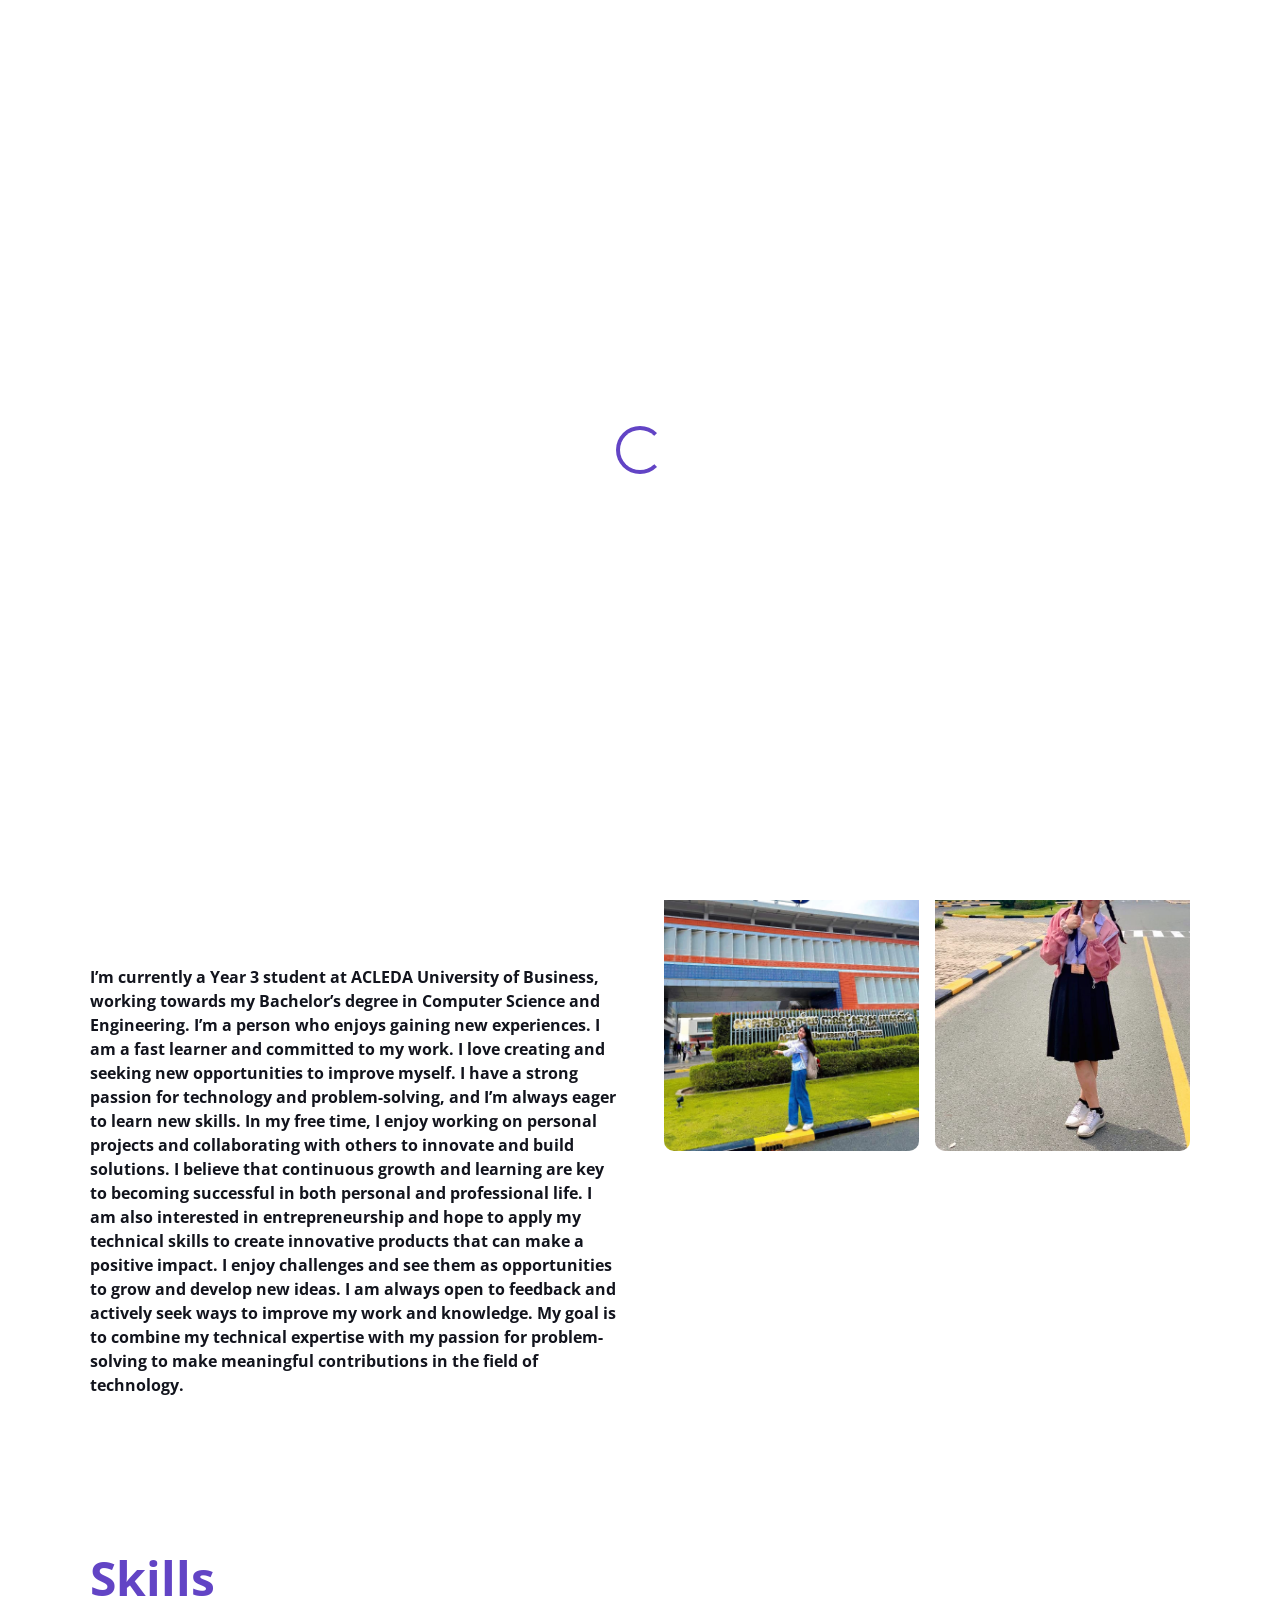
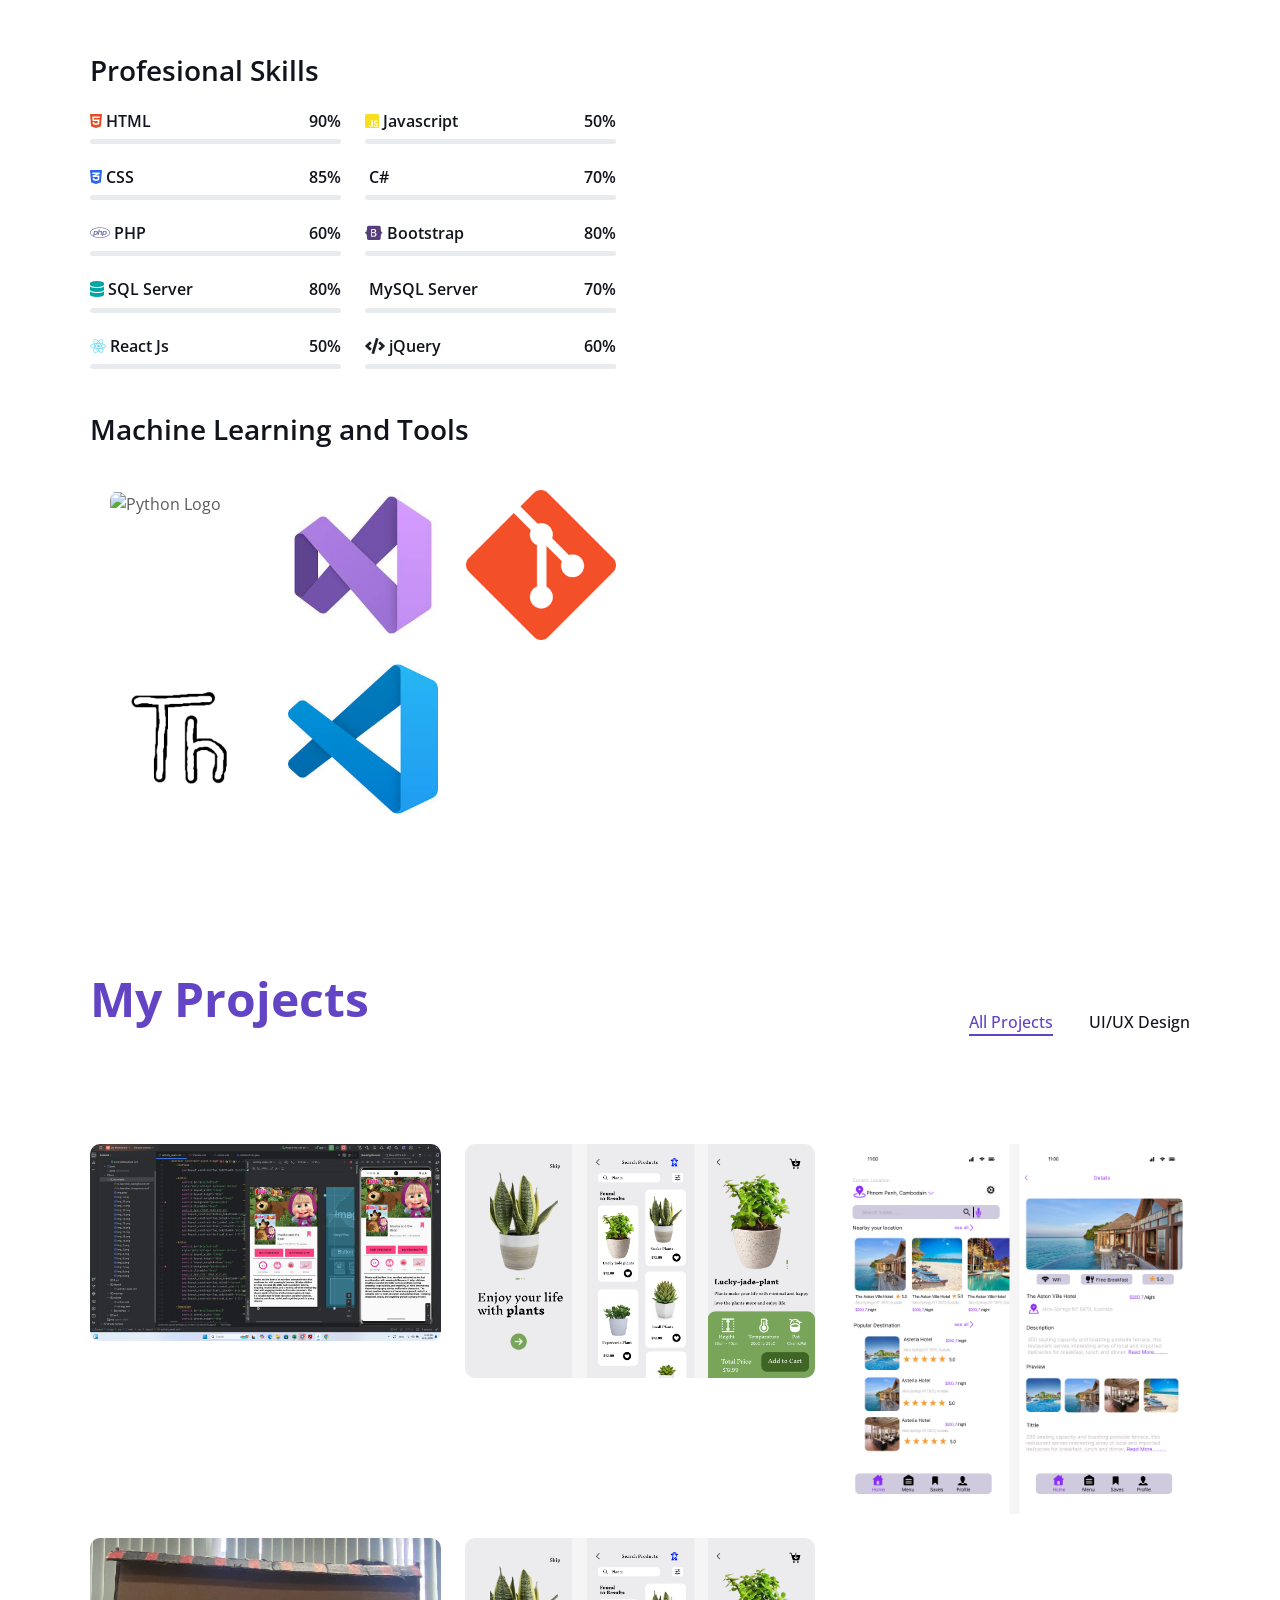
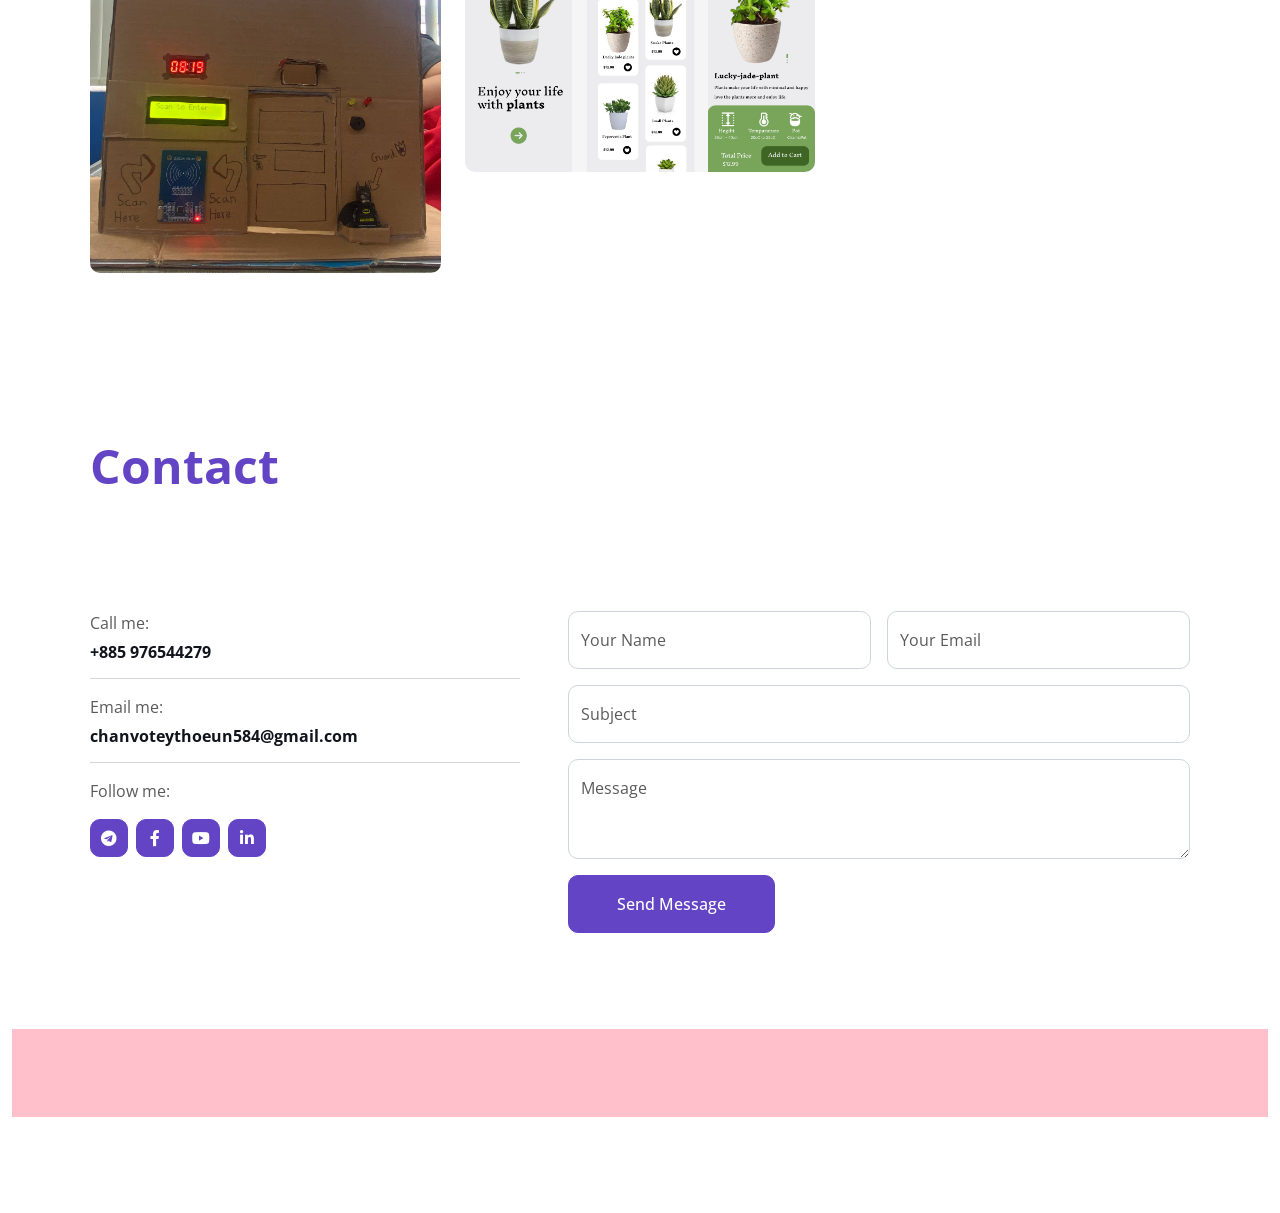
==== index.html @ cdeea9a5 "index.html" ====
<!DOCTYPE html>
<html lang="en">

<head>
    <meta charset="utf-8">
    <title>Portfolio</title>
    <meta content="width=device-width, initial-scale=1.0" name="viewport">
    <meta content="" name="keywords">
    <meta content="" name="description">

    <!-- Favicon -->
    <link href="img/favicon.ico" rel="icon">

    <!-- Google Web Fonts -->
    <link rel="preconnect" href="https://fonts.googleapis.com">
    <link rel="preconnect" href="https://fonts.gstatic.com" crossorigin>
    <link href="https://fonts.googleapis.com/css2?family=Open+Sans:wght@400;500;600;700;800&display=swap" rel="stylesheet"> 

    <!-- Icon Font Stylesheet -->
    <link href="https://cdnjs.cloudflare.com/ajax/libs/font-awesome/5.10.0/css/all.min.css" rel="stylesheet">
    <link href="https://cdn.jsdelivr.net/npm/bootstrap-icons@1.4.1/font/bootstrap-icons.css" rel="stylesheet">

    <!-- Libraries Stylesheet -->
    <link href="lib/animate/animate.min.css" rel="stylesheet">
    <link href="lib/lightbox/css/lightbox.min.css" rel="stylesheet">
    <link href="lib/owlcarousel/assets/owl.carousel.min.css" rel="stylesheet">

    <!-- Customized Bootstrap Stylesheet -->
    <link href="css/bootstrap.min.css" rel="stylesheet">

    <!-- Template Stylesheet -->
    <link href="css/style.css" rel="stylesheet">
</head>

<body data-bs-spy="scroll" data-bs-target=".navbar" data-bs-offset="51">
    <!-- Spinner Start -->
    <div id="spinner" class="show bg-white position-fixed translate-middle w-100 vh-100 top-50 start-50 d-flex align-items-center justify-content-center">
        <div class="spinner-border text-primary" style="width: 3rem; height: 3rem;" role="status">
            <span class="sr-only">Loading...</span>
        </div>
    </div>
    <!-- Spinner End -->


    <!-- Navbar Start -->
    <nav class="navbar navbar-expand-lg bg-pink navbar-light fixed-top shadow py-lg-0 px-4 px-lg-5 wow fadeIn" data-wow-delay="0.90s">
        <a href="index.html" class="navbar-brand d-block d-lg-none">
            <h1 class="text-primary fw-bold m-0">Meili</h1>
        </a>
        <button type="button" class="navbar-toggler" data-bs-toggle="collapse" data-bs-target="#navbarCollapse">
            <span class="navbar-toggler-icon"></span>
        </button>
        <div class="collapse navbar-collapse justify-content-between py-4 py-lg-0" id="navbarCollapse">
            <div class="navbar-nav ms-auto py-0">
                <a href="#home" class="nav-item nav-link active">Home</a>
                <a href="#about" class="nav-item nav-link">About</a>
                <a href="#skill" class="nav-item nav-link">Skills</a>
            </div>
            <div class="navbar-nav me-auto py-0">
                <a href="#project" class="nav-item nav-link">Projects</a>
                <a href="#contact" class="nav-item nav-link">Contact</a>
              
                
            </div>
        </div>
    </nav>
    <!-- Navbar End -->


    <!-- Header Start -->
    <div class="container-fluid bg-light my-6 mt-0" id="home">
        <div class="container">
            <div class="row g-5 align-items-center">
                <div class="col-lg-6 py-6 pb-0 pt-lg-0">
                    <h3 class="text-black mb-3">Hello! I`m</h3>
                    <h1 class="display-3 mb-3">Thoeun Chanvotey</h1>
                    <h3 class="typed-text-output d-inline"></h3>
                    <div class="typed-text d-none">Web Designer, Web Developer, Front-End Developer, Back-End Developer, UX/UI Design, Technical Support</div>
                    <div class="d-flex align-items-center pt-5">
                        <a href="#contact" class="btn btn-primary py-3 px-4 me-5">Contact</a>
                        
                    </div>
                </div>
                <div class="col-lg-6">
                    <img class="img-fluid" src="img/Profile.jpg" alt="" width="500px" height="200px">
                </div>
            </div>
        </div>
    </div>
    <!-- Header End -->


    <!-- Video Modal Start 
    <div class="modal modal-video fade" id="videoModal" tabindex="-1" aria-labelledby="exampleModalLabel" aria-hidden="true">
        <div class="modal-dialog">
            <div class="modal-content rounded-0">
                <div class="modal-header">
                    <h3 class="modal-title" id="exampleModalLabel">Youtube Video</h3>
                    <button type="button" class="btn-close" data-bs-dismiss="modal" aria-label="Close"></button>
                </div>
                <div class="modal-body">
                    16:9 aspect ratio 
                    <div class="ratio ratio-16x9">
                        <iframe class="embed-responsive-item" src="" id="video" allowfullscreen allowscriptaccess="always"
                            allow="autoplay"></iframe>
                    </div>
                </div>
            </div>
        </div>
    </div>
    Video Modal End -->


    <!-- About Start -->
    <div class="container-xxl py-6" id="about">
        <div class="container">
            <div class="row g-5">
                <div class="col-lg-6 wow fadeInUp" data-wow-delay="0.1s">
                    <div class="d-flex align-items-center mb-5">
                        <h1 class="display-5 mb-5">About Me</h1>
                    </div>
                    <p class="mb">
                        I’m currently a Year 3 student at ACLEDA University of Business, working towards my Bachelor’s degree in Computer Science and Engineering. 
                        I’m a person who enjoys gaining new experiences. I am a fast learner and committed to my work. I love creating and seeking new opportunities to improve myself. 
                        I have a strong passion for technology and problem-solving, and I’m always eager to learn new skills. 
                        In my free time, I enjoy working on personal projects and collaborating with others to innovate and build solutions. 
                        I believe that continuous growth and learning are key to becoming successful in both personal and professional life.
                        I am also interested in entrepreneurship and hope to apply my technical skills to create innovative products that can make a positive impact. 
                        I enjoy challenges and see them as opportunities to grow and develop new ideas. 
                        I am always open to feedback and actively seek ways to improve my work and knowledge.
                        My goal is to combine my technical expertise with my passion for problem-solving to make meaningful contributions in the field of technology.
                    </p>
                    
                    
                    
                </div>
                <div class="col-lg-6 wow fadeInUp" data-wow-delay="0.5s">
                    <div class="row g-3 mb-4">
                        <div class="col-sm-6">
                            <img class="img-fluid rounded" src="img/about.jpg" alt="" >
                        </div>
                        <div class="col-sm-6">
                            <img class="img-fluid rounded" src="img/about 6.jpg" alt="">
                        </div>
                    </div>
                    
            </div>
        </div>
    </div>
    <!-- About End -->


    <!-- Expertise Start -->
    <div class="container-xxl py-6 pb-5" id="skill">
        <div class="container">
            <div class="row g-5">
                <div class="col-lg-6 wow fadeInUp" data-wow-delay="0.1s">
                    <h1 class="display-5 mb-5">Skills</h1>
                    <h3 class="mb-4">Profesional Skills</h3>
                    <div class="row align-items-center">
                        <div class="col-md-6">
                            <div class="skill mb-4">
                                <div class="d-flex justify-content-between">
                                    <h6 class="font-weight-bold">
                                        <i class="fab fa-html5" style="color: #e44d26;"></i> HTML
                                    </h6>
                                    <h6 class="font-weight-bold">90%</h6>
                                </div>
                                <div class="progress">
                                    <div class="progress-bar bg-primary" role="progressbar" aria-valuenow="95" aria-valuemin="0" aria-valuemax="100"></div>
                                </div>
                            </div>
                            <div class="skill mb-4">
                                <div class="d-flex justify-content-between">
                                    <h6 class="font-weight-bold">
                                        <i class="fab fa-css3-alt" style="color: #2965f1;"></i> CSS
                                    </h6>
                                    <h6 class="font-weight-bold">85%</h6>
                                </div>
                                <div class="progress">
                                    <div class="progress-bar bg-warning" role="progressbar" aria-valuenow="85" aria-valuemin="0" aria-valuemax="100"></div>
                                </div>
                            </div>
                            <div class="skill mb-4">
                                <div class="d-flex justify-content-between">
                                    <h6 class="font-weight-bold">
                                        <i class="fab fa-php" style="color: #777bb3;"></i> PHP
                                    </h6>
                                    <h6 class="font-weight-bold">60%</h6>
                                </div>
                                <div class="progress">
                                    <div class="progress-bar bg-danger" role="progressbar" aria-valuenow="90" aria-valuemin="0" aria-valuemax="100"></div>
                                </div>
                            </div>
                            <div class="skill mb-4">
                                <div class="d-flex justify-content-between">
                                    <h6 class="font-weight-bold">
                                        <i class="fas fa-database" style="color: #00a6a6;"></i> SQL Server
                                    </h6>
                                    <h6 class="font-weight-bold">80%</h6>
                                </div>
                                <div class="progress">
                                    <div class="progress-bar bg-dark" role="progressbar" aria-valuenow="95" aria-valuemin="0" aria-valuemax="100"></div>
                                </div>
                            </div>
                            <div class="skill mb-4">
                                <div class="d-flex justify-content-between">
                                    <h6 class="font-weight-bold">
                                        <i class="fab fa-react" style="color: #61dafb;"></i> React Js
                                    </h6>
                                    <h6 class="font-weight-bold">50%</h6>
                                </div>
                                <div class="progress">
                                    <div class="progress-bar" role="progressbar" aria-valuenow="85" aria-valuemin="0" aria-valuemax="100" style="background-color: yellow;"></div>
                                </div>   
                            </div>
                        </div>
                        <div class="col-md-6">
                            <div class="skill mb-4">
                                <div class="d-flex justify-content-between">
                                    <h6 class="font-weight-bold">
                                        <i class="fab fa-js-square" style="color: #f7df1e;"></i> Javascript
                                    </h6>
                                    <h6 class="font-weight-bold">50%</h6>
                                </div>
                                <div class="progress">
                                    <div class="progress-bar bg-danger" role="progressbar" aria-valuenow="90" aria-valuemin="0" aria-valuemax="100"></div>
                                </div>
                            </div>
                            <div class="skill mb-4">
                                <div class="d-flex justify-content-between">
                                    <h6 class="font-weight-bold">
                                        <i class="fab fa-csharp" style="color: #9b4dca;"></i> C#
                                    </h6>
                                    <h6 class="font-weight-bold">70%</h6>
                                </div>
                                <div class="progress">
                                    <div class="progress-bar bg-dark" role="progressbar" aria-valuenow="95" aria-valuemin="0" aria-valuemax="100"></div>
                                </div>
                            </div>
                            <div class="skill mb-4">
                                <div class="d-flex justify-content-between">
                                    <h6 class="font-weight-bold">
                                        <i class="fab fa-bootstrap" style="color: #563d7c;"></i> Bootstrap
                                    </h6>
                                    <h6 class="font-weight-bold">80%</h6>
                                </div>
                                <div class="progress">
                                    <div class="progress-bar bg-info" role="progressbar" aria-valuenow="85" aria-valuemin="0" aria-valuemax="100"></div>
                                </div>
                            </div>
                            <div class="skill mb-4">
                                <div class="d-flex justify-content-between">
                                    <h6 class="font-weight-bold">
                                        <i class="fab fa-mysql" style="color: #4479a1;"></i> MySQL Server
                                    </h6>
                                    <h6 class="font-weight-bold">70%</h6>
                                </div>
                                <div class="progress">
                                    <div class="progress-bar bg-pink" role="progressbar" aria-valuenow="85" aria-valuemin="0" aria-valuemax="100"></div>
                                </div>   
                            </div>
                            <div class="skill mb-4">
                                <div class="d-flex justify-content-between">
                                    <h6 class="font-weight-bold">
                                        <i class="fas fa-code" style="color: #1c1e22;"></i> jQuery
                                    </h6>
                                    <h6 class="font-weight-bold">60%</h6>
                                </div>
                                <div class="progress">
                                    <div class="progress-bar bg-blue" role="progressbar" aria-valuenow="85" aria-valuemin="0" aria-valuemax="100"></div>
                                </div>   
                            </div>
                        </div>
                    </div>
                </div>               
                             
                
              
          
            </div>
            <div class="col-lg-6 wow fadeInUp" data-wow-delay="0.1s">
                <h3 class="mb-4">Machine Learning and Tools</h3>
                <div class="container">
                    <div class="row g-4 portfolio-container wow fadeInUp" data-wow-delay="0.1s">
                        <div class="col-lg-4 col-md-6 portfolio-item first">
                            <div class="portfolio-img rounded overflow-hidden">
                                <img class="img-fluid" src="https://upload.wikimedia.org/wikipedia/commons/c/c3/Python-logo-notext.svg" alt="Python Logo" width="150">
                                <div class="portfolio-btn">
                                    <h5>Python</h5>
                                </div>
                            </div>
                        </div>
                        <div class="col-lg-4 col-md-6 portfolio-item second">
                            <div class="portfolio-img rounded overflow-hidden">
                                <img class="img-fluid" src="img/icon3.jpg" alt="Visual Studio Logo" width="150">
                                <div class="portfolio-btn">
                                    <h5>Visual Studio </h5>
                                </div>
                            </div>
                        </div>
                        <div class="col-lg-4 col-md-6 portfolio-item second">
                            <div class="portfolio-img rounded overflow-hidden">
                                <img class="img-fluid" src="img/icon4.png" alt="Git Logo" width="150">
                                <div class="portfolio-btn">
                                    <h5>Git</h5>
                                </div>
                            </div>
                        </div>
                        <div class="col-lg-4 col-md-6 portfolio-item second">
                            <div class="portfolio-img rounded overflow-hidden">
                                <img class="img-fluid" src="img/icon1.png" alt="Thonny Logo" width="150">
                                <div class="portfolio-btn">
                                    <h5>Thonny IDE</h5>
                                </div>
                            </div>
                        </div>
                        <div class="col-lg-4 col-md-6 portfolio-item second">
                            <div class="portfolio-img rounded overflow-hidden">
                                <img class="img-fluid" src="img/icon.jpg" alt="Vs Code Logo" width="150">
                                <div class="portfolio-btn">
                                    <h5>Vs Code</h5>
                                </div>
                            </div>
                        </div>
                    </div>
                    
                </div>
                
            </div>   
        </div>
        
    </div>
    <!-- Expertise End -->

    <!-- Projects Start -->
    <div class="container-xxl py-6 pt-5" id="project">
        <div class="container">
            <div class="row g-5 mb-5 align-items-center wow fadeInUp" data-wow-delay="0.1s">
                <div class="col-lg-6">
                    <h1 class="display-5 mb-5">My Projects</h1>
                </div>
                <div class="col-lg-6 text-lg-end">
                    <ul class="list-inline mx-n3 mb-0" id="portfolio-flters">
                        <li class="mx-3 active" data-filter="*">All Projects</li>
                        <li class="mx-3" data-filter=".first">UI/UX Design</li>
                    </ul>
                </div>
            </div>
            <div class="row g-4 portfolio-container wow fadeInUp" data-wow-delay="0.1s">
                <div class="col-lg-4 col-md-6 portfolio-item first">
                    <div class="portfolio-img rounded overflow-hidden">
                        <img class="img-fluid" src="img/pic6.jpg" alt="" >
                        <div class="portfolio-btn">
                            <a class="btn btn-lg-square btn-outline-secondary border-2 mx-1" href="img/pic6.jpg" data-lightbox="portfolio"><i class="fa fa-eye"></i></a>
                            <a class="btn btn-lg-square btn-outline-secondary border-2 mx-1" href=""><i class="fa fa-link"></i></a>
                        </div>
                    </div>
                </div>
                <div class="col-lg-4 col-md-6 portfolio-item second">
                    <div class="portfolio-img rounded overflow-hidden">
                        <img class="img-fluid" src="img/plants.png" alt="" >
                        <div class="portfolio-btn">
                            <a class="btn btn-lg-square btn-outline-secondary border-2 mx-1" href="img/plants.png"data-lightbox="portfolio"><i class="fa fa-eye"></i></a>
                            <a class="btn btn-lg-square btn-outline-secondary border-2 mx-1" href=""><i class="fa fa-link"></i></a>
                        </div>
                    </div>
                </div>
                <div class="col-lg-4 col-md-6 portfolio-item first">
                    <div class="portfolio-img rounded overflow-hidden">
                        <img class="img-fluid" src="img/Hotel.png">
                        <div class="portfolio-btn">
                            <a class="btn btn-lg-square btn-outline-secondary border-2 mx-1" href="img/Hotel.png" data-lightbox="portfolio"><i class="fa fa-eye"></i></a>
                            <a class="btn btn-lg-square btn-outline-secondary border-2 mx-1" href=""><i class="fa fa-link"></i></a>
                        </div>
                    </div>
                </div>
                <div class="col-lg-4 col-md-6 portfolio-item second">
                    <div class="portfolio-img rounded overflow-hidden">
                        <img class="img-fluid" src="img/pic1.jpg" alt="">
                        <div class="portfolio-btn">
                            <a class="btn btn-lg-square btn-outline-secondary border-2 mx-1" href="img/pic1.jpg" data-lightbox="portfolio"><i class="fa fa-eye"></i></a>
                            <a class="btn btn-lg-square btn-outline-secondary border-2 mx-1" href=""><i class="fa fa-link"></i></a>
                        </div>
                    </div>
                </div>
                <div class="col-lg-4 col-md-6 portfolio-item first">
                    <div class="portfolio-img rounded overflow-hidden">
                        <img class="img-fluid" src="img/plants.png" alt="" height="1000px">
                        <div class="portfolio-btn">
                            <a class="btn btn-lg-square btn-outline-secondary border-2 mx-1" href="img/plants.png" data-lightbox="portfolio"><i class="fa fa-eye"></i></a>
                            <a class="btn btn-lg-square btn-outline-secondary border-2 mx-1" href=""><i class="fa fa-link"></i></a>
                        </div>
                    </div>
                </div>
            </div>
        </div>
    </div>
            
    <!-- Projects End -->



    


    <!-- Contact Start -->
    <div class="container-xxl pb-5" id="contact">
        <div class="container py-5">
            <div class="row g-5 mb-5 wow fadeInUp" data-wow-delay="0.1s">
                <div class="col-lg-6">
                    <h1 class="display-5 mb-5">Contact</h1>
                </div>
               
            </div>
            <div class="row g-5">
                <div class="col-lg-5 col-md-6 wow fadeInUp" data-wow-delay="0.1s">
                    <p class="mb-2">Call me:</p>
                    <h6 class="fw-bold">+885 976544279</h6>
                    <hr class="w-100">
                    <p class="mb-2">Email me:</p>
                    <h6 class="fw-bold">chanvoteythoeun584@gmail.com</h6>
                    <hr class="w-100">
                    <p class="mb-2">Follow me:</p>
                    <div class="d-flex pt-2">
                        <a class="btn btn-square btn-primary me-2" href="https://t.me/chanvoteythoeun"><i class="fab fa-telegram"></i></a>
                        <a class="btn btn-square btn-primary me-2" href="https://www.facebook.com/profile.php?id=100089222071546&mibextid=ZbWKwL"><i class="fab fa-facebook-f"></i></a>
                        <a class="btn btn-square btn-primary me-2" href="https://www.youtube.com/@ThoeunChanvotey"><i class="fab fa-youtube"></i></a>
                        <a class="btn btn-square btn-primary me-2" href="https://www.linkedin.com/in/thoeun-chanvotey-61b454319?utm_source=share&utm_campaign=share_via&utm_content=profile&utm_medium=android_app"><i class="fab fa-linkedin-in"></i></a>
                    </div>
                </div>
                <div class="col-lg-7 col-md-6 wow fadeInUp" data-wow-delay="0.5s">
                   
                    <form>
                        <div class="row g-3">
                            <div class="col-md-6">
                                <div class="form-floating">
                                    <input type="text" class="form-control" id="name" placeholder="Your Name">
                                    <label for="name">Your Name</label>
                                </div>
                            </div>
                            <div class="col-md-6">
                                <div class="form-floating">
                                    <input type="email" class="form-control" id="email" placeholder="Your Email">
                                    <label for="email">Your Email</label>
                                </div>
                            </div>
                            <div class="col-12">
                                <div class="form-floating">
                                    <input type="text" class="form-control" id="subject" placeholder="Subject">
                                    <label for="subject">Subject</label>
                                </div>
                            </div>
                            <div class="col-12">
                                <div class="form-floating">
                                    <textarea class="form-control" placeholder="Leave a message here" id="message" style="height: 100px"></textarea>
                                    <label for="message">Message</label>
                                </div>
                            </div>
                            <div class="col-12">
                                <button class="btn btn-primary py-3 px-5" type="submit">Send Message</button>
                            </div>
                        </div>
                    </form>
                </div>
            </div>
        </div>
    </div>
    <!-- Contact End -->


    

    <!-- Copyright Start -->
    <div class="container-fluid bg-pink text-white py-4">
            <div class="container">
                <div class="row">
                    
                    <div class="col-md-6 text-center text-md-end">
                        <!--/*** This template is free as long as you keep the footer author’s credit link/attribution link/backlink. If you'd like to use the template without the footer author’s credit link/attribution link/backlink, you can purchase the Credit Removal License from "https://htmlcodex.com/credit-removal". Thank you for your support. ***/-->
                    
                    </div>
                </div>
            </div>
        </div>
    </div>
    <!-- Copyright End -->


    <!-- Back to Top -->
    <a href="#" class="btn btn-lg btn-primary btn-lg-square back-to-top"><i class="bi bi-arrow-up"></i></a>


    <!-- JavaScript Libraries -->
    <script src="https://code.jquery.com/jquery-3.4.1.min.js"></script>
    <script src="https://cdn.jsdelivr.net/npm/bootstrap@5.0.0/dist/js/bootstrap.bundle.min.js"></script>
    <script src="lib/wow/wow.min.js"></script>
    <script src="lib/easing/easing.min.js"></script>
    <script src="lib/waypoints/waypoints.min.js"></script>
    <script src="lib/typed/typed.min.js"></script>
    <script src="lib/counterup/counterup.min.js"></script>
    <script src="lib/owlcarousel/owl.carousel.min.js"></script>
    <script src="lib/isotope/isotope.pkgd.min.js"></script>
    <script src="lib/lightbox/js/lightbox.min.js"></script>

    <!-- Template Javascript -->
    <script src="js/main.js"></script>
</body>

</html>
---- css/style.css ----
/********** Template CSS **********/
:root {
    --primary: #6244C5;
    --secondary: pink;
    --light: #FAFAFB;
    --dark: #12141D;
}
.display-3 {
    color: var(--primary); /* Set color to a shade of blue */
  }
.mb {
    color: var(--dark); /* Apply a blue color */
    font-weight: bold; 
  }
.typed-text-output {
    color: var(--primary); /* Set text color to red */
  }
.display-5.mb-5{
    color: var(--primary);
  }
.back-to-top {
    position: fixed;
    display: none;
    right: 45px;
    bottom: 45px;
    z-index: 99;
}

.my-6 {
    margin-top: 6rem;
    margin-bottom: 6rem;
}

.py-6 {
    padding-top: 6rem;
    padding-bottom: 6rem;
}


/*** Spinner ***/
#spinner {
    opacity: 0;
    visibility: hidden;
    transition: opacity .5s ease-out, visibility 0s linear .5s;
    z-index: 99999;
}

#spinner.show {
    transition: opacity .5s ease-out, visibility 0s linear 0s;
    visibility: visible;
    opacity: 1;
}


/*** Button ***/
.btn {
    font-weight: 500;
    transition: .5s;
}

.btn.btn-primary,
.btn.btn-secondary {
    color: #FFFFFF;
}

.btn-square {
    width: 38px;
    height: 38px;
}

.btn-sm-square {
    width: 32px;
    height: 32px;
}

.btn-lg-square {
    width: 48px;
    height: 48px;
}

.btn-square,
.btn-sm-square,
.btn-lg-square {
    padding: 0;
    display: flex;
    align-items: center;
    justify-content: center;
    font-weight: normal;
}


/*** Navbar ***/
.navbar.fixed-top {
    display: none;
    transition: .5s;
}

.navbar .navbar-nav .nav-link {
    padding: 20px 15px;
    color: var(--dark);
    font-size: 18px;
    font-weight: 600;
    outline: none;
}

.navbar .navbar-nav .nav-link:hover,
.navbar .navbar-nav .nav-link.active {
    color: var(--primary);
}

@media (max-width: 991.98px) {
    .navbar .navbar-nav .nav-link  {
        padding: 10px 0;
    }
}


/*** Header 
#home {
    margin-bottom: 6rem;
    background: url(../img/bg-header.png) left top no-repeat;
}
***/
.typed-cursor {
    font-size: 30px;
    color: var(--primary);


}

.btn-play {
    position: relative;
    display: block;
    box-sizing: content-box;
    width: 16px;
    height: 26px;
    border-radius: 100%;
    border: none;
    outline: none !important;
    padding: 18px 20px 20px 28px;
    background: var(--primary);
}

.btn-play:before {
    content: "";
    position: absolute;
    z-index: 0;
    left: 50%;
    top: 50%;
    transform: translateX(-50%) translateY(-50%);
    display: block;
    width: 60px;
    height: 60px;
    background: var(--primary);
    border-radius: 100%;
    animation: pulse-border 1500ms ease-out infinite;
}

.btn-play:after {
    content: "";
    position: absolute;
    z-index: 1;
    left: 50%;
    top: 50%;
    transform: translateX(-50%) translateY(-50%);
    display: block;
    width: 60px;
    height: 60px;
    background: #FFFFFF;
    border-radius: 100%;
    transition: all 200ms;
}

.btn-play span {
    display: block;
    position: relative;
    z-index: 3;
    width: 0;
    height: 0;
    left: -1px;
    border-left: 16px solid var(--primary);
    border-top: 11px solid transparent;
    border-bottom: 11px solid transparent;
}
.bg-pink {
    background-color: pink !important;
}

@keyframes pulse-border {
    0% {
        transform: translateX(-50%) translateY(-50%) translateZ(0) scale(1);
        opacity: 1;
    }

    100% {
        transform: translateX(-50%) translateY(-50%) translateZ(0) scale(2);
        opacity: 0;
    }
}

.modal-video .modal-dialog {
    position: relative;
    max-width: 800px;
    margin: 60px auto 0 auto;
}

.modal-video .modal-body {
    position: relative;
    padding: 0px;
}

.modal-video .close {
    position: absolute;
    width: 30px;
    height: 30px;
    right: 0px;
    top: -30px;
    z-index: 999;
    font-size: 30px;
    font-weight: normal;
    color: #FFFFFF;
    background: #000000;
    opacity: 1;
}


/*** About ***/
#about .years .display-1 {
    font-size: 10rem;
    line-height: 9rem;
}

#about .years h5 {
    letter-spacing: 30px;
    margin-right: -30px;
}


/*** Skills ***/
#skill .progress {
    height: 5px;
    border-radius: 5px;
}

#skill .progress .progress-bar {
    width: 0px;
    border-radius: 5px;
    transition: 3s;
}

#skill .nav-pills .nav-link {
    color: var(--dark);
}

#skill .nav-pills .nav-link.active {
    color: #FFFFFF;
}

#skill .tab-content hr {
    width: 30px;
}

.skill-icon-html { color: #e44d26; }
.skill-icon-css { color: #2965f1; }
.skill-icon-php { color: #777bb3; }
.skill-icon-sql { color: #00a6a6; }
.skill-icon-react { color: #61dafb; }
.skill-icon-js { color: #f7df1e; }
.skill-icon-csharp { color: #9b4dca; }
.skill-icon-bootstrap { color: #563d7c; }
.skill-icon-mysql { color: #4479a1; }
.skill-icon-jquery { color: #1c1e22; }

/* General container style */
.container {
    display: flex;
    flex-direction: column;
    gap: 20px;
    padding: 20px;
}

/* Style for each section */
.section {
    background-color: #f5f5f5;
    padding: 15px;
    border-radius: 10px;
    box-shadow: 0 4px 6px rgba(0, 0, 0, 0.1);
    text-align: center;
}

/* Title styling */
.title {
    font-size: 1.5rem;
    font-weight: bold;
    color: #333;
    margin-bottom: 10px;
}

/* Icon styling */
.icon {
    font-size: 3rem; /* Adjust the size of the icons */
    margin-bottom: 10px;
}

/* Tools text styling */
.tools {
    font-size: 1.2rem;
    color: #555;
    font-weight: 500;
}

/* Add a hover effect for sections */
.section:hover {
    background-color: #e0e0e0;
    box-shadow: 0 6px 8px rgba(0, 0, 0, 0.15);
}

/* Responsive design: Adjust layout for smaller screens */
@media (max-width: 768px) {
    .container {
        padding: 10px;
    }

    .section {
        padding: 12px;
    }

    .title {
        font-size: 1.25rem;
    }

    .icon {
        font-size: 2.5rem;
    }

    .tools {
        font-size: 1rem;
    }
}
.card {
    width: 18rem;
    background-color: pink;
    border-radius: 10px;
    border: 1px solid pink;
   
    text-align: center;
}

/* CSS for card image */
.card-img-top {
    width: 20%;  /* Makes the image responsive */
    height:auto ; /* Maintains the aspect ratio */
    border: 0px solid white;  /* Adds a small border around the image */
    border-radius: 5px;  /* Rounds the corners of the image border */
    margin: 0 auto;  /* Centers the image horizontally */
    display: block; 
}

/* CSS for card body */
.card-body {
    padding: 1rem;
}

.card-text {
    font-size: 14px;
    color: black;
}



/*** Project Portfolio ***/
#portfolio-flters li {
    display: inline-block;
    font-weight: 500;
    color: var(--dark);
    cursor: pointer;
    transition: .5s;
    border-bottom: 2px solid transparent;
}

#portfolio-flters li:hover,
#portfolio-flters li.active {
    color: var(--primary);
    border-color: var(--primary);
}

.portfolio-img {
    position: relative;
}

.portfolio-btn {
    position: absolute;
    width: 100%;
    height: 100%;
    top: 0;
    left: 0;
    background: rgba(197, 61, 145, 0.9);
    display: flex;
    align-items: flex-end;
    justify-content: flex-start;
    padding: 30px;
    padding-bottom: 100px !important;
    opacity: 0;
    transition: .5s;
    text-align: center;
}

.portfolio-item:hover .portfolio-btn {
    opacity: 1;
    padding-bottom: 30px !important;
}


.btn-lotus {
    background-color: #F1C6C2; /* Lotus color */
    border-color: #F1C6C2;
    color: white;
}

.btn-lotus:hover {
    background-color: #F1A6A2; /* Slightly darker shade for hover */
    border-color: #F1A6A2;
}
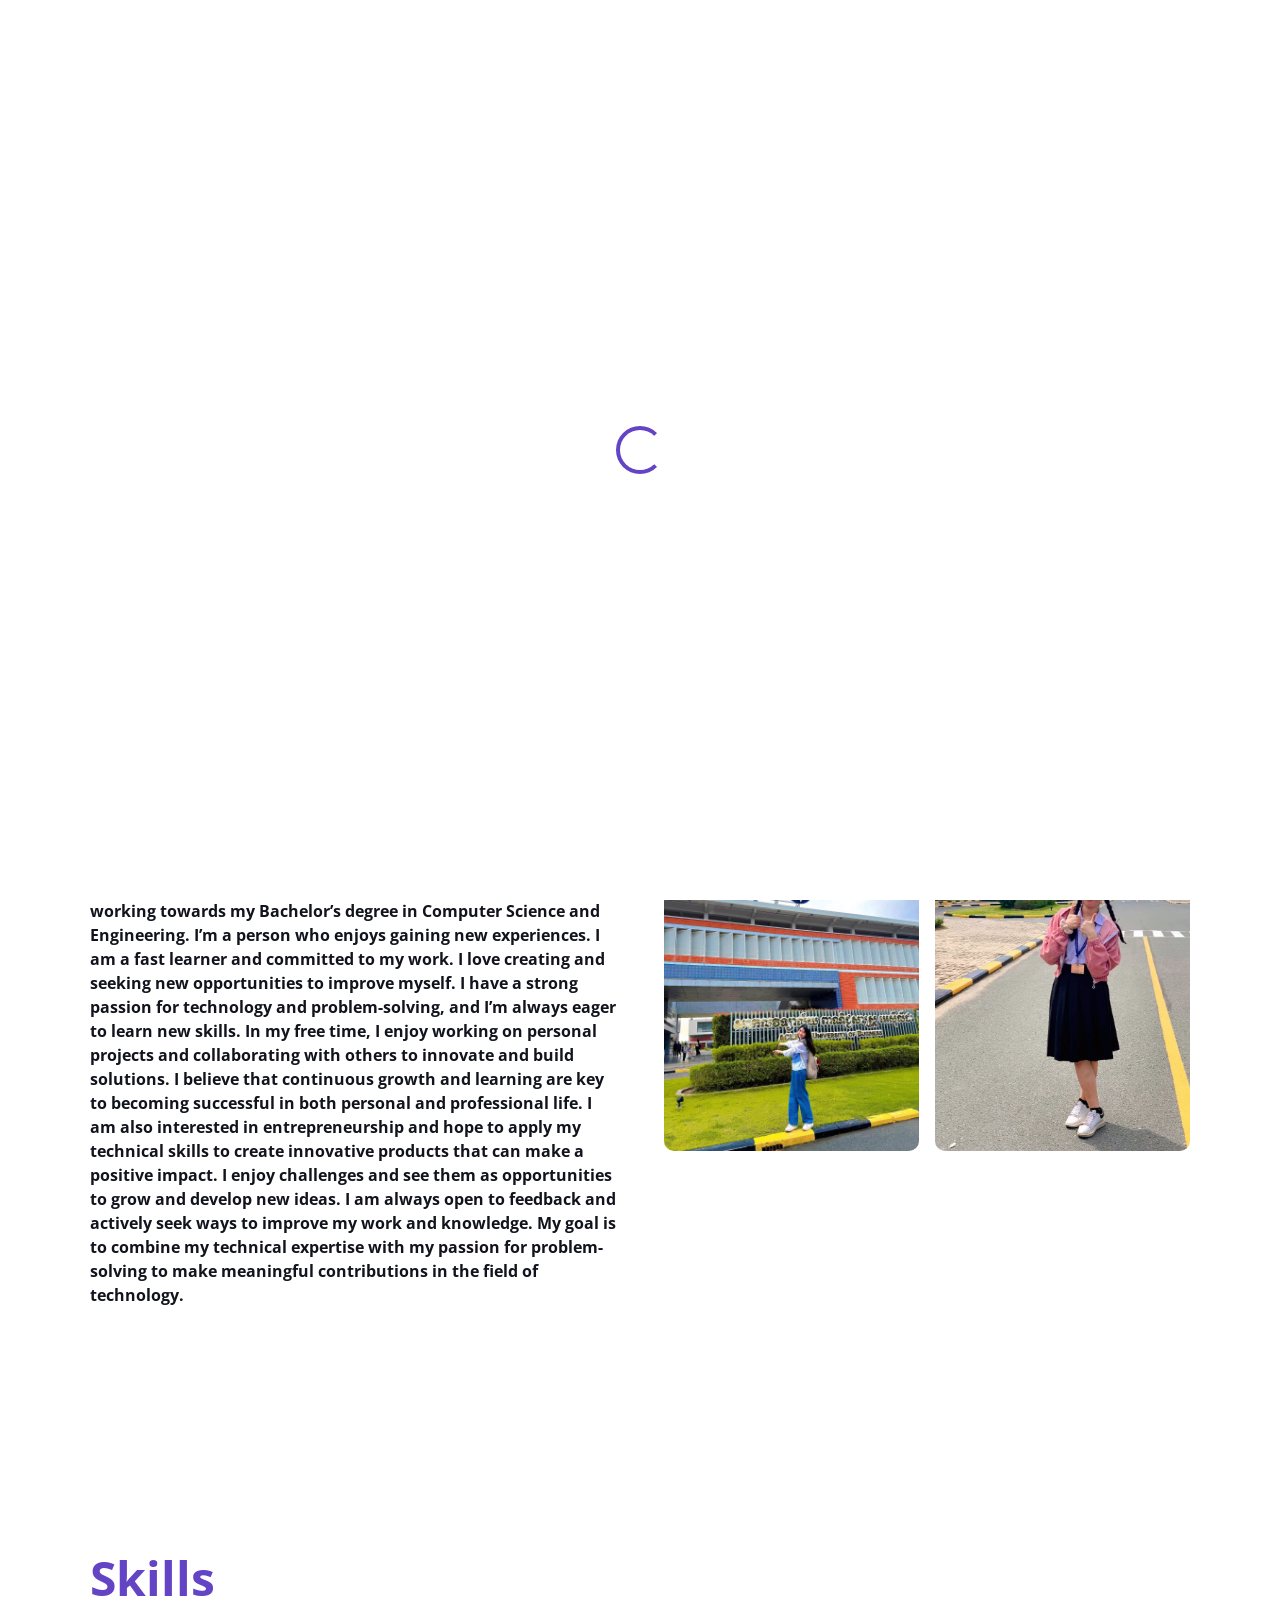
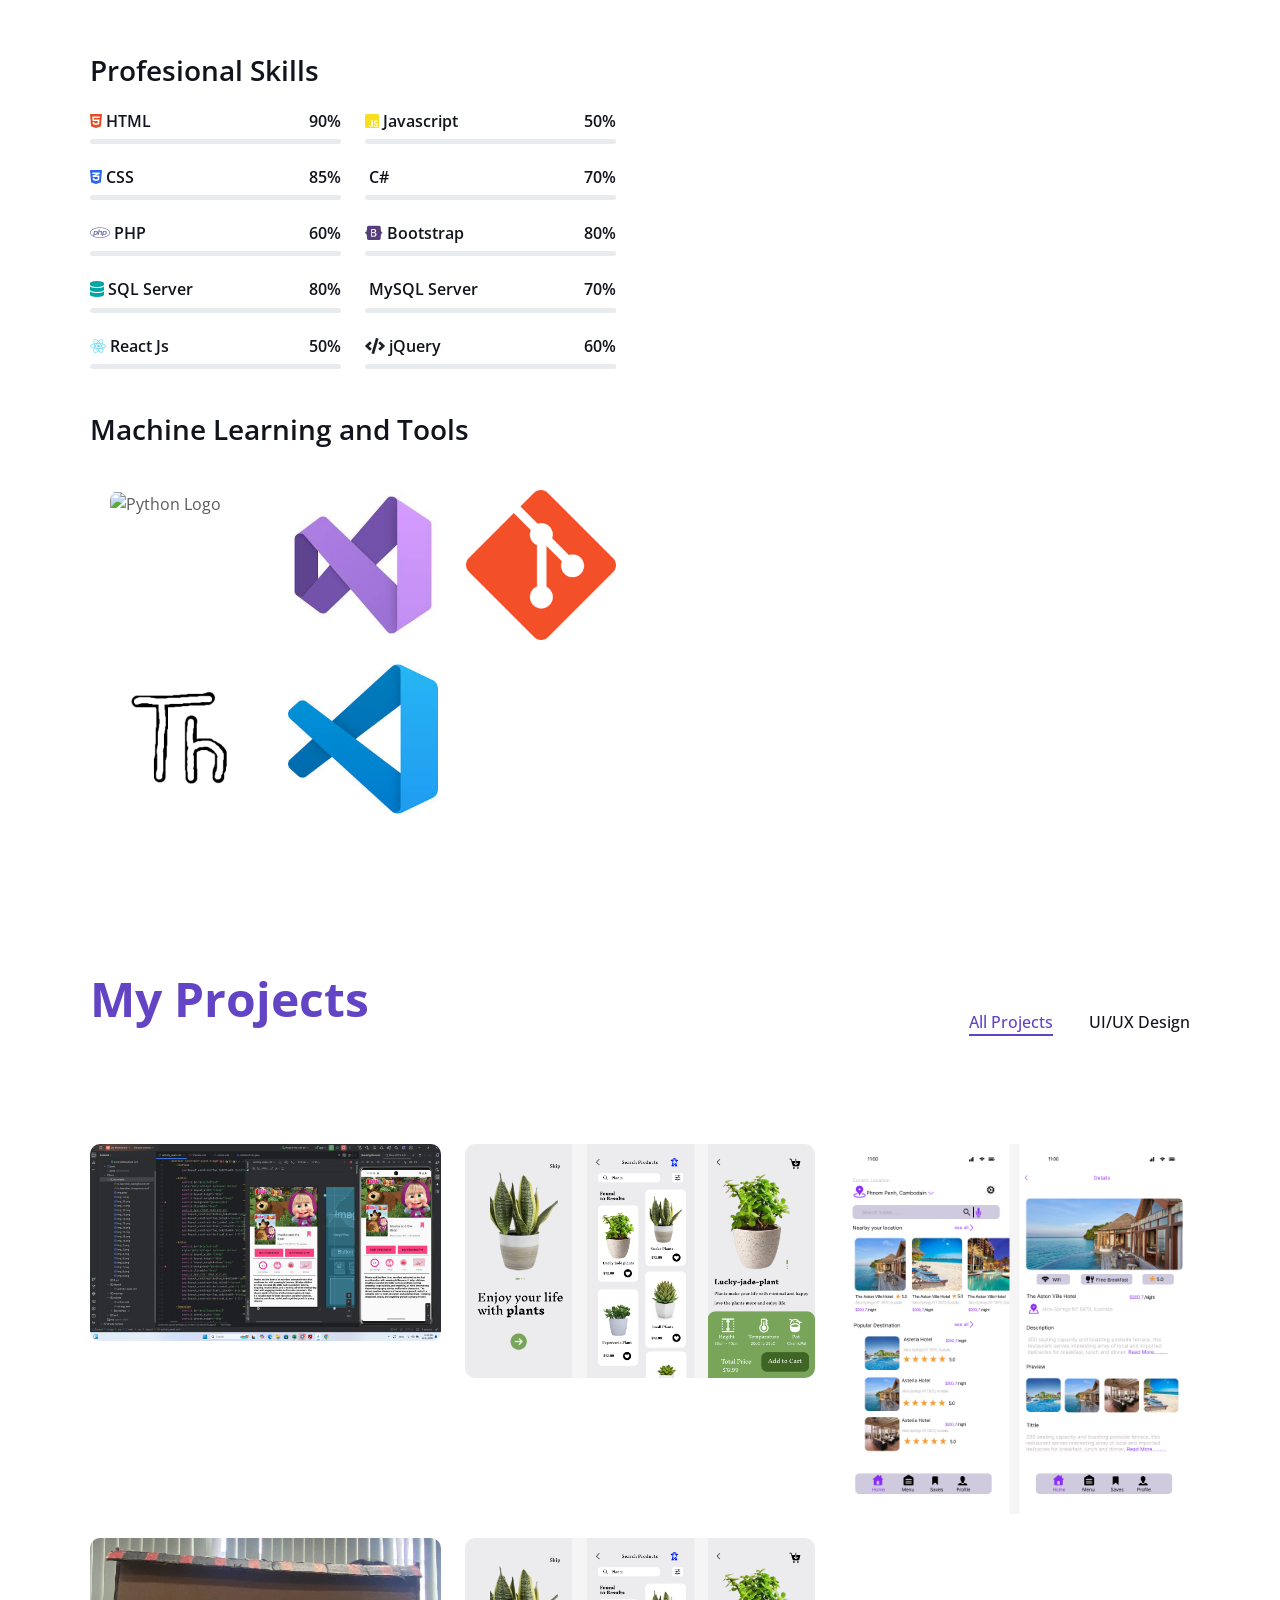
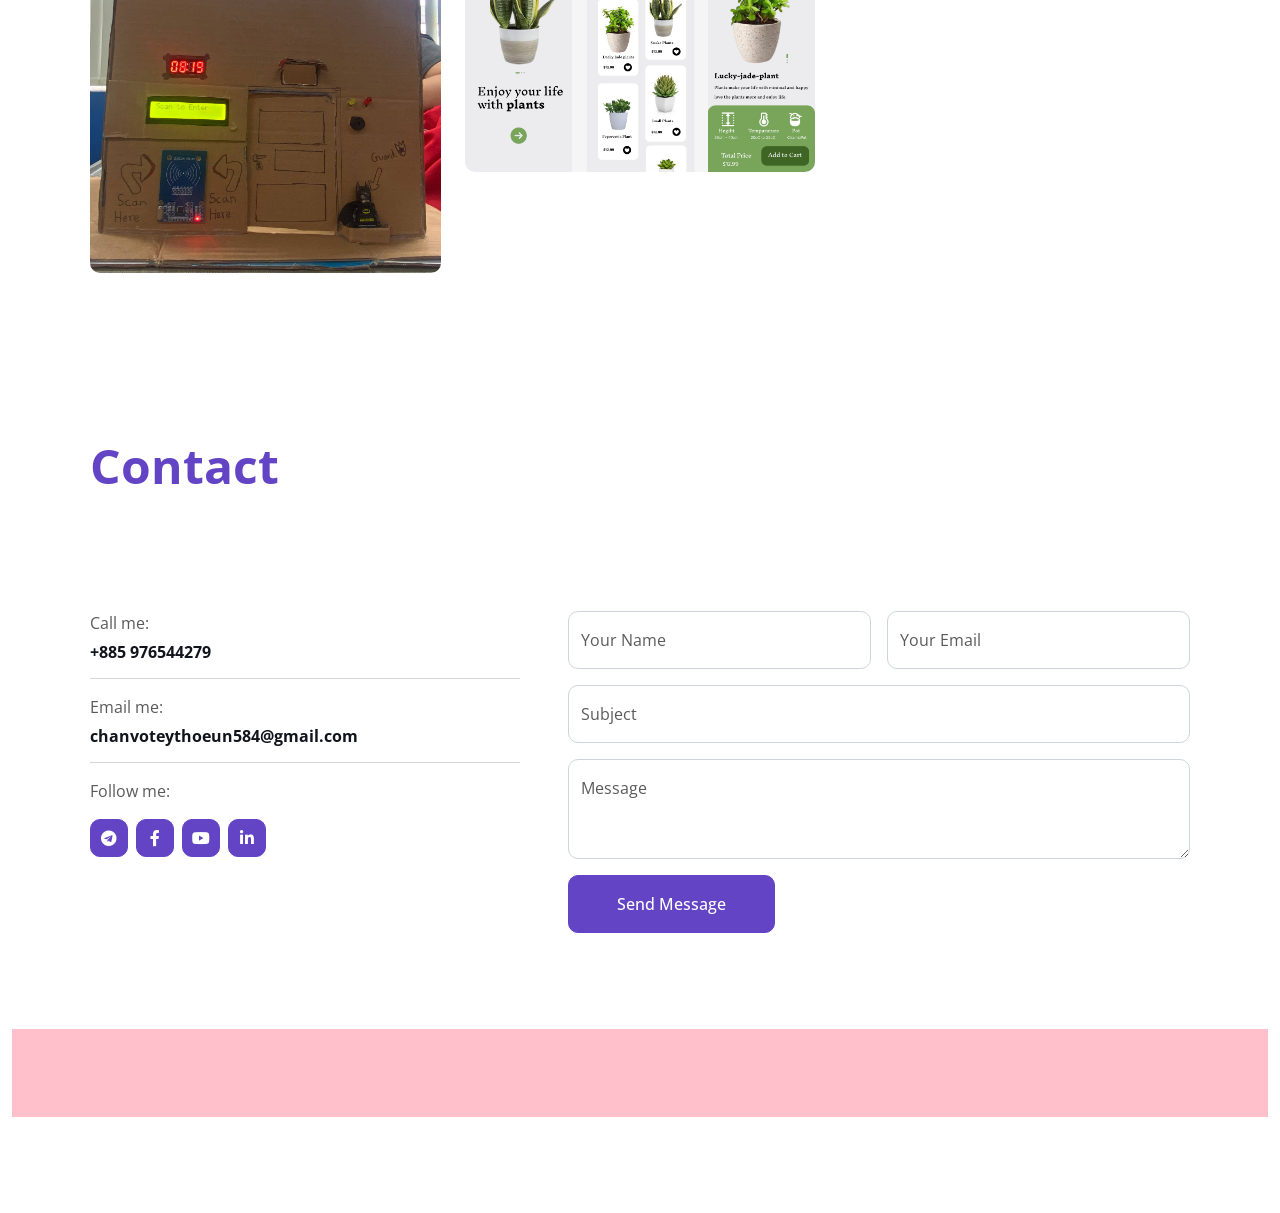
==== commit a1e957bb: "index.html" ====
--- a/index.html
+++ b/index.html
@@ -458,7 +458,7 @@
                                 </div>
                             </div>
                             <div class="col-12">
-                                <button class="btn btn-primary py-3 px-5" type="submit">Send Message</button>
+                                <button class="btn btn-primary py-3 px-5" type="button" onclick="submitFormAndOpenMessenger()">Send Message</button>
                             </div>
                         </div>
                     </form>
--- a/css/style.css
+++ b/css/style.css
@@ -8,10 +8,14 @@
 .display-3 {
     color: var(--primary); /* Set color to a shade of blue */
   }
+
 .mb {
     color: var(--dark); /* Apply a blue color */
     font-weight: bold; 
-  }
+    position: relative; /* Enable positioning */
+    top: -90px; /* Move the text upwards */
+}
+
 .typed-text-output {
     color: var(--primary); /* Set text color to red */
   }
@@ -25,6 +29,8 @@
     bottom: 45px;
     z-index: 99;
 }
+
+
 
 .my-6 {
     margin-top: 6rem;
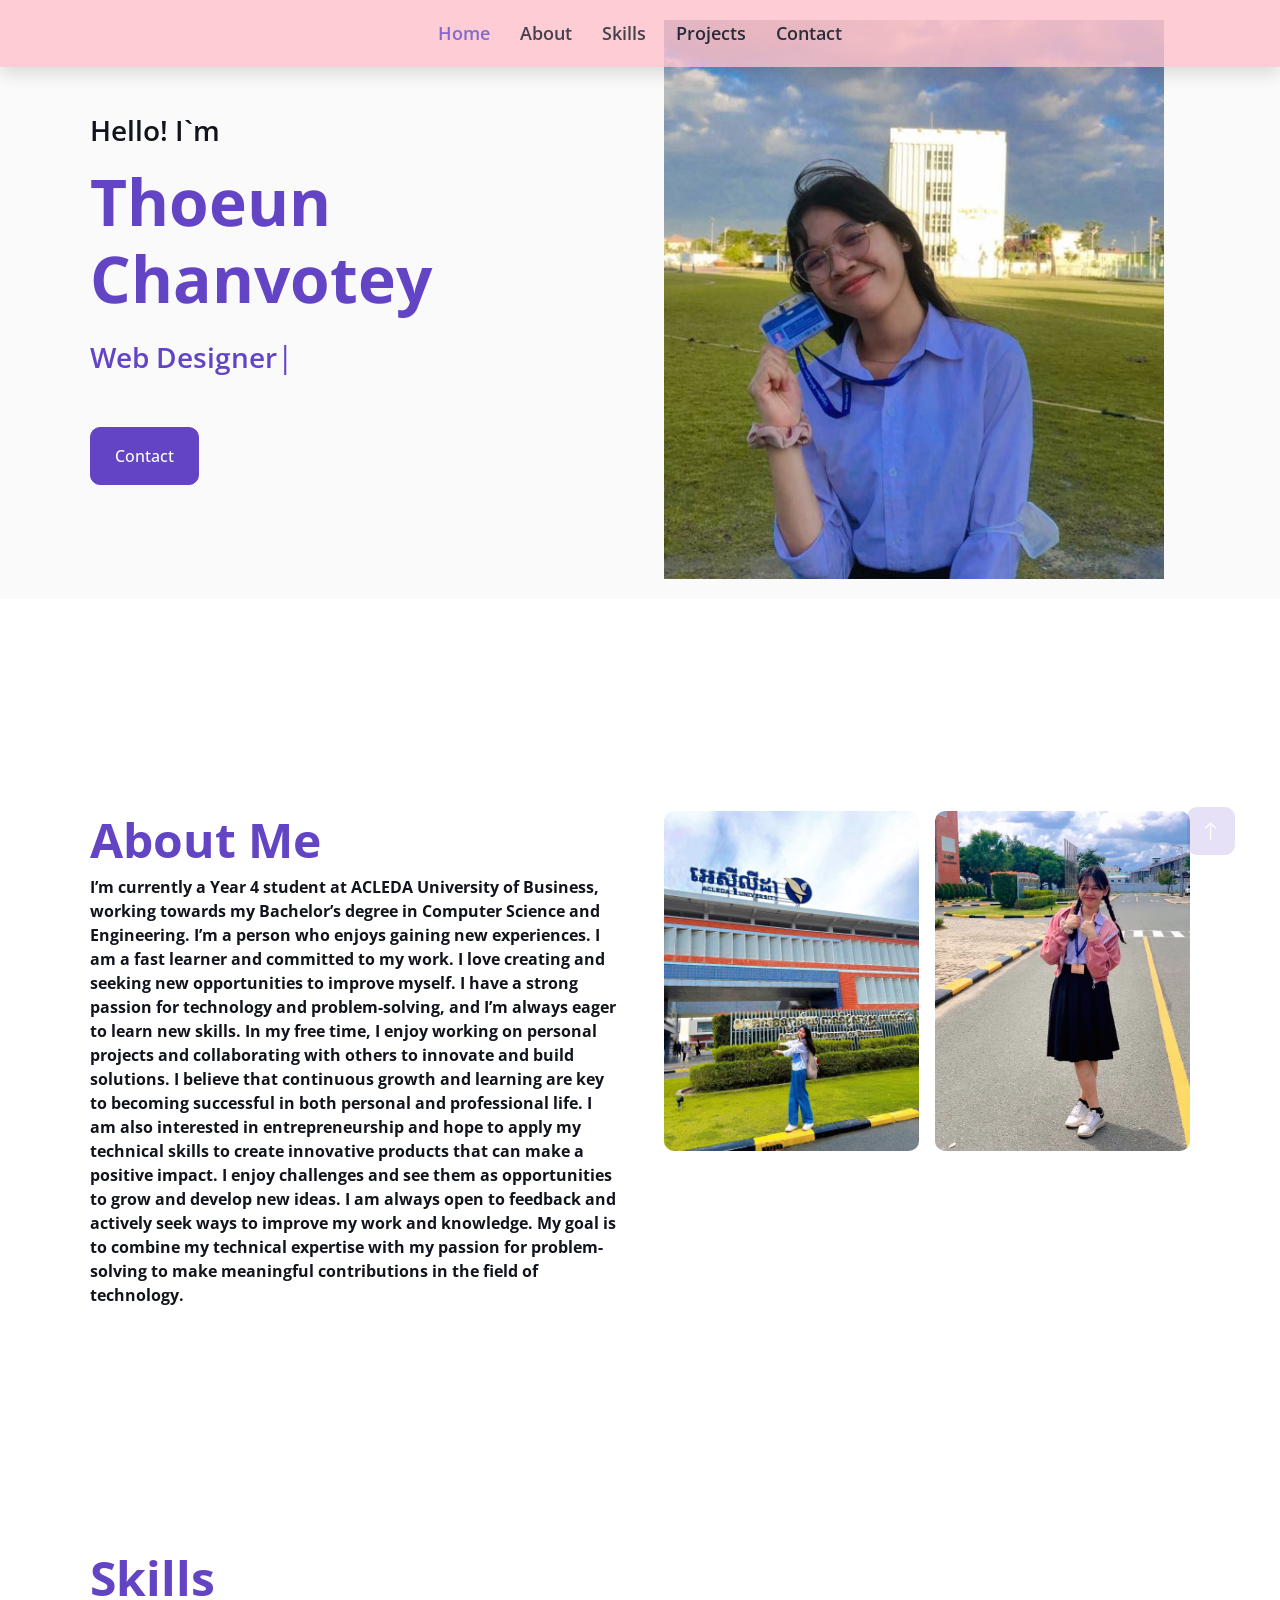
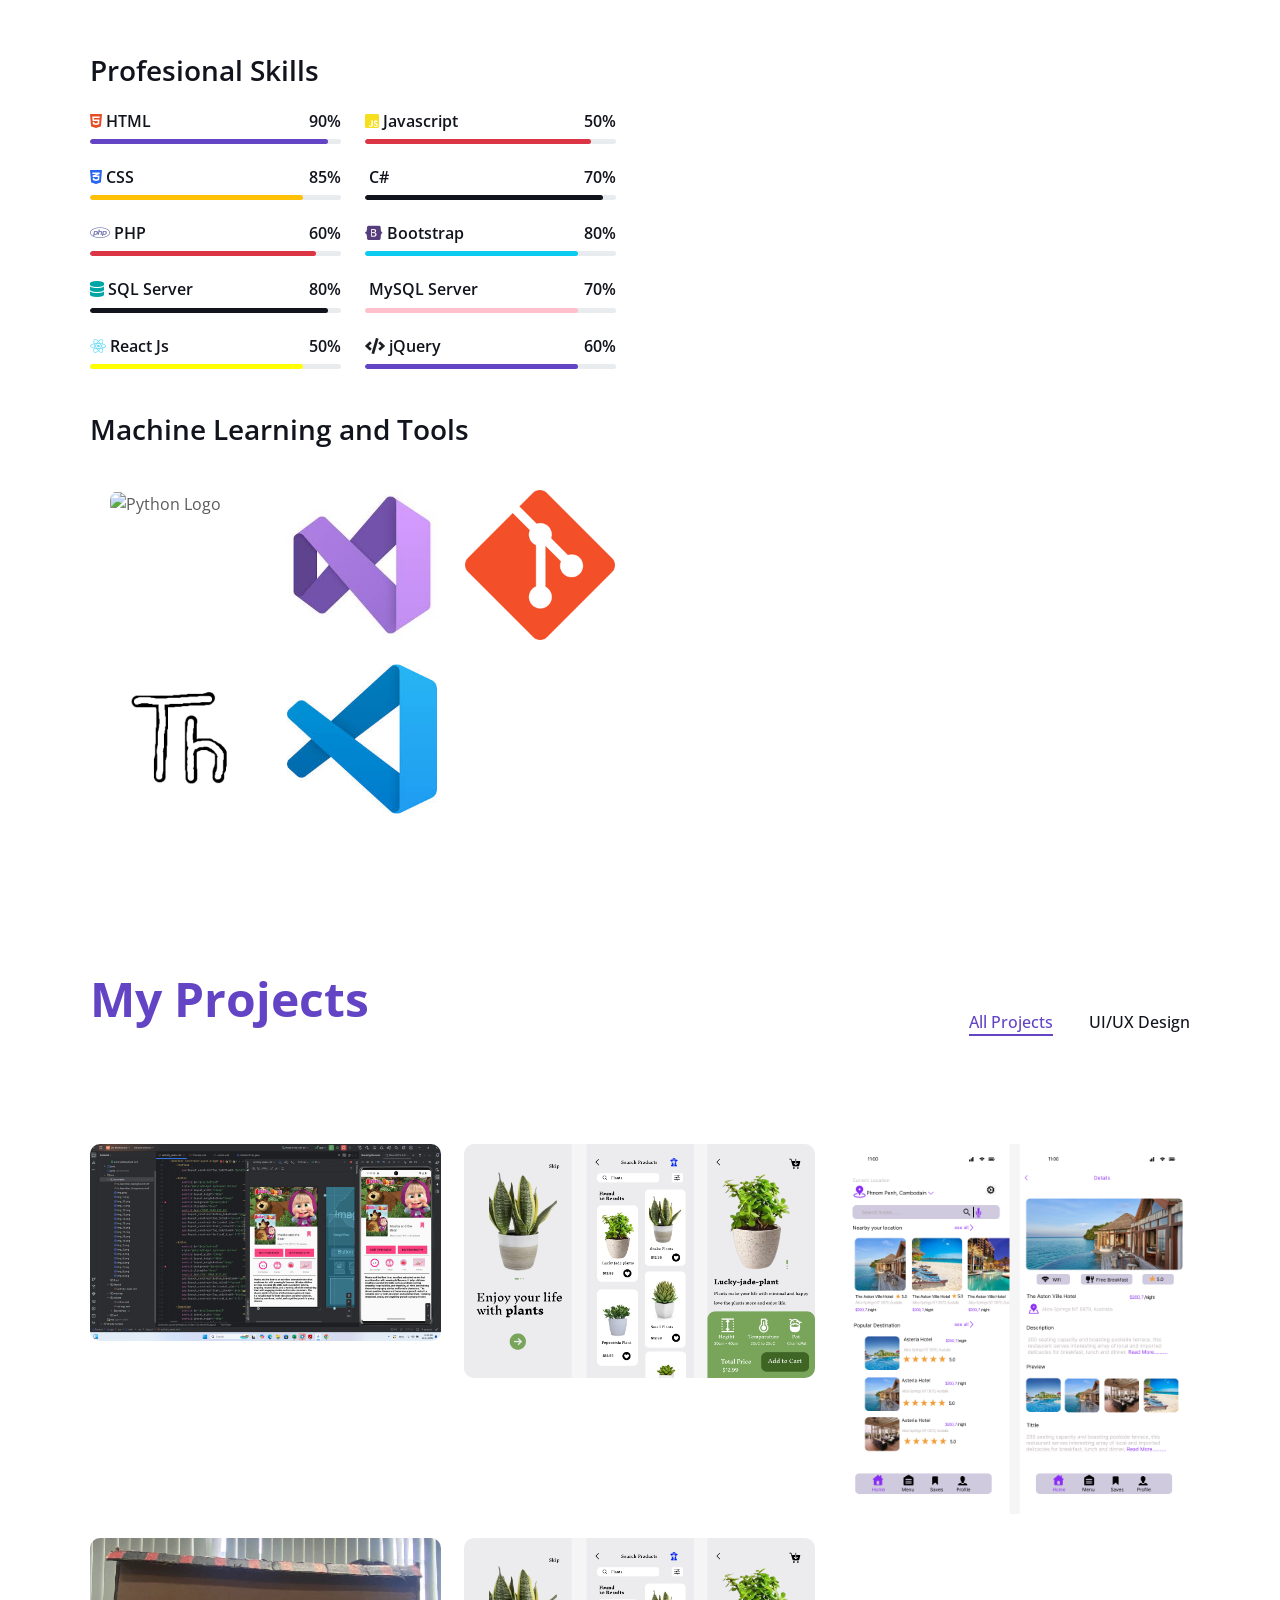
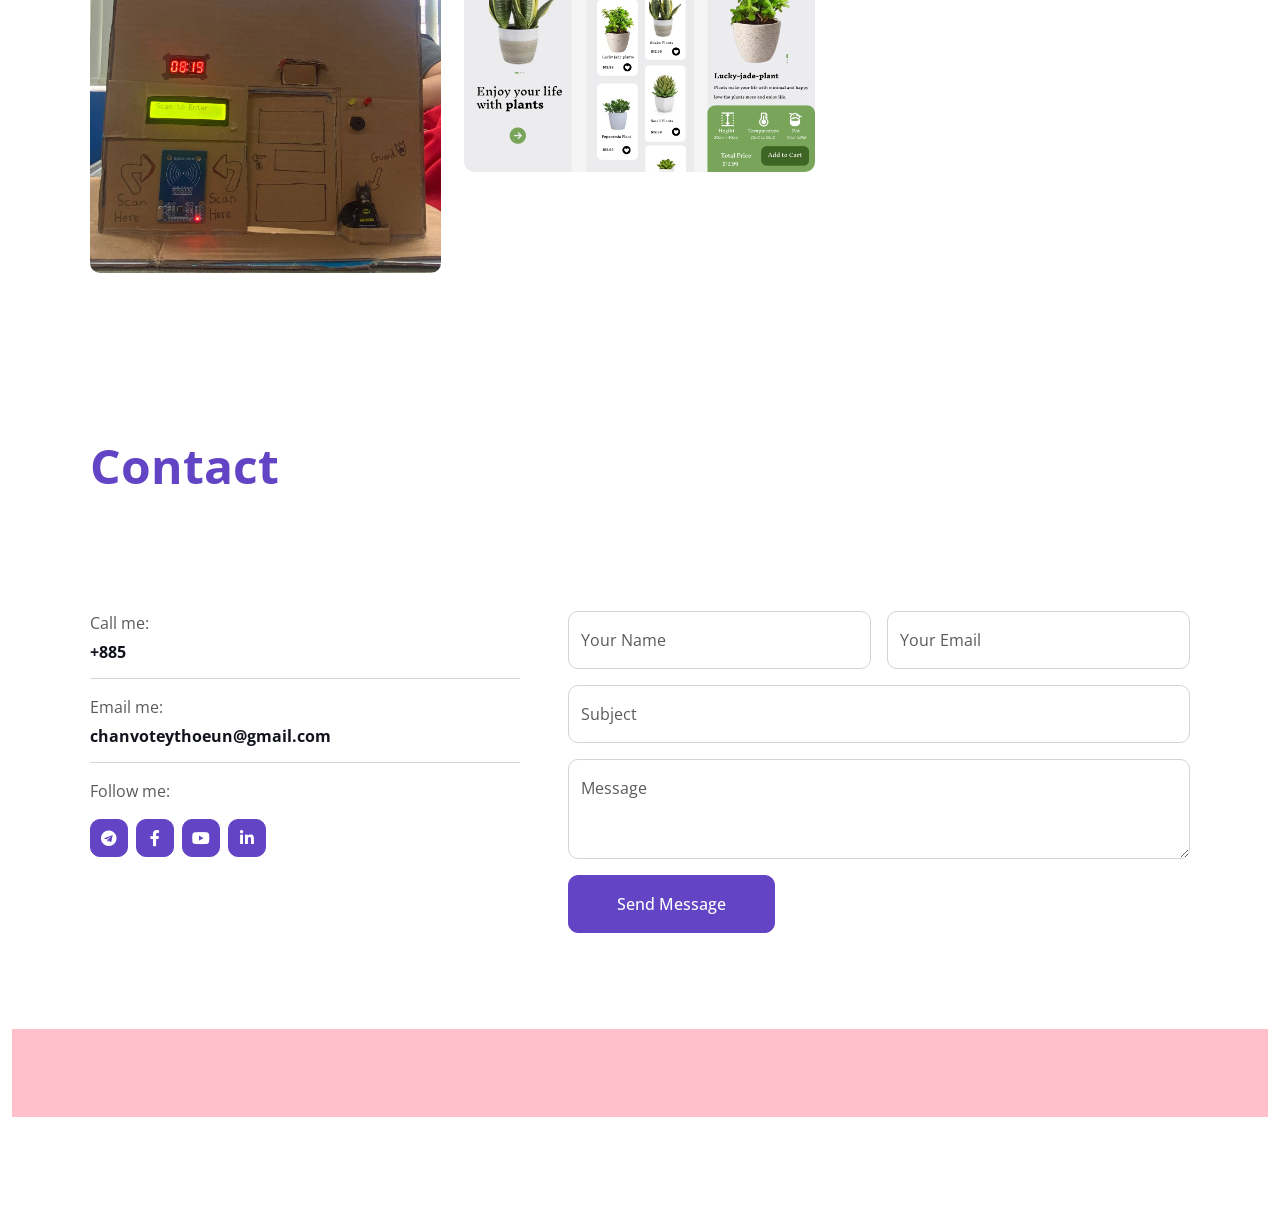
==== commit 90d7ae5e: "Update personal information in index.html" ====
--- a/index.html
+++ b/index.html
@@ -120,7 +120,7 @@
                         <h1 class="display-5 mb-5">About Me</h1>
                     </div>
                     <p class="mb">
-                        I’m currently a Year 3 student at ACLEDA University of Business, working towards my Bachelor’s degree in Computer Science and Engineering. 
+                        I’m currently a Year 4 student at ACLEDA University of Business, working towards my Bachelor’s degree in Computer Science and Engineering. 
                         I’m a person who enjoys gaining new experiences. I am a fast learner and committed to my work. I love creating and seeking new opportunities to improve myself. 
                         I have a strong passion for technology and problem-solving, and I’m always eager to learn new skills. 
                         In my free time, I enjoy working on personal projects and collaborating with others to innovate and build solutions. 
@@ -416,10 +416,10 @@
             <div class="row g-5">
                 <div class="col-lg-5 col-md-6 wow fadeInUp" data-wow-delay="0.1s">
                     <p class="mb-2">Call me:</p>
-                    <h6 class="fw-bold">+885 976544279</h6>
+                    <h6 class="fw-bold">+885 </h6>
                     <hr class="w-100">
                     <p class="mb-2">Email me:</p>
-                    <h6 class="fw-bold">chanvoteythoeun584@gmail.com</h6>
+                    <h6 class="fw-bold">chanvoteythoeun@gmail.com</h6>
                     <hr class="w-100">
                     <p class="mb-2">Follow me:</p>
                     <div class="d-flex pt-2">
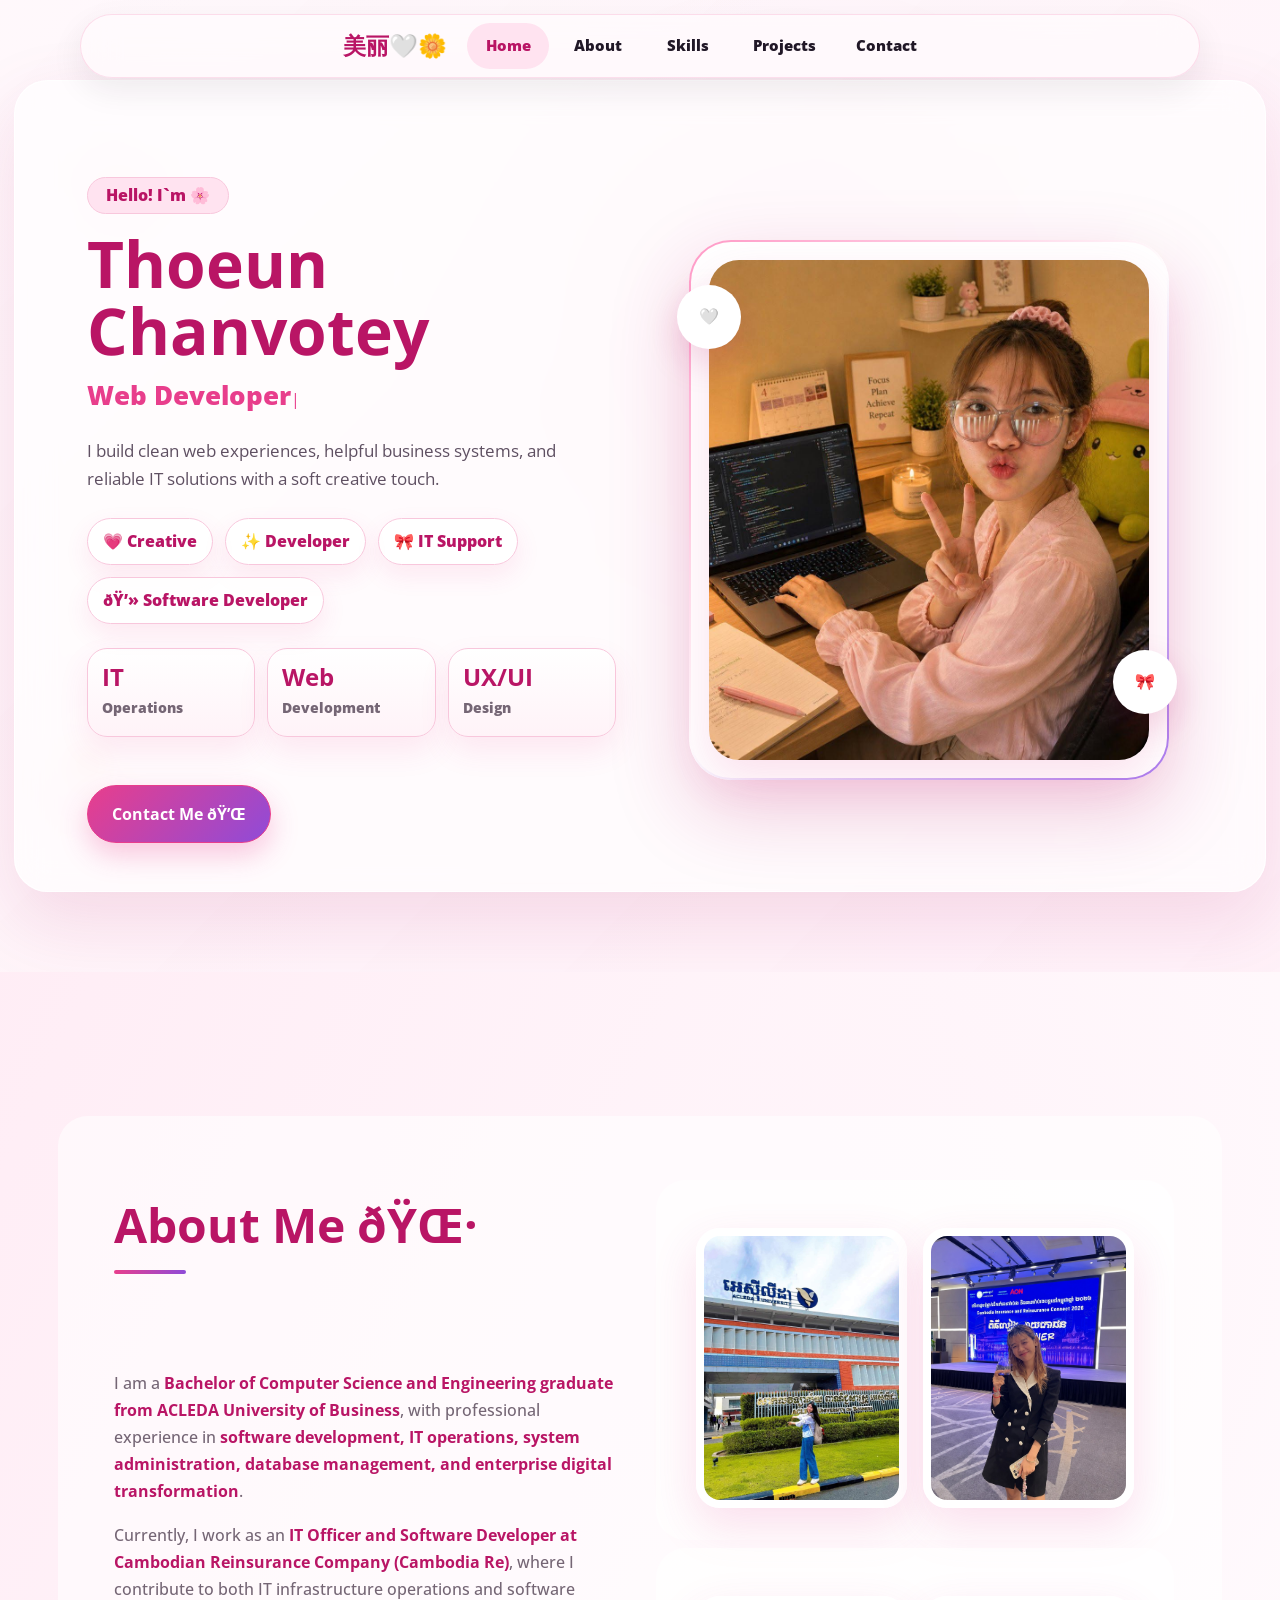
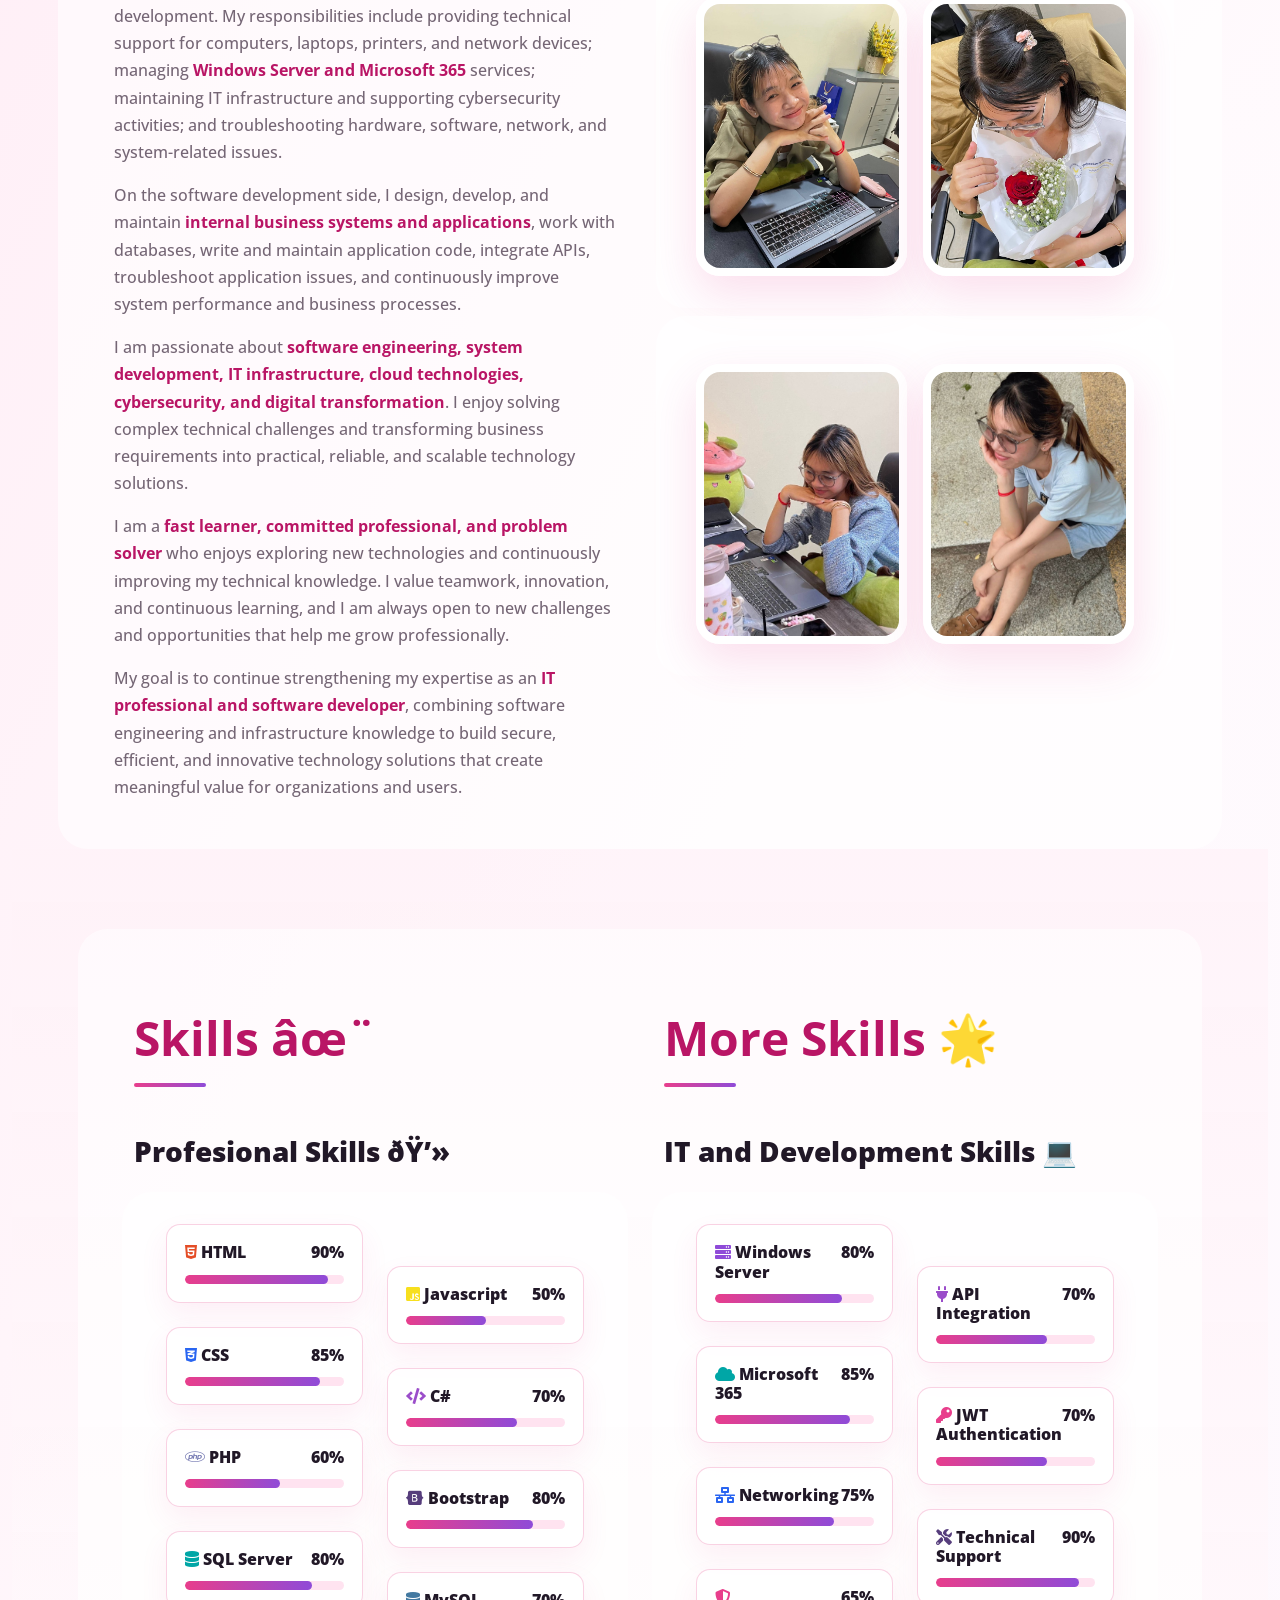
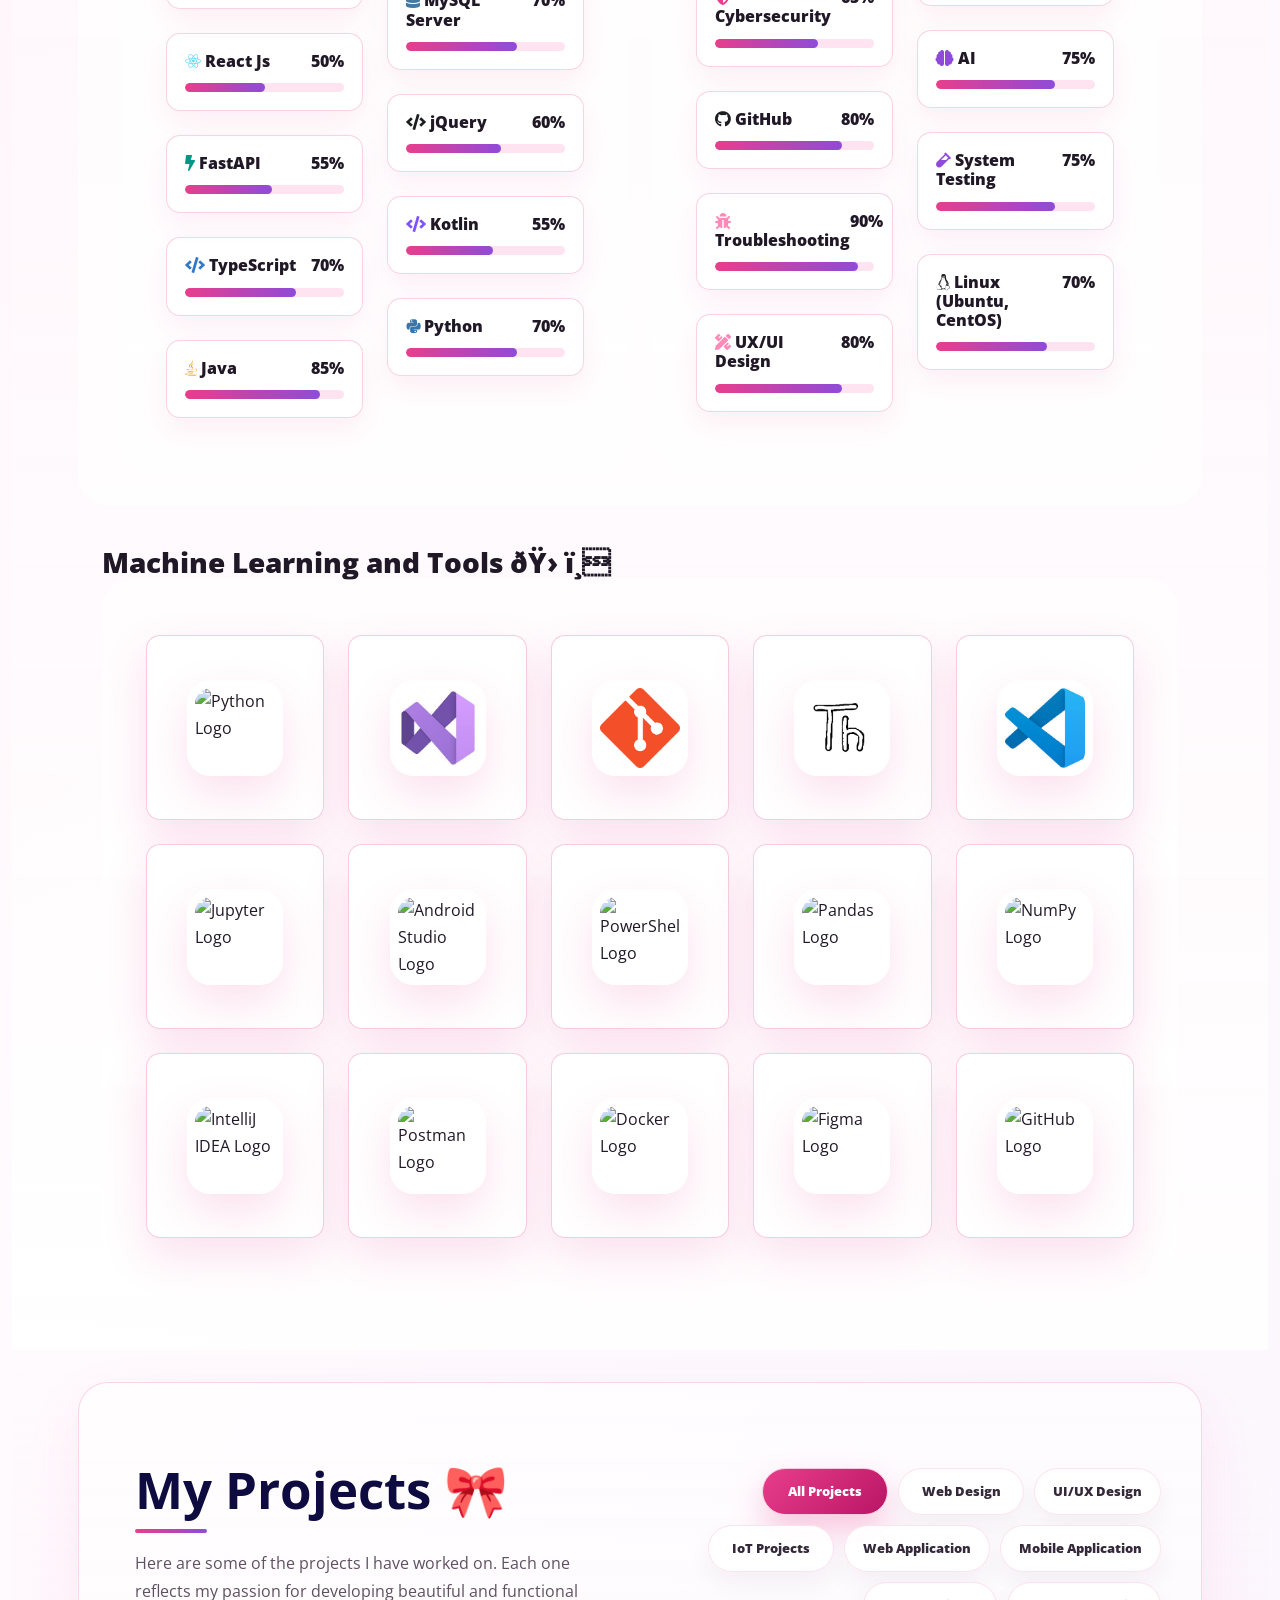
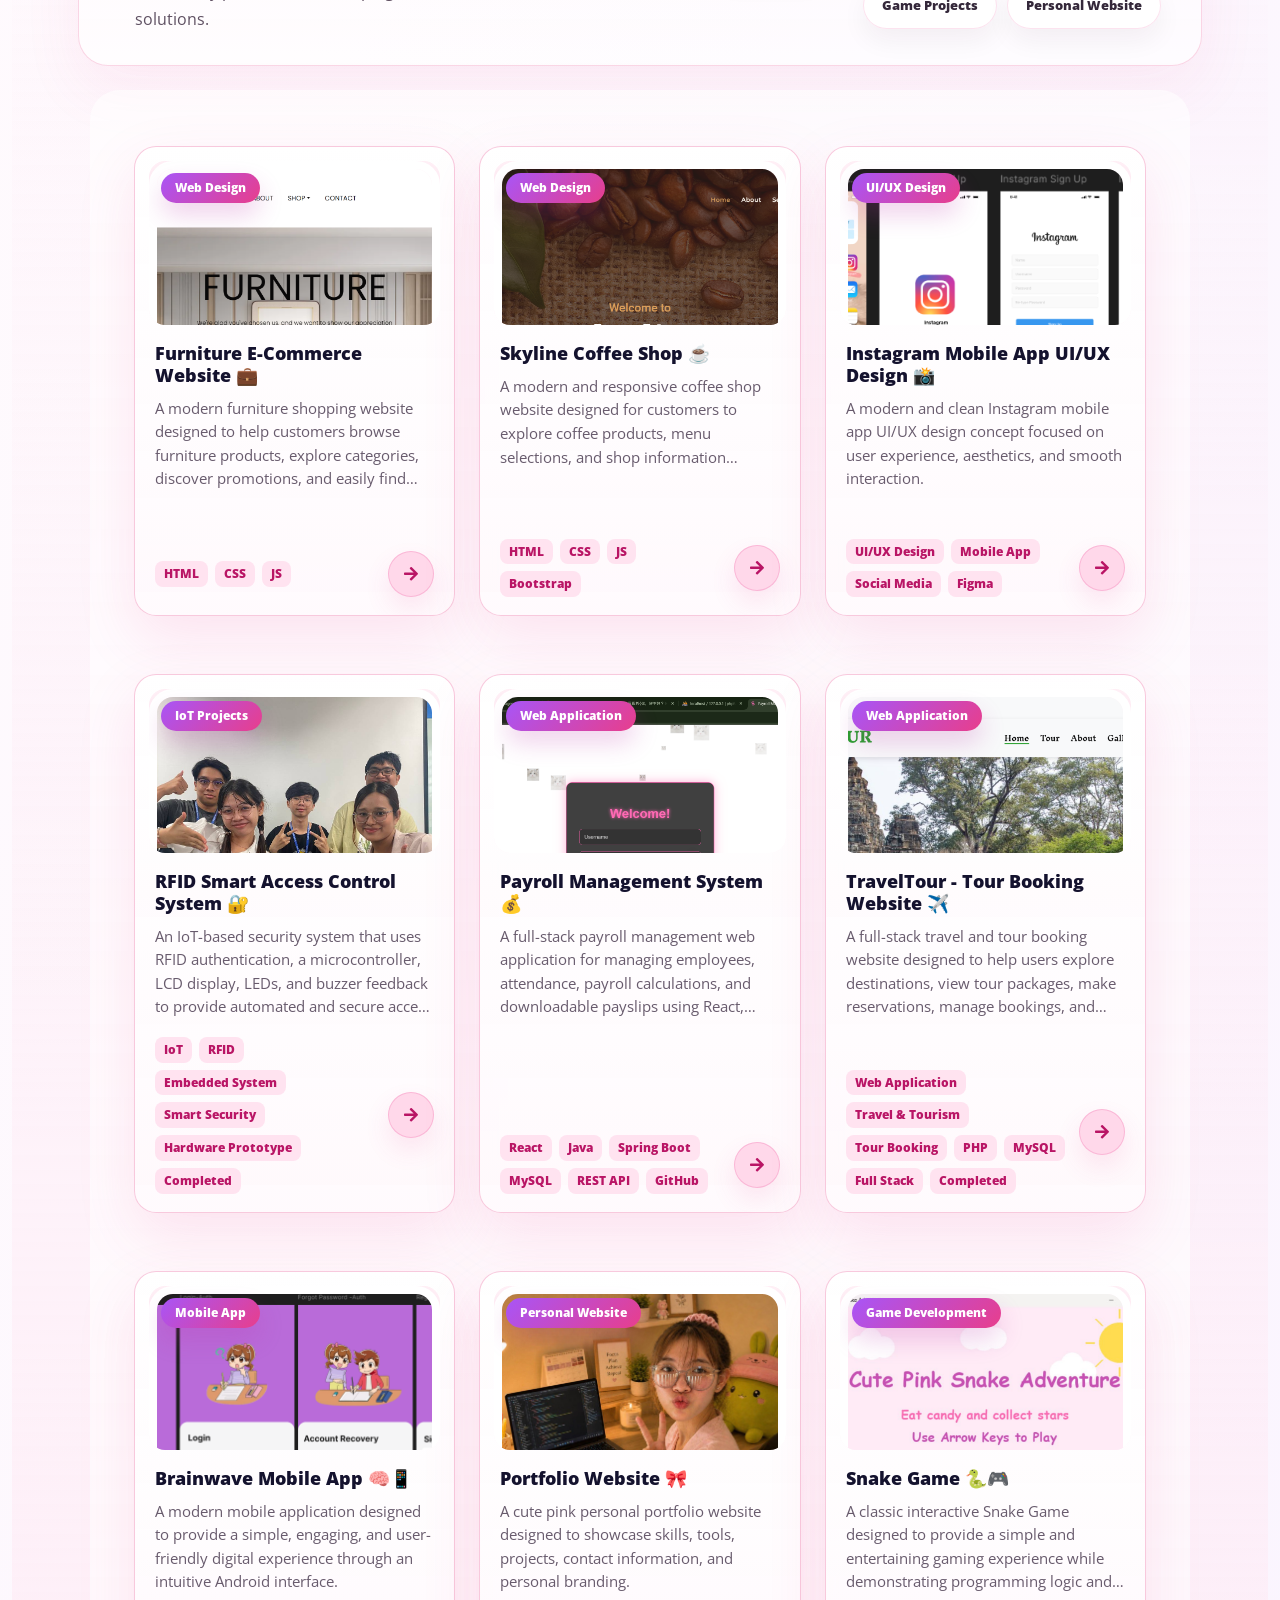
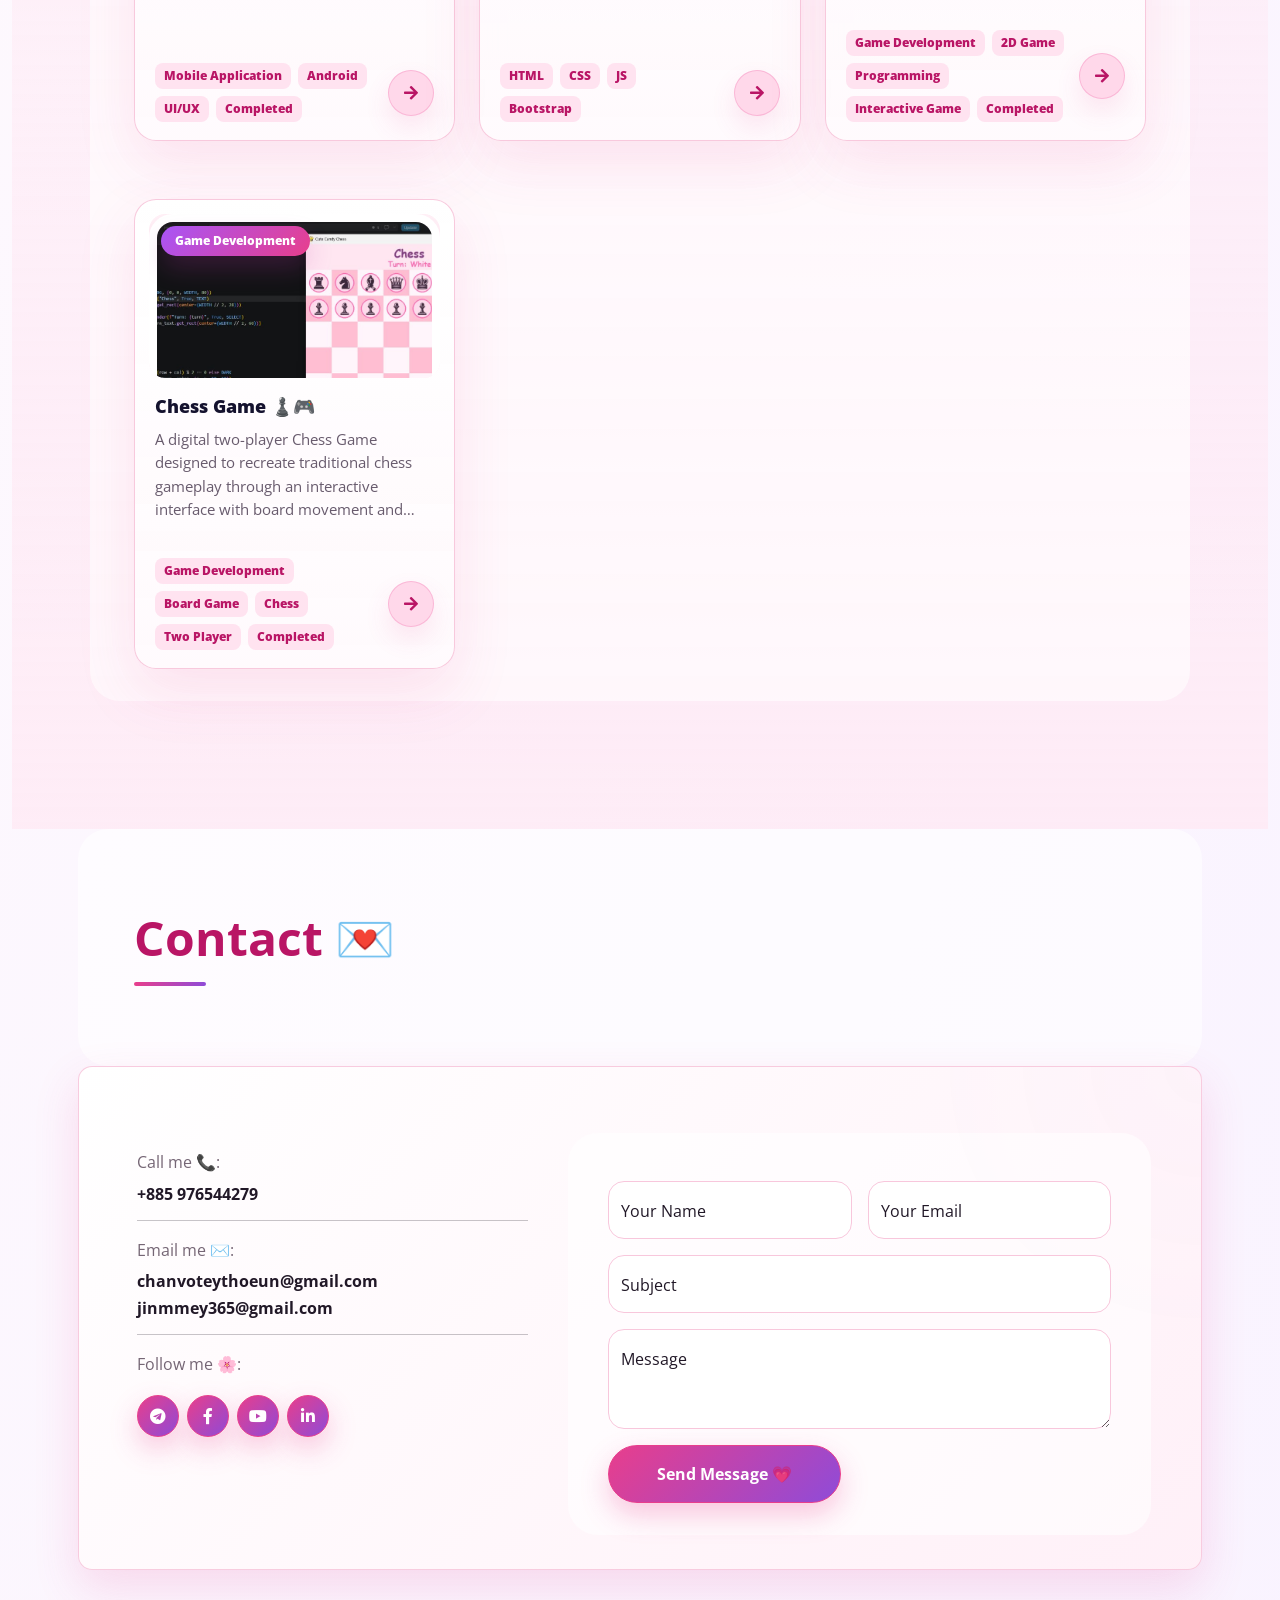
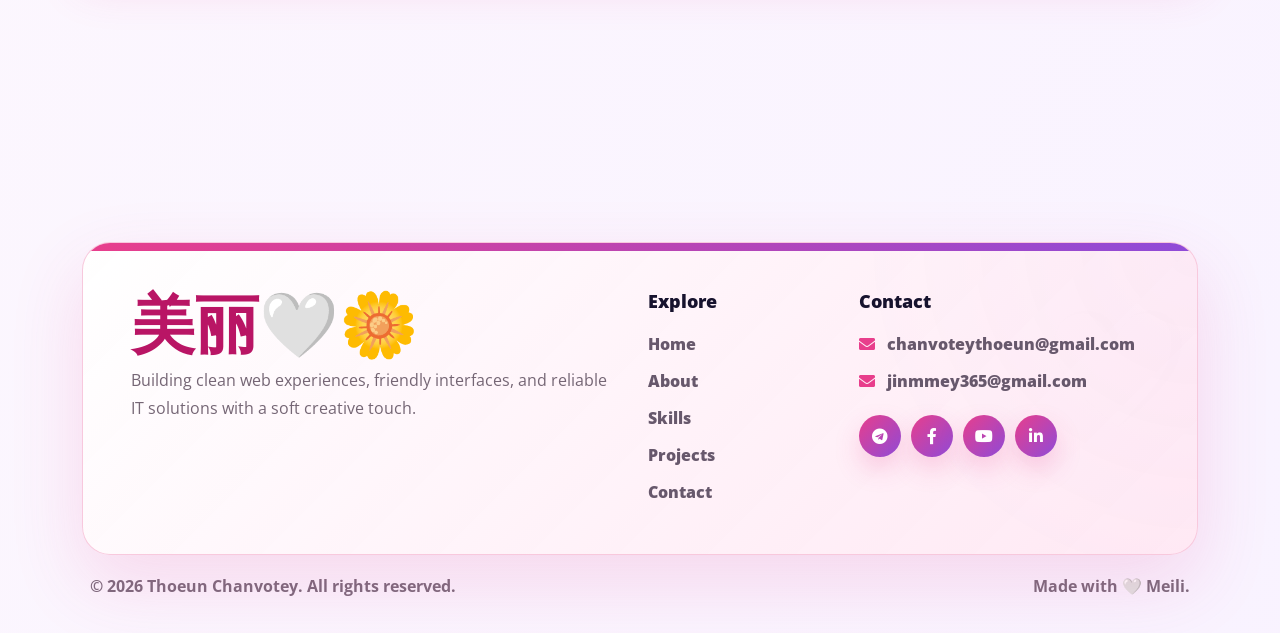
==== commit 79f37f6a: "Update portfolio website" ====
--- a/index.html
+++ b/index.html
@@ -1,4 +1,4 @@
-<!DOCTYPE html>
+﻿<!DOCTYPE html>
 <html lang="en">
 
 <head>
@@ -9,7 +9,7 @@
     <meta content="" name="description">
 
     <!-- Favicon -->
-    <link href="img/favicon.ico" rel="icon">
+    <link href="img/Profile.jpg" rel="icon">
 
     <!-- Google Web Fonts -->
     <link rel="preconnect" href="https://fonts.googleapis.com">
@@ -32,7 +32,7 @@
     <link href="css/style.css" rel="stylesheet">
 </head>
 
-<body data-bs-spy="scroll" data-bs-target=".navbar" data-bs-offset="51">
+<body>
     <!-- Spinner Start -->
     <div id="spinner" class="show bg-white position-fixed translate-middle w-100 vh-100 top-50 start-50 d-flex align-items-center justify-content-center">
         <div class="spinner-border text-primary" style="width: 3rem; height: 3rem;" role="status">
@@ -44,21 +44,27 @@
 
     <!-- Navbar Start -->
     <nav class="navbar navbar-expand-lg bg-pink navbar-light fixed-top shadow py-lg-0 px-4 px-lg-5 wow fadeIn" data-wow-delay="0.90s">
-        <a href="index.html" class="navbar-brand d-block d-lg-none">
+        <a href="javascript:void(0)" data-scroll-target="#home" class="navbar-brand d-block d-lg-none">
             <h1 class="text-primary fw-bold m-0">Meili</h1>
         </a>
         <button type="button" class="navbar-toggler" data-bs-toggle="collapse" data-bs-target="#navbarCollapse">
             <span class="navbar-toggler-icon"></span>
         </button>
-        <div class="collapse navbar-collapse justify-content-between py-4 py-lg-0" id="navbarCollapse">
-            <div class="navbar-nav ms-auto py-0">
-                <a href="#home" class="nav-item nav-link active">Home</a>
-                <a href="#about" class="nav-item nav-link">About</a>
-                <a href="#skill" class="nav-item nav-link">Skills</a>
-            </div>
-            <div class="navbar-nav me-auto py-0">
-                <a href="#project" class="nav-item nav-link">Projects</a>
-                <a href="#contact" class="nav-item nav-link">Contact</a>
+        <div class="collapse navbar-collapse justify-content-center py-4 py-lg-0" id="navbarCollapse">
+            <a href="javascript:void(0)" data-scroll-target="#home" class="navbar-brand nav-logo me-lg-3 d-none d-lg-block">
+                <h1 class="text-primary fw-bold m-0">&#32654;&#20029;&#129293;&#127804;</h1>
+            </a>
+            <div class="navbar-nav py-0">
+                <a href="javascript:void(0)" data-scroll-target="#home" class="nav-item nav-link active">Home</a>
+                <a href="javascript:void(0)" data-scroll-target="#about" class="nav-item nav-link">About</a>
+                <a href="javascript:void(0)" data-scroll-target="#skill" class="nav-item nav-link">Skills</a>
+            </div>
+            <a href="javascript:void(0)" data-scroll-target="#home" class="navbar-brand mx-4 d-none d-lg-block">
+                <h1 class="text-primary fw-bold m-0">ç¾Žä¸½ðŸ¤ðŸŒ¼</h1>
+            </a>
+            <div class="navbar-nav py-0">
+                <a href="javascript:void(0)" data-scroll-target="#project" class="nav-item nav-link">Projects</a>
+                <a href="javascript:void(0)" data-scroll-target="#contact" class="nav-item nav-link">Contact</a>
               
                 
             </div>
@@ -72,43 +78,36 @@
         <div class="container">
             <div class="row g-5 align-items-center">
                 <div class="col-lg-6 py-6 pb-0 pt-lg-0">
-                    <h3 class="text-black mb-3">Hello! I`m</h3>
+                    <h3 class="text-black mb-3">Hello! I`m ðŸŒ¸</h3>
                     <h1 class="display-3 mb-3">Thoeun Chanvotey</h1>
                     <h3 class="typed-text-output d-inline"></h3>
-                    <div class="typed-text d-none">Web Designer, Web Developer, Front-End Developer, Back-End Developer, UX/UI Design, Technical Support</div>
+                    <div class="typed-text d-none">Web Designer, Web Developer, Front-End Developer, Back-End Developer, UX/UI Design, Technical Support,Software Developer</div>
+                    <p class="hero-intro mt-4">I build clean web experiences, helpful business systems, and reliable IT solutions with a soft creative touch.</p>
+                    <div class="hero-badges mt-4">
+                        <span>ðŸ’— Creative</span>
+                        <span>âœ¨ Developer</span>
+                        <span>ðŸŽ€ IT Support</span>
+                        <span>ðŸ’» Software Developer</span>
+                    </div>
+                    <div class="hero-stats mt-4">
+                        <div><strong>IT</strong><small>Operations</small></div>
+                        <div><strong>Web</strong><small>Development</small></div>
+                        <div><strong>UX/UI</strong><small>Design</small></div>
+                    </div>
                     <div class="d-flex align-items-center pt-5">
-                        <a href="#contact" class="btn btn-primary py-3 px-4 me-5">Contact</a>
+                        <a href="javascript:void(0)" data-scroll-target="#contact" class="btn btn-primary py-3 px-4 me-5">Contact Me ðŸ’Œ</a>
                         
                     </div>
                 </div>
                 <div class="col-lg-6">
-                    <img class="img-fluid" src="img/Profile.jpg" alt="" width="500px" height="200px">
+                    <div class="profile-showcase">
+                        <img class="img-fluid" src="img/about5.jpg" alt="Thoeun Chanvotey profile photo" width="500px" height="200px">
+                    </div>
                 </div>
             </div>
         </div>
     </div>
     <!-- Header End -->
-
-
-    <!-- Video Modal Start 
-    <div class="modal modal-video fade" id="videoModal" tabindex="-1" aria-labelledby="exampleModalLabel" aria-hidden="true">
-        <div class="modal-dialog">
-            <div class="modal-content rounded-0">
-                <div class="modal-header">
-                    <h3 class="modal-title" id="exampleModalLabel">Youtube Video</h3>
-                    <button type="button" class="btn-close" data-bs-dismiss="modal" aria-label="Close"></button>
-                </div>
-                <div class="modal-body">
-                    16:9 aspect ratio 
-                    <div class="ratio ratio-16x9">
-                        <iframe class="embed-responsive-item" src="" id="video" allowfullscreen allowscriptaccess="always"
-                            allow="autoplay"></iframe>
-                    </div>
-                </div>
-            </div>
-        </div>
-    </div>
-    Video Modal End -->
 
 
     <!-- About Start -->
@@ -117,21 +116,46 @@
             <div class="row g-5">
                 <div class="col-lg-6 wow fadeInUp" data-wow-delay="0.1s">
                     <div class="d-flex align-items-center mb-5">
-                        <h1 class="display-5 mb-5">About Me</h1>
-                    </div>
-                    <p class="mb">
-                        I’m currently a Year 4 student at ACLEDA University of Business, working towards my Bachelor’s degree in Computer Science and Engineering. 
-                        I’m a person who enjoys gaining new experiences. I am a fast learner and committed to my work. I love creating and seeking new opportunities to improve myself. 
-                        I have a strong passion for technology and problem-solving, and I’m always eager to learn new skills. 
-                        In my free time, I enjoy working on personal projects and collaborating with others to innovate and build solutions. 
-                        I believe that continuous growth and learning are key to becoming successful in both personal and professional life.
-                        I am also interested in entrepreneurship and hope to apply my technical skills to create innovative products that can make a positive impact. 
-                        I enjoy challenges and see them as opportunities to grow and develop new ideas. 
-                        I am always open to feedback and actively seek ways to improve my work and knowledge.
-                        My goal is to combine my technical expertise with my passion for problem-solving to make meaningful contributions in the field of technology.
-                    </p>
-                    
-                    
+                        <h1 class="display-5 mb-5">About Me ðŸŒ·</h1>
+                    </div>
+                   <p class="mb">
+    I am a <strong>Bachelor of Computer Science and Engineering graduate from ACLEDA University of Business</strong>, 
+    with professional experience in <strong>software development, IT operations, system administration, 
+    database management, and enterprise digital transformation</strong>.
+</p>
+
+<p class="mb">
+    Currently, I work as an <strong>IT Officer and Software Developer at Cambodian Reinsurance Company (Cambodia Re)</strong>, 
+    where I contribute to both IT infrastructure operations and software development. My responsibilities include 
+    providing technical support for computers, laptops, printers, and network devices; managing 
+    <strong>Windows Server and Microsoft 365</strong> services; maintaining IT infrastructure and supporting 
+    cybersecurity activities; and troubleshooting hardware, software, network, and system-related issues.
+</p>
+
+<p class="mb">
+    On the software development side, I design, develop, and maintain <strong>internal business systems and applications</strong>, 
+    work with databases, write and maintain application code, integrate APIs, troubleshoot application issues, 
+    and continuously improve system performance and business processes. 
+</p>
+
+<p class="mb">
+    I am passionate about <strong>software engineering, system development, IT infrastructure, cloud technologies, 
+    cybersecurity, and digital transformation</strong>. I enjoy solving complex technical challenges and transforming 
+    business requirements into practical, reliable, and scalable technology solutions.
+</p>
+
+<p class="mb">
+    I am a <strong>fast learner, committed professional, and problem solver</strong> who enjoys exploring new technologies 
+    and continuously improving my technical knowledge. I value teamwork, innovation, and continuous learning, and 
+    I am always open to new challenges and opportunities that help me grow professionally.
+</p>
+
+<p class="mb">
+    My goal is to continue strengthening my expertise as an <strong>IT professional and software developer</strong>, 
+    combining software engineering and infrastructure knowledge to build secure, efficient, and innovative technology 
+    solutions that create meaningful value for organizations and users.
+</p>
+
                     
                 </div>
                 <div class="col-lg-6 wow fadeInUp" data-wow-delay="0.5s">
@@ -140,7 +164,23 @@
                             <img class="img-fluid rounded" src="img/about.jpg" alt="" >
                         </div>
                         <div class="col-sm-6">
-                            <img class="img-fluid rounded" src="img/about 6.jpg" alt="">
+                            <img class="img-fluid rounded" src="img/about8.jpg" alt="">
+                        </div>
+                    </div>
+                    <div class="row g-3 mb-4">
+                        <div class="col-sm-6">
+                            <img class="img-fluid rounded" src="img/about2.jpg" alt="" >
+                        </div>
+                        <div class="col-sm-6">
+                            <img class="img-fluid rounded" src="img/about3.jpg" alt="">
+                        </div>
+                    </div>
+                    <div class="row g-3 mb-4">
+                        <div class="col-sm-6">
+                            <img class="img-fluid rounded" src="img/about7.jpg" alt="" >
+                        </div>
+                        <div class="col-sm-6">
+                            <img class="img-fluid rounded" src="img/about1.jpg" alt="">
                         </div>
                     </div>
                     
@@ -155,175 +195,20 @@
         <div class="container">
             <div class="row g-5">
                 <div class="col-lg-6 wow fadeInUp" data-wow-delay="0.1s">
-                    <h1 class="display-5 mb-5">Skills</h1>
-                    <h3 class="mb-4">Profesional Skills</h3>
-                    <div class="row align-items-center">
-                        <div class="col-md-6">
-                            <div class="skill mb-4">
-                                <div class="d-flex justify-content-between">
-                                    <h6 class="font-weight-bold">
-                                        <i class="fab fa-html5" style="color: #e44d26;"></i> HTML
-                                    </h6>
-                                    <h6 class="font-weight-bold">90%</h6>
-                                </div>
-                                <div class="progress">
-                                    <div class="progress-bar bg-primary" role="progressbar" aria-valuenow="95" aria-valuemin="0" aria-valuemax="100"></div>
-                                </div>
-                            </div>
-                            <div class="skill mb-4">
-                                <div class="d-flex justify-content-between">
-                                    <h6 class="font-weight-bold">
-                                        <i class="fab fa-css3-alt" style="color: #2965f1;"></i> CSS
-                                    </h6>
-                                    <h6 class="font-weight-bold">85%</h6>
-                                </div>
-                                <div class="progress">
-                                    <div class="progress-bar bg-warning" role="progressbar" aria-valuenow="85" aria-valuemin="0" aria-valuemax="100"></div>
-                                </div>
-                            </div>
-                            <div class="skill mb-4">
-                                <div class="d-flex justify-content-between">
-                                    <h6 class="font-weight-bold">
-                                        <i class="fab fa-php" style="color: #777bb3;"></i> PHP
-                                    </h6>
-                                    <h6 class="font-weight-bold">60%</h6>
-                                </div>
-                                <div class="progress">
-                                    <div class="progress-bar bg-danger" role="progressbar" aria-valuenow="90" aria-valuemin="0" aria-valuemax="100"></div>
-                                </div>
-                            </div>
-                            <div class="skill mb-4">
-                                <div class="d-flex justify-content-between">
-                                    <h6 class="font-weight-bold">
-                                        <i class="fas fa-database" style="color: #00a6a6;"></i> SQL Server
-                                    </h6>
-                                    <h6 class="font-weight-bold">80%</h6>
-                                </div>
-                                <div class="progress">
-                                    <div class="progress-bar bg-dark" role="progressbar" aria-valuenow="95" aria-valuemin="0" aria-valuemax="100"></div>
-                                </div>
-                            </div>
-                            <div class="skill mb-4">
-                                <div class="d-flex justify-content-between">
-                                    <h6 class="font-weight-bold">
-                                        <i class="fab fa-react" style="color: #61dafb;"></i> React Js
-                                    </h6>
-                                    <h6 class="font-weight-bold">50%</h6>
-                                </div>
-                                <div class="progress">
-                                    <div class="progress-bar" role="progressbar" aria-valuenow="85" aria-valuemin="0" aria-valuemax="100" style="background-color: yellow;"></div>
-                                </div>   
-                            </div>
-                        </div>
-                        <div class="col-md-6">
-                            <div class="skill mb-4">
-                                <div class="d-flex justify-content-between">
-                                    <h6 class="font-weight-bold">
-                                        <i class="fab fa-js-square" style="color: #f7df1e;"></i> Javascript
-                                    </h6>
-                                    <h6 class="font-weight-bold">50%</h6>
-                                </div>
-                                <div class="progress">
-                                    <div class="progress-bar bg-danger" role="progressbar" aria-valuenow="90" aria-valuemin="0" aria-valuemax="100"></div>
-                                </div>
-                            </div>
-                            <div class="skill mb-4">
-                                <div class="d-flex justify-content-between">
-                                    <h6 class="font-weight-bold">
-                                        <i class="fab fa-csharp" style="color: #9b4dca;"></i> C#
-                                    </h6>
-                                    <h6 class="font-weight-bold">70%</h6>
-                                </div>
-                                <div class="progress">
-                                    <div class="progress-bar bg-dark" role="progressbar" aria-valuenow="95" aria-valuemin="0" aria-valuemax="100"></div>
-                                </div>
-                            </div>
-                            <div class="skill mb-4">
-                                <div class="d-flex justify-content-between">
-                                    <h6 class="font-weight-bold">
-                                        <i class="fab fa-bootstrap" style="color: #563d7c;"></i> Bootstrap
-                                    </h6>
-                                    <h6 class="font-weight-bold">80%</h6>
-                                </div>
-                                <div class="progress">
-                                    <div class="progress-bar bg-info" role="progressbar" aria-valuenow="85" aria-valuemin="0" aria-valuemax="100"></div>
-                                </div>
-                            </div>
-                            <div class="skill mb-4">
-                                <div class="d-flex justify-content-between">
-                                    <h6 class="font-weight-bold">
-                                        <i class="fab fa-mysql" style="color: #4479a1;"></i> MySQL Server
-                                    </h6>
-                                    <h6 class="font-weight-bold">70%</h6>
-                                </div>
-                                <div class="progress">
-                                    <div class="progress-bar bg-pink" role="progressbar" aria-valuenow="85" aria-valuemin="0" aria-valuemax="100"></div>
-                                </div>   
-                            </div>
-                            <div class="skill mb-4">
-                                <div class="d-flex justify-content-between">
-                                    <h6 class="font-weight-bold">
-                                        <i class="fas fa-code" style="color: #1c1e22;"></i> jQuery
-                                    </h6>
-                                    <h6 class="font-weight-bold">60%</h6>
-                                </div>
-                                <div class="progress">
-                                    <div class="progress-bar bg-blue" role="progressbar" aria-valuenow="85" aria-valuemin="0" aria-valuemax="100"></div>
-                                </div>   
-                            </div>
-                        </div>
-                    </div>
-                </div>               
-                             
-                
-              
-          
-            </div>
-            <div class="col-lg-6 wow fadeInUp" data-wow-delay="0.1s">
-                <h3 class="mb-4">Machine Learning and Tools</h3>
-                <div class="container">
-                    <div class="row g-4 portfolio-container wow fadeInUp" data-wow-delay="0.1s">
-                        <div class="col-lg-4 col-md-6 portfolio-item first">
-                            <div class="portfolio-img rounded overflow-hidden">
-                                <img class="img-fluid" src="https://upload.wikimedia.org/wikipedia/commons/c/c3/Python-logo-notext.svg" alt="Python Logo" width="150">
-                                <div class="portfolio-btn">
-                                    <h5>Python</h5>
-                                </div>
-                            </div>
-                        </div>
-                        <div class="col-lg-4 col-md-6 portfolio-item second">
-                            <div class="portfolio-img rounded overflow-hidden">
-                                <img class="img-fluid" src="img/icon3.jpg" alt="Visual Studio Logo" width="150">
-                                <div class="portfolio-btn">
-                                    <h5>Visual Studio </h5>
-                                </div>
-                            </div>
-                        </div>
-                        <div class="col-lg-4 col-md-6 portfolio-item second">
-                            <div class="portfolio-img rounded overflow-hidden">
-                                <img class="img-fluid" src="img/icon4.png" alt="Git Logo" width="150">
-                                <div class="portfolio-btn">
-                                    <h5>Git</h5>
-                                </div>
-                            </div>
-                        </div>
-                        <div class="col-lg-4 col-md-6 portfolio-item second">
-                            <div class="portfolio-img rounded overflow-hidden">
-                                <img class="img-fluid" src="img/icon1.png" alt="Thonny Logo" width="150">
-                                <div class="portfolio-btn">
-                                    <h5>Thonny IDE</h5>
-                                </div>
-                            </div>
-                        </div>
-                        <div class="col-lg-4 col-md-6 portfolio-item second">
-                            <div class="portfolio-img rounded overflow-hidden">
-                                <img class="img-fluid" src="img/icon.jpg" alt="Vs Code Logo" width="150">
-                                <div class="portfolio-btn">
-                                    <h5>Vs Code</h5>
-                                </div>
-                            </div>
-                        </div>
-                    </div>
+                    <h1 class="display-5 mb-5">Skills âœ¨</h1>
+                    <h3 class="mb-4">Profesional Skills ðŸ’»</h3>
+                    <div class="row align-items-center" id="professional-skills"></div>
+                </div>
+                <div class="col-lg-6 wow fadeInUp" data-wow-delay="0.3s">
+                    <h1 class="display-5 mb-5">More Skills &#127775;</h1>
+                    <h3 class="mb-4">IT and Development Skills &#128187;</h3>
+                    <div class="row align-items-center" id="more-skills"></div>
+                </div>
+            </div>
+            <div class="col-12 tools-section wow fadeInUp" data-wow-delay="0.1s">
+                <h3 class="mb-4">Machine Learning and Tools ðŸ› ï¸</h3>
+                <div class="tools-wrap">
+                    <div class="row g-4 tools-grid wow fadeInUp" id="tools-grid" data-wow-delay="0.1s"></div>
                     
                 </div>
                 
@@ -336,64 +221,26 @@
     <!-- Projects Start -->
     <div class="container-xxl py-6 pt-5" id="project">
         <div class="container">
-            <div class="row g-5 mb-5 align-items-center wow fadeInUp" data-wow-delay="0.1s">
+            <div class="row g-5 mb-5 align-items-center project-heading wow fadeInUp" data-wow-delay="0.1s">
                 <div class="col-lg-6">
-                    <h1 class="display-5 mb-5">My Projects</h1>
+                    <h1 class="display-5 mb-5">My Projects ðŸŽ€</h1>
                 </div>
                 <div class="col-lg-6 text-lg-end">
                     <ul class="list-inline mx-n3 mb-0" id="portfolio-flters">
                         <li class="mx-3 active" data-filter="*">All Projects</li>
-                        <li class="mx-3" data-filter=".first">UI/UX Design</li>
+                        <li class="mx-3" data-filter=".web-design">Web Design</li>
+                        <li class="mx-3" data-filter=".uiux">UI/UX Design</li>
+                        <li class="mx-3" data-filter=".iot">IoT Projects</li>
+                        <li class="mx-3" data-filter=".web-app">Web Application</li>
+                        <li class="mx-3" data-filter=".mobile">Mobile Application</li>
+                        <li class="mx-3" data-filter=".game">Game Projects</li>
+                        <li class="mx-3" data-filter=".personal">Personal Website</li>
+
                     </ul>
                 </div>
             </div>
-            <div class="row g-4 portfolio-container wow fadeInUp" data-wow-delay="0.1s">
-                <div class="col-lg-4 col-md-6 portfolio-item first">
-                    <div class="portfolio-img rounded overflow-hidden">
-                        <img class="img-fluid" src="img/pic6.jpg" alt="" >
-                        <div class="portfolio-btn">
-                            <a class="btn btn-lg-square btn-outline-secondary border-2 mx-1" href="img/pic6.jpg" data-lightbox="portfolio"><i class="fa fa-eye"></i></a>
-                            <a class="btn btn-lg-square btn-outline-secondary border-2 mx-1" href=""><i class="fa fa-link"></i></a>
-                        </div>
-                    </div>
-                </div>
-                <div class="col-lg-4 col-md-6 portfolio-item second">
-                    <div class="portfolio-img rounded overflow-hidden">
-                        <img class="img-fluid" src="img/plants.png" alt="" >
-                        <div class="portfolio-btn">
-                            <a class="btn btn-lg-square btn-outline-secondary border-2 mx-1" href="img/plants.png"data-lightbox="portfolio"><i class="fa fa-eye"></i></a>
-                            <a class="btn btn-lg-square btn-outline-secondary border-2 mx-1" href=""><i class="fa fa-link"></i></a>
-                        </div>
-                    </div>
-                </div>
-                <div class="col-lg-4 col-md-6 portfolio-item first">
-                    <div class="portfolio-img rounded overflow-hidden">
-                        <img class="img-fluid" src="img/Hotel.png">
-                        <div class="portfolio-btn">
-                            <a class="btn btn-lg-square btn-outline-secondary border-2 mx-1" href="img/Hotel.png" data-lightbox="portfolio"><i class="fa fa-eye"></i></a>
-                            <a class="btn btn-lg-square btn-outline-secondary border-2 mx-1" href=""><i class="fa fa-link"></i></a>
-                        </div>
-                    </div>
-                </div>
-                <div class="col-lg-4 col-md-6 portfolio-item second">
-                    <div class="portfolio-img rounded overflow-hidden">
-                        <img class="img-fluid" src="img/pic1.jpg" alt="">
-                        <div class="portfolio-btn">
-                            <a class="btn btn-lg-square btn-outline-secondary border-2 mx-1" href="img/pic1.jpg" data-lightbox="portfolio"><i class="fa fa-eye"></i></a>
-                            <a class="btn btn-lg-square btn-outline-secondary border-2 mx-1" href=""><i class="fa fa-link"></i></a>
-                        </div>
-                    </div>
-                </div>
-                <div class="col-lg-4 col-md-6 portfolio-item first">
-                    <div class="portfolio-img rounded overflow-hidden">
-                        <img class="img-fluid" src="img/plants.png" alt="" height="1000px">
-                        <div class="portfolio-btn">
-                            <a class="btn btn-lg-square btn-outline-secondary border-2 mx-1" href="img/plants.png" data-lightbox="portfolio"><i class="fa fa-eye"></i></a>
-                            <a class="btn btn-lg-square btn-outline-secondary border-2 mx-1" href=""><i class="fa fa-link"></i></a>
-                        </div>
-                    </div>
-                </div>
-            </div>
+            <div class="row g-4 portfolio-container wow fadeInUp" id="project-grid" data-wow-delay="0.1s"></div>
+            <div class="project-detail" id="project-detail" hidden></div>
         </div>
     </div>
             
@@ -409,56 +256,60 @@
         <div class="container py-5">
             <div class="row g-5 mb-5 wow fadeInUp" data-wow-delay="0.1s">
                 <div class="col-lg-6">
-                    <h1 class="display-5 mb-5">Contact</h1>
+                    <h1 class="display-5 mb-5">Contact 💌</h1>
                 </div>
                
             </div>
             <div class="row g-5">
                 <div class="col-lg-5 col-md-6 wow fadeInUp" data-wow-delay="0.1s">
-                    <p class="mb-2">Call me:</p>
-                    <h6 class="fw-bold">+885 </h6>
+                    <p class="mb-2">Call me 📞:</p>
+                    <h6 class="fw-bold"><a class="contact-link" href="tel:+885">+885 976544279</a></h6>
                     <hr class="w-100">
-                    <p class="mb-2">Email me:</p>
-                    <h6 class="fw-bold">chanvoteythoeun@gmail.com</h6>
+                    <p class="mb-2">Email me ✉️:</p>
+                    <h6 class="fw-bold"><a class="contact-link" href="mailto:chanvoteythoeun@gmail.com">chanvoteythoeun@gmail.com</a></h6>
+                    <h6 class="fw-bold"><a class="contact-link" href="mailto:jinmmey365@gmail.com">jinmmey365@gmail.com</a></h6>
                     <hr class="w-100">
-                    <p class="mb-2">Follow me:</p>
-                    <div class="d-flex pt-2">
-                        <a class="btn btn-square btn-primary me-2" href="https://t.me/chanvoteythoeun"><i class="fab fa-telegram"></i></a>
-                        <a class="btn btn-square btn-primary me-2" href="https://www.facebook.com/profile.php?id=100089222071546&mibextid=ZbWKwL"><i class="fab fa-facebook-f"></i></a>
-                        <a class="btn btn-square btn-primary me-2" href="https://www.youtube.com/@ThoeunChanvotey"><i class="fab fa-youtube"></i></a>
-                        <a class="btn btn-square btn-primary me-2" href="https://www.linkedin.com/in/thoeun-chanvotey-61b454319?utm_source=share&utm_campaign=share_via&utm_content=profile&utm_medium=android_app"><i class="fab fa-linkedin-in"></i></a>
+                    <p class="mb-2">Follow me 🌸:</p>
+                    <div class="d-flex flex-wrap pt-2">
+                        <a class="btn btn-square btn-primary me-2 mb-2" href="https://t.me/chanvoteythoeun" target="_blank" rel="noopener noreferrer" aria-label="Telegram"><i class="fab fa-telegram"></i></a>
+                        <a class="btn btn-square btn-primary me-2 mb-2" href="https://www.facebook.com/profile.php?id=100089222071546&mibextid=ZbWKwL" target="_blank" rel="noopener noreferrer" aria-label="Facebook"><i class="fab fa-facebook-f"></i></a>
+                        <a class="btn btn-square btn-primary me-2 mb-2" href="https://www.youtube.com/@ThoeunChanvotey" target="_blank" rel="noopener noreferrer" aria-label="YouTube"><i class="fab fa-youtube"></i></a>
+                        <a class="btn btn-square btn-primary me-2 mb-2" href="https://www.linkedin.com/in/thoeun-chanvotey-61b454319?utm_source=share&utm_campaign=share_via&utm_content=profile&utm_medium=android_app" target="_blank" rel="noopener noreferrer" aria-label="LinkedIn"><i class="fab fa-linkedin-in"></i></a>
                     </div>
                 </div>
                 <div class="col-lg-7 col-md-6 wow fadeInUp" data-wow-delay="0.5s">
                    
-                    <form>
+                    <form id="contact-form" novalidate>
                         <div class="row g-3">
                             <div class="col-md-6">
                                 <div class="form-floating">
-                                    <input type="text" class="form-control" id="name" placeholder="Your Name">
+                                    <input type="text" class="form-control" id="name" name="name" placeholder="Your Name" required>
                                     <label for="name">Your Name</label>
                                 </div>
                             </div>
                             <div class="col-md-6">
                                 <div class="form-floating">
-                                    <input type="email" class="form-control" id="email" placeholder="Your Email">
+                                    <input type="email" class="form-control" id="email" name="email" placeholder="Your Email" required>
                                     <label for="email">Your Email</label>
                                 </div>
                             </div>
                             <div class="col-12">
                                 <div class="form-floating">
-                                    <input type="text" class="form-control" id="subject" placeholder="Subject">
+                                    <input type="text" class="form-control" id="subject" name="subject" placeholder="Subject" required>
                                     <label for="subject">Subject</label>
                                 </div>
                             </div>
                             <div class="col-12">
                                 <div class="form-floating">
-                                    <textarea class="form-control" placeholder="Leave a message here" id="message" style="height: 100px"></textarea>
+                                    <textarea class="form-control" placeholder="Leave a message here" id="message" name="message" style="height: 100px" required></textarea>
                                     <label for="message">Message</label>
                                 </div>
                             </div>
                             <div class="col-12">
-                                <button class="btn btn-primary py-3 px-5" type="button" onclick="submitFormAndOpenMessenger()">Send Message</button>
+                                <div class="contact-feedback" id="contact-feedback" role="status" aria-live="polite" hidden></div>
+                                <div class="contact-actions">
+                                    <button class="btn btn-primary py-3 px-5" id="contact-submit" type="submit">Send Message 💗</button>
+                                </div>
                             </div>
                         </div>
                     </form>
@@ -477,7 +328,7 @@
                 <div class="row">
                     
                     <div class="col-md-6 text-center text-md-end">
-                        <!--/*** This template is free as long as you keep the footer author’s credit link/attribution link/backlink. If you'd like to use the template without the footer author’s credit link/attribution link/backlink, you can purchase the Credit Removal License from "https://htmlcodex.com/credit-removal". Thank you for your support. ***/-->
+                        <!--/*** This template is free as long as you keep the footer authorâ€™s credit link/attribution link/backlink. If you'd like to use the template without the footer authorâ€™s credit link/attribution link/backlink, you can purchase the Credit Removal License from "https://htmlcodex.com/credit-removal". Thank you for your support. ***/-->
                     
                     </div>
                 </div>
@@ -487,8 +338,44 @@
     <!-- Copyright End -->
 
 
+    <!-- Footer Start -->
+    <footer class="site-footer">
+        <div class="container">
+            <div class="footer-panel">
+                <div class="footer-brand">
+                    <h2>&#32654;&#20029;&#129293;&#127804;</h2>
+                    <p>Building clean web experiences, friendly interfaces, and reliable IT solutions with a soft creative touch.</p>
+                </div>
+                <div class="footer-links">
+                    <h3>Explore</h3>
+                    <a href="javascript:void(0)" data-scroll-target="#home">Home</a>
+                    <a href="javascript:void(0)" data-scroll-target="#about">About</a>
+                    <a href="javascript:void(0)" data-scroll-target="#skill">Skills</a>
+                    <a href="javascript:void(0)" data-scroll-target="#project">Projects</a>
+                    <a href="javascript:void(0)" data-scroll-target="#contact">Contact</a>
+                </div>
+                <div class="footer-contact">
+                    <h3>Contact</h3>
+                    <a href="mailto:chanvoteythoeun@gmail.com"><i class="fa fa-envelope"></i> chanvoteythoeun@gmail.com</a>
+                    <a href="mailto:jinmmey365@gmail.com"><i class="fa fa-envelope"></i> jinmmey365@gmail.com</a>
+                    <div class="footer-social">
+                        <a href="https://t.me/chanvoteythoeun" aria-label="Telegram"><i class="fab fa-telegram"></i></a>
+                        <a href="https://www.facebook.com/profile.php?id=100089222071546&mibextid=ZbWKwL" aria-label="Facebook"><i class="fab fa-facebook-f"></i></a>
+                        <a href="https://www.youtube.com/@ThoeunChanvotey" aria-label="YouTube"><i class="fab fa-youtube"></i></a>
+                        <a href="https://www.linkedin.com/in/thoeun-chanvotey-61b454319?utm_source=share&utm_campaign=share_via&utm_content=profile&utm_medium=android_app" aria-label="LinkedIn"><i class="fab fa-linkedin-in"></i></a>
+                    </div>
+                </div>
+            </div>
+            <div class="footer-bottom">
+                <span>&copy; 2026 Thoeun Chanvotey. All rights reserved.</span>
+                <span>Made with &#129293; Meili.</span>
+            </div>
+        </div>
+    </footer>
+    <!-- Footer End -->
+
     <!-- Back to Top -->
-    <a href="#" class="btn btn-lg btn-primary btn-lg-square back-to-top"><i class="bi bi-arrow-up"></i></a>
+    <a href="javascript:void(0)" class="btn btn-lg btn-primary btn-lg-square back-to-top"><i class="bi bi-arrow-up"></i></a>
 
 
     <!-- JavaScript Libraries -->
--- a/css/style.css
+++ b/css/style.css
@@ -1,36 +1,102 @@
-/********** Template CSS **********/
+/********** Portfolio CSS **********/
 :root {
-    --primary: #6244C5;
-    --secondary: pink;
-    --light: #FAFAFB;
-    --dark: #12141D;
-}
+    --primary: #e83e8c;
+    --primary-dark: #b91565;
+    --secondary: #ffb6d5;
+    --accent: #8f4bd8;
+    --soft: #fff3f8;
+    --light: #fff9fc;
+    --dark: #211827;
+    --muted: #756675;
+    --border: #f8c7dc;
+    --shadow: 0 18px 45px rgba(232, 62, 140, 0.16);
+}
+
+html {
+    scroll-behavior: smooth;
+}
+
+body {
+    color: var(--dark);
+    background:
+        radial-gradient(circle at top left, rgba(255, 182, 213, 0.35), transparent 34rem),
+        linear-gradient(180deg, #fff7fb 0%, #ffffff 42%, #fff8fc 100%);
+    font-family: "Open Sans", sans-serif;
+    line-height: 1.7;
+}
+
+body::before,
+body::after {
+    position: fixed;
+    z-index: -1;
+    font-size: clamp(3rem, 8vw, 7rem);
+    opacity: 0.18;
+    pointer-events: none;
+    animation: floatCute 8s ease-in-out infinite;
+}
+
+body::before {
+    content: "🌸";
+    top: 10%;
+    left: 4%;
+}
+
+body::after {
+    content: "💗";
+    right: 5%;
+    bottom: 12%;
+    animation-delay: -3s;
+}
+
+h1,
+h2,
+h3,
+h4,
+h5,
+h6 {
+    color: var(--dark);
+    font-weight: 800;
+}
+
+p {
+    color: var(--muted);
+}
+
 .display-3 {
-    color: var(--primary); /* Set color to a shade of blue */
-  }
-
-.mb {
-    color: var(--dark); /* Apply a blue color */
-    font-weight: bold; 
-    position: relative; /* Enable positioning */
-    top: -90px; /* Move the text upwards */
-}
-
-.typed-text-output {
-    color: var(--primary); /* Set text color to red */
-  }
-.display-5.mb-5{
-    color: var(--primary);
-  }
-.back-to-top {
-    position: fixed;
-    display: none;
-    right: 45px;
-    bottom: 45px;
-    z-index: 99;
-}
-
-
+    color: var(--primary-dark);
+    line-height: 1.05;
+    animation: fadeUp .8s ease both;
+}
+
+.display-5 {
+    color: var(--primary-dark);
+    position: relative;
+}
+
+.display-5::after {
+    content: "";
+    display: block;
+    width: 72px;
+    height: 4px;
+    margin-top: 16px;
+    border-radius: 999px;
+    background: linear-gradient(90deg, var(--primary), var(--accent));
+    animation: shineLine 2.8s ease-in-out infinite;
+}
+
+.text-primary,
+.typed-text-output,
+.typed-cursor {
+    color: var(--primary) !important;
+}
+
+.bg-light {
+    background-color: transparent !important;
+}
+
+.bg-pink {
+    background: rgba(255, 245, 250, 0.9) !important;
+}
 
 .my-6 {
     margin-top: 6rem;
@@ -42,8 +108,6 @@
     padding-bottom: 6rem;
 }
 
-
-/*** Spinner ***/
 #spinner {
     opacity: 0;
     visibility: hidden;
@@ -52,379 +116,1733 @@
 }
 
 #spinner.show {
-    transition: opacity .5s ease-out, visibility 0s linear 0s;
     visibility: visible;
     opacity: 1;
-}
-
-
-/*** Button ***/
+    transition: opacity .5s ease-out, visibility 0s linear 0s;
+}
+
+.spinner-border.text-primary {
+    color: var(--primary) !important;
+}
+
 .btn {
-    font-weight: 500;
-    transition: .5s;
-}
-
-.btn.btn-primary,
-.btn.btn-secondary {
-    color: #FFFFFF;
-}
-
-.btn-square {
-    width: 38px;
-    height: 38px;
-}
-
-.btn-sm-square {
-    width: 32px;
-    height: 32px;
-}
-
-.btn-lg-square {
-    width: 48px;
-    height: 48px;
+    border-radius: 999px;
+    font-weight: 700;
+    transition: .25s ease;
+}
+
+.btn-primary {
+    color: #fff !important;
+    border-color: var(--primary) !important;
+    background: linear-gradient(135deg, var(--primary), var(--accent)) !important;
+    box-shadow: 0 12px 28px rgba(232, 62, 140, 0.28);
+}
+
+.btn-primary:hover {
+    transform: translateY(-2px);
+    box-shadow: 0 16px 36px rgba(232, 62, 140, 0.34);
+}
+
+.btn-primary {
+    position: relative;
+    overflow: hidden;
+}
+
+.btn-primary::after {
+    content: "";
+    position: absolute;
+    top: -50%;
+    left: -80%;
+    width: 55%;
+    height: 200%;
+    background: linear-gradient(90deg, transparent, rgba(255, 255, 255, 0.45), transparent);
+    transform: rotate(25deg);
+    animation: buttonSparkle 3.8s ease-in-out infinite;
+}
+
+.btn-outline-secondary {
+    color: #fff;
+    border-color: rgba(255, 255, 255, 0.75) !important;
 }
 
 .btn-square,
 .btn-sm-square,
 .btn-lg-square {
     padding: 0;
+    display: inline-flex;
+    align-items: center;
+    justify-content: center;
+    font-weight: normal;
+    aspect-ratio: 1;
+}
+
+.btn-square {
+    width: 42px;
+    height: 42px;
+}
+
+.btn-lg-square {
+    width: 50px;
+    height: 50px;
+}
+
+.navbar.fixed-top {
+    display: flex;
+    border-bottom: 1px solid rgba(232, 62, 140, 0.14);
+    box-shadow: 0 12px 32px rgba(33, 24, 39, 0.08) !important;
+    backdrop-filter: blur(18px);
+    transition: .5s;
+}
+
+.navbar .navbar-brand h1 {
+    color: var(--primary-dark) !important;
+}
+
+.navbar .navbar-nav .nav-link {
+    margin: 8px 4px;
+    padding: 10px 16px;
+    color: var(--dark);
+    border-radius: 999px;
+    font-size: 15px;
+    font-weight: 800;
+    outline: none;
+}
+
+.navbar .navbar-nav .nav-link:hover,
+.navbar .navbar-nav .nav-link.active {
+    color: var(--primary-dark);
+    background: #ffe3f0;
+}
+
+#home {
+    min-height: auto;
+    display: flex;
+    align-items: flex-start;
+    padding-top: 8rem;
+    padding-bottom: 5rem;
+    overflow: hidden;
+}
+
+#home .container {
+    position: relative;
+    width: min(100% - 28px, 1320px);
+    max-width: 1320px;
+}
+
+#home .container::before,
+#home .container::after {
+    position: absolute;
+    z-index: 0;
+    width: 74px;
+    height: 74px;
+    display: grid;
+    place-items: center;
+    border-radius: 50%;
+    background: rgba(255, 255, 255, 0.7);
+    box-shadow: 0 16px 35px rgba(232, 62, 140, 0.14);
+    animation: floatCute 6s ease-in-out infinite;
+}
+
+#home .container::before {
+    content: "✨";
+    top: 12%;
+    right: 6%;
+}
+
+#home .container::after {
+    content: "🎀";
+    left: 2%;
+    bottom: 12%;
+    animation-delay: -2s;
+}
+
+#home .row {
+    position: relative;
+    z-index: 1;
+}
+
+#home h3:first-child {
+    display: inline-flex;
+    width: fit-content;
+    padding: 8px 18px;
+    color: var(--primary-dark) !important;
+    background: #ffe3f0;
+    border: 1px solid var(--border);
+    border-radius: 999px;
+    font-size: 1rem;
+    animation: popIn .7s ease both;
+}
+
+#home .typed-text-output {
+    min-height: 42px;
+    font-size: 1.6rem;
+    font-weight: 800;
+}
+
+#home img {
+    width: min(100%, 470px);
+    height: 560px;
+    object-fit: cover;
+    display: block;
+    margin: 0 auto;
+    border: 12px solid #fff;
+    border-radius: 34px;
+    box-shadow: var(--shadow);
+    animation: photoFloat 5.5s ease-in-out infinite;
+}
+
+.hero-badges {
+    display: flex;
+    flex-wrap: wrap;
+    gap: 12px;
+}
+
+.hero-badges span {
+    display: inline-flex;
+    align-items: center;
+    gap: 6px;
+    padding: 9px 15px;
+    color: var(--primary-dark);
+    background: rgba(255, 255, 255, 0.82);
+    border: 1px solid var(--border);
+    border-radius: 999px;
+    box-shadow: 0 10px 24px rgba(232, 62, 140, 0.1);
+    font-weight: 800;
+    animation: fadeUp .75s ease both;
+}
+
+.hero-badges span:nth-child(2) {
+    animation-delay: .12s;
+}
+
+.hero-badges span:nth-child(3) {
+    animation-delay: .24s;
+}
+
+#about,
+#skill,
+#project,
+#contact {
+    scroll-margin-top: 90px;
+}
+
+#about .row,
+#skill > .container,
+#project .container,
+#contact .container {
+    position: relative;
+}
+
+#about .mb {
+    color: var(--muted);
+    font-weight: 500;
+    top: auto;
+    margin-bottom: 1rem;
+}
+
+#about strong {
+    color: var(--primary-dark);
+}
+
+#about img {
+    width: 100%;
+    height: 280px;
+    object-fit: cover;
+    border: 8px solid #fff;
+    border-radius: 24px !important;
+    box-shadow: var(--shadow);
+    transition: transform .35s ease, box-shadow .35s ease;
+}
+
+#about img:hover {
+    transform: translateY(-8px) rotate(-1deg);
+    box-shadow: 0 24px 55px rgba(232, 62, 140, 0.2);
+}
+
+#skill {
+    background: linear-gradient(180deg, rgba(255, 242, 248, 0.78), rgba(255, 255, 255, 0.86));
+}
+
+.skill {
+    padding: 18px;
+    background: rgba(255, 255, 255, 0.84);
+    border: 1px solid rgba(248, 199, 220, 0.8);
+    border-radius: 18px;
+    box-shadow: 0 12px 28px rgba(232, 62, 140, 0.08);
+    transition: transform .28s ease, box-shadow .28s ease, border-color .28s ease;
+}
+
+.skill:hover {
+    transform: translateY(-6px);
+    border-color: var(--secondary);
+    box-shadow: 0 18px 38px rgba(232, 62, 140, 0.14);
+}
+
+.skill h6 {
+    margin-bottom: 0;
+    color: var(--dark);
+}
+
+#skill .progress {
+    height: 9px;
+    margin-top: 12px;
+    overflow: hidden;
+    background-color: #ffe3f0;
+    border-radius: 999px;
+}
+
+#skill .progress .progress-bar {
+    width: 0;
+    border-radius: 999px;
+    background: linear-gradient(90deg, var(--primary), var(--accent)) !important;
+    transition: 3s;
+}
+
+.portfolio-img {
+    position: relative;
+    min-height: 220px;
+    background: #fff;
+    border: 1px solid rgba(248, 199, 220, 0.9);
+    border-radius: 22px !important;
+    box-shadow: var(--shadow);
+    transition: transform .3s ease, box-shadow .3s ease;
+}
+
+.portfolio-img:hover {
+    transform: translateY(-7px);
+    box-shadow: 0 24px 55px rgba(232, 62, 140, 0.22);
+}
+
+.portfolio-img img {
+    width: 100%;
+    height: 250px;
+    object-fit: cover;
+    transition: transform .45s ease;
+}
+
+#skill .portfolio-img {
     display: flex;
     align-items: center;
     justify-content: center;
-    font-weight: normal;
-}
-
-
-/*** Navbar ***/
-.navbar.fixed-top {
-    display: none;
-    transition: .5s;
-}
-
-.navbar .navbar-nav .nav-link {
-    padding: 20px 15px;
-    color: var(--dark);
-    font-size: 18px;
-    font-weight: 600;
-    outline: none;
-}
-
-.navbar .navbar-nav .nav-link:hover,
-.navbar .navbar-nav .nav-link.active {
+    padding: 26px;
+}
+
+#skill .portfolio-img img {
+    width: 120px;
+    height: 120px;
+    object-fit: contain;
+}
+
+.portfolio-item:hover img {
+    transform: scale(1.05);
+}
+
+.portfolio-btn {
+    position: absolute;
+    inset: 0;
+    display: flex;
+    align-items: flex-end;
+    justify-content: center;
+    gap: 10px;
+    padding: 24px;
+    background: linear-gradient(180deg, rgba(232, 62, 140, 0.18), rgba(143, 75, 216, 0.88));
+    opacity: 0;
+    transition: .35s ease;
+}
+
+.portfolio-btn h5 {
+    width: 100%;
+    margin: 0;
+    padding: 12px 16px;
+    color: #fff;
+    text-align: center;
+    background: rgba(255, 255, 255, 0.16);
+    border: 1px solid rgba(255, 255, 255, 0.35);
+    border-radius: 999px;
+}
+
+.portfolio-item:hover .portfolio-btn {
+    opacity: 1;
+}
+
+.wow {
+    animation-duration: .9s;
+}
+
+#portfolio-flters li {
+    display: inline-block;
+    margin-top: 8px;
+    padding: 8px 16px;
+    color: var(--muted);
+    cursor: pointer;
+    border: 1px solid transparent;
+    border-radius: 999px;
+    font-weight: 800;
+    transition: .25s ease;
+}
+
+#portfolio-flters li:hover,
+#portfolio-flters li.active {
+    color: var(--primary-dark);
+    background: #ffe3f0;
+    border-color: var(--border);
+}
+
+.project-heading h1 {
+    color: #0d0b3f;
+    margin-bottom: 1rem !important;
+    font-size: clamp(2.2rem, 4vw, 3.6rem);
+    line-height: 1.05;
+}
+
+.project-heading h1::after {
+    margin-top: 12px;
+}
+
+.project-heading p {
+    max-width: 660px;
+    margin: 0;
+    color: #5f5062;
+    font-size: 1rem;
+    line-height: 1.75;
+}
+
+.project-heading {
+    padding: clamp(1.25rem, 3vw, 2rem);
+    background:
+        radial-gradient(circle at 88% 15%, rgba(232, 62, 140, .1), transparent 18rem),
+        rgba(255, 255, 255, .72);
+    border: 1px solid rgba(248, 199, 220, .72);
+    border-radius: 24px;
+    box-shadow: 0 22px 58px rgba(232, 62, 140, .08);
+}
+
+#portfolio-flters {
+    display: inline-flex;
+    flex-wrap: wrap;
+    justify-content: flex-end;
+    gap: 10px;
+}
+
+#portfolio-flters li {
+    min-width: 126px;
+    margin: 0 !important;
+    padding: 11px 18px;
+    text-align: center;
+    color: #34283a;
+    background: rgba(255, 255, 255, 0.92);
+    border: 1px solid rgba(232, 62, 140, 0.14);
+    border-radius: 999px;
+    box-shadow: 0 12px 26px rgba(33, 24, 39, 0.05);
+    font-size: .84rem;
+    font-weight: 900;
+}
+
+#portfolio-flters li.active {
+    color: #fff;
+    background: linear-gradient(135deg, var(--primary), var(--primary-dark));
+    box-shadow: 0 16px 32px rgba(232, 62, 140, 0.28);
+}
+
+.project-card {
+    height: 100%;
+    min-height: 470px;
+    display: flex;
+    flex-direction: column;
+    padding: 14px;
+    overflow: hidden;
+    background:
+        linear-gradient(180deg, rgba(255, 255, 255, .98), rgba(255, 250, 253, .94));
+    border: 1px solid rgba(248, 199, 220, 0.95);
+    border-radius: 22px;
+    box-shadow: 0 22px 58px rgba(232, 62, 140, 0.13);
+    transition: transform .28s ease, box-shadow .28s ease, border-color .28s ease;
+}
+
+#project-grid .portfolio-item,
+#project-grid .portfolio-item.col-lg-3,
+#project-grid .portfolio-item.col-lg-4 {
+    flex: 0 0 33.333333% !important;
+    width: 33.333333% !important;
+    max-width: 33.333333% !important;
+}
+
+#project-grid {
+    row-gap: 34px;
+    justify-content: flex-start;
+}
+
+.project-card:hover {
+    transform: translateY(-8px);
+    border-color: rgba(232, 62, 140, .38);
+    box-shadow: 0 32px 72px rgba(232, 62, 140, 0.18);
+}
+
+.project-image {
+    position: relative;
+    overflow: hidden;
+    aspect-ratio: 16 / 9;
+    border-radius: 16px;
+    background: #fff3f8;
+}
+
+.project-image img {
+    width: 100%;
+    height: 100%;
+    object-fit: cover;
+    transition: transform .45s ease;
+}
+
+.project-card:hover .project-image img {
+    transform: scale(1.04);
+}
+
+.project-badge {
+    position: absolute;
+    z-index: 2;
+    top: 12px;
+    left: 12px;
+    max-width: calc(100% - 24px);
+    padding: 8px 14px;
+    color: #fff;
+    background: linear-gradient(135deg, #a855f7, var(--primary));
+    border-radius: 999px;
+    box-shadow: 0 12px 24px rgba(185, 50, 170, .22);
+    font-size: .78rem;
+    font-weight: 900;
+    line-height: 1.1;
+    overflow-wrap: anywhere;
+}
+
+.project-content {
+    flex: 1;
+    display: flex;
+    flex-direction: column;
+    padding: 18px 6px 4px;
+}
+
+.project-content h3 {
+    margin-bottom: 10px;
+    color: #14122e;
+    font-size: clamp(1.12rem, 1.35vw, 1.35rem);
+    line-height: 1.22;
+    overflow-wrap: anywhere;
+}
+
+.project-content p {
+    display: -webkit-box;
+    min-height: 96px;
+    margin-bottom: 16px;
+    overflow: hidden;
+    color: #685b6d;
+    font-size: .95rem;
+    line-height: 1.55;
+    -webkit-box-orient: vertical;
+    -webkit-line-clamp: 4;
+}
+
+.project-footer {
+    margin-top: auto;
+    display: flex;
+    align-items: center;
+    justify-content: space-between;
+    gap: 12px;
+}
+
+.project-tech {
+    display: flex;
+    flex-wrap: wrap;
+    gap: 7px;
+    min-width: 0;
+}
+
+.project-tech span {
+    min-width: 28px;
+    max-width: 100%;
+    padding: 6px 9px;
+    color: var(--primary-dark);
+    background: #ffe3f0;
+    border-radius: 8px;
+    font-size: .72rem;
+    font-weight: 900;
+    line-height: 1.2;
+    overflow-wrap: anywhere;
+    text-align: center;
+}
+
+.project-arrow {
+    width: 46px;
+    height: 46px;
+    flex: 0 0 46px;
+    display: inline-flex;
+    align-items: center;
+    justify-content: center;
+    color: var(--primary-dark);
+    background: #ffd8ea;
+    border-radius: 50%;
+    border: 1px solid rgba(232, 62, 140, .22);
+    box-shadow: 0 12px 26px rgba(232, 62, 140, .12);
+    transition: .25s ease;
+}
+
+.project-arrow:hover {
+    color: #fff;
+    background: var(--primary);
+}
+
+.project-detail {
+    padding: 10px 0 0;
+}
+
+.detail-back {
+    margin-bottom: 22px;
+    padding: 0;
     color: var(--primary);
-}
-
-@media (max-width: 991.98px) {
-    .navbar .navbar-nav .nav-link  {
-        padding: 10px 0;
-    }
-}
-
-
-/*** Header 
-#home {
-    margin-bottom: 6rem;
-    background: url(../img/bg-header.png) left top no-repeat;
-}
-***/
-.typed-cursor {
-    font-size: 30px;
-    color: var(--primary);
-
-
-}
-
-.btn-play {
-    position: relative;
-    display: block;
-    box-sizing: content-box;
-    width: 16px;
-    height: 26px;
-    border-radius: 100%;
-    border: none;
-    outline: none !important;
-    padding: 18px 20px 20px 28px;
-    background: var(--primary);
-}
-
-.btn-play:before {
-    content: "";
-    position: absolute;
-    z-index: 0;
-    left: 50%;
-    top: 50%;
-    transform: translateX(-50%) translateY(-50%);
-    display: block;
-    width: 60px;
-    height: 60px;
-    background: var(--primary);
-    border-radius: 100%;
-    animation: pulse-border 1500ms ease-out infinite;
-}
-
-.btn-play:after {
-    content: "";
-    position: absolute;
-    z-index: 1;
-    left: 50%;
-    top: 50%;
-    transform: translateX(-50%) translateY(-50%);
-    display: block;
-    width: 60px;
-    height: 60px;
-    background: #FFFFFF;
-    border-radius: 100%;
-    transition: all 200ms;
-}
-
-.btn-play span {
-    display: block;
-    position: relative;
-    z-index: 3;
-    width: 0;
-    height: 0;
-    left: -1px;
-    border-left: 16px solid var(--primary);
-    border-top: 11px solid transparent;
-    border-bottom: 11px solid transparent;
-}
-.bg-pink {
-    background-color: pink !important;
-}
-
-@keyframes pulse-border {
-    0% {
-        transform: translateX(-50%) translateY(-50%) translateZ(0) scale(1);
-        opacity: 1;
-    }
-
-    100% {
-        transform: translateX(-50%) translateY(-50%) translateZ(0) scale(2);
-        opacity: 0;
-    }
-}
-
-.modal-video .modal-dialog {
-    position: relative;
-    max-width: 800px;
-    margin: 60px auto 0 auto;
-}
-
-.modal-video .modal-body {
-    position: relative;
-    padding: 0px;
-}
-
-.modal-video .close {
-    position: absolute;
-    width: 30px;
-    height: 30px;
-    right: 0px;
-    top: -30px;
-    z-index: 999;
-    font-size: 30px;
-    font-weight: normal;
-    color: #FFFFFF;
-    background: #000000;
-    opacity: 1;
-}
-
-
-/*** About ***/
-#about .years .display-1 {
-    font-size: 10rem;
-    line-height: 9rem;
-}
-
-#about .years h5 {
-    letter-spacing: 30px;
-    margin-right: -30px;
-}
-
-
-/*** Skills ***/
-#skill .progress {
-    height: 5px;
-    border-radius: 5px;
-}
-
-#skill .progress .progress-bar {
-    width: 0px;
-    border-radius: 5px;
-    transition: 3s;
-}
-
-#skill .nav-pills .nav-link {
-    color: var(--dark);
-}
-
-#skill .nav-pills .nav-link.active {
-    color: #FFFFFF;
-}
-
-#skill .tab-content hr {
-    width: 30px;
-}
-
-.skill-icon-html { color: #e44d26; }
-.skill-icon-css { color: #2965f1; }
-.skill-icon-php { color: #777bb3; }
-.skill-icon-sql { color: #00a6a6; }
-.skill-icon-react { color: #61dafb; }
-.skill-icon-js { color: #f7df1e; }
-.skill-icon-csharp { color: #9b4dca; }
-.skill-icon-bootstrap { color: #563d7c; }
-.skill-icon-mysql { color: #4479a1; }
-.skill-icon-jquery { color: #1c1e22; }
-
-/* General container style */
-.container {
+    background: transparent;
+    border: 0;
+    font-weight: 800;
+}
+
+.detail-layout {
+    display: grid;
+    grid-template-columns: minmax(0, 1.75fr) minmax(320px, .8fr);
+    gap: 28px;
+    align-items: start;
+}
+
+.detail-main,
+.detail-sidebar {
     display: flex;
     flex-direction: column;
     gap: 20px;
-    padding: 20px;
-}
-
-/* Style for each section */
-.section {
-    background-color: #f5f5f5;
-    padding: 15px;
-    border-radius: 10px;
-    box-shadow: 0 4px 6px rgba(0, 0, 0, 0.1);
-    text-align: center;
-}
-
-/* Title styling */
-.title {
-    font-size: 1.5rem;
-    font-weight: bold;
-    color: #333;
-    margin-bottom: 10px;
-}
-
-/* Icon styling */
-.icon {
-    font-size: 3rem; /* Adjust the size of the icons */
-    margin-bottom: 10px;
-}
-
-/* Tools text styling */
-.tools {
-    font-size: 1.2rem;
-    color: #555;
-    font-weight: 500;
-}
-
-/* Add a hover effect for sections */
-.section:hover {
-    background-color: #e0e0e0;
-    box-shadow: 0 6px 8px rgba(0, 0, 0, 0.15);
-}
-
-/* Responsive design: Adjust layout for smaller screens */
-@media (max-width: 768px) {
-    .container {
-        padding: 10px;
-    }
-
-    .section {
-        padding: 12px;
-    }
-
-    .title {
-        font-size: 1.25rem;
-    }
-
-    .icon {
-        font-size: 2.5rem;
-    }
-
-    .tools {
-        font-size: 1rem;
-    }
-}
-.card {
-    width: 18rem;
-    background-color: pink;
-    border-radius: 10px;
-    border: 1px solid pink;
-   
-    text-align: center;
-}
-
-/* CSS for card image */
-.card-img-top {
-    width: 20%;  /* Makes the image responsive */
-    height:auto ; /* Maintains the aspect ratio */
-    border: 0px solid white;  /* Adds a small border around the image */
-    border-radius: 5px;  /* Rounds the corners of the image border */
-    margin: 0 auto;  /* Centers the image horizontally */
-    display: block; 
-}
-
-/* CSS for card body */
-.card-body {
-    padding: 1rem;
-}
-
-.card-text {
-    font-size: 14px;
-    color: black;
-}
-
-
-
-/*** Project Portfolio ***/
-#portfolio-flters li {
-    display: inline-block;
-    font-weight: 500;
-    color: var(--dark);
-    cursor: pointer;
-    transition: .5s;
-    border-bottom: 2px solid transparent;
-}
-
-#portfolio-flters li:hover,
-#portfolio-flters li.active {
-    color: var(--primary);
-    border-color: var(--primary);
-}
-
-.portfolio-img {
-    position: relative;
-}
-
-.portfolio-btn {
-    position: absolute;
+}
+
+.detail-title-row {
+    display: grid;
+    grid-template-columns: minmax(0, 1fr) auto;
+    align-items: start;
+    gap: clamp(1rem, 4vw, 2rem);
+}
+
+.detail-title-row h2 {
+    max-width: 760px;
+    margin-bottom: 12px;
+    color: #0d0b3f;
+    font-size: clamp(2.35rem, 5vw, 4.6rem);
+    line-height: .98;
+    letter-spacing: 0;
+}
+
+.detail-title-row h2 span {
+    display: inline-grid;
+    place-items: center;
+    width: clamp(44px, 6vw, 66px);
+    height: clamp(44px, 6vw, 66px);
+    margin-left: 10px;
+    vertical-align: middle;
+    font-size: clamp(1.7rem, 3vw, 2.45rem);
+    background: linear-gradient(135deg, #ffe1ee, #fff8fc);
+    border: 1px solid rgba(248, 199, 220, .9);
+    border-radius: 18px;
+    box-shadow: 0 14px 30px rgba(232, 62, 140, .12);
+}
+
+.detail-title-row p {
+    max-width: 760px;
+    margin-bottom: 0;
+    color: #6d5f70;
+    font-size: 1.05rem;
+    line-height: 1.65;
+}
+
+.detail-actions {
+    display: flex;
+    flex-direction: column;
+    gap: 12px;
+    align-items: flex-start;
+    justify-content: flex-end;
+    min-width: 190px;
+}
+
+.detail-actions a,
+.detail-actions button {
+    width: 100%;
+    min-height: 58px;
+    padding: 14px 22px;
+    display: inline-flex;
+    align-items: center;
+    justify-content: center;
+    gap: 9px;
+    color: #fff;
+    background: linear-gradient(135deg, var(--primary), var(--primary-dark));
+    border: 0;
+    border-radius: 999px;
+    box-shadow: 0 14px 30px rgba(232, 62, 140, .22);
+    font-weight: 800;
+}
+
+.detail-actions button {
+    color: #15122f;
+    background: #fff;
+    border: 1px solid rgba(248, 199, 220, .95);
+}
+
+.detail-actions a:hover,
+.detail-actions button:hover {
+    transform: translateY(-3px);
+}
+
+.detail-tags {
+    display: flex;
+    flex-wrap: wrap;
+    gap: 10px;
+}
+
+.detail-tags span {
+    padding: 8px 13px;
+    color: var(--primary-dark);
+    background: #ffe3f0;
+    border-radius: 999px;
+    font-size: .8rem;
+    font-weight: 800;
+}
+
+.detail-tags span:nth-child(2) {
+    background: #ece7ff;
+    color: #5943c8;
+}
+
+.detail-tags span:nth-child(3) {
+    background: #edf7ff;
+    color: #1976a3;
+}
+
+.detail-tags span:nth-child(4) {
+    background: #e8f7ea;
+    color: #248a3d;
+}
+
+.detail-hero,
+.detail-panel {
+    background: rgba(255, 255, 255, .94);
+    border: 1px solid rgba(248, 199, 220, .9);
+    border-radius: 18px;
+    box-shadow: 0 18px 46px rgba(232, 62, 140, .11);
+}
+
+.detail-hero {
+    overflow: hidden;
+    padding: 14px;
+    aspect-ratio: 16 / 6;
+}
+
+.detail-hero img {
     width: 100%;
     height: 100%;
-    top: 0;
-    left: 0;
-    background: rgba(197, 61, 145, 0.9);
+    max-height: none;
+    object-fit: cover;
+    border-radius: 14px;
+}
+
+.detail-thumbs {
+    display: grid;
+    grid-template-columns: repeat(4, minmax(0, 1fr));
+    gap: 12px;
+}
+
+.detail-thumbs img {
+    width: 100%;
+    height: 120px !important;
+    aspect-ratio: 16 / 9;
+    object-fit: cover !important;
+    object-position: center top;
+    padding: 5px;
+    background: #fff;
+    border: 1px solid var(--border);
+    border-radius: 12px;
+}
+
+.detail-bottom-grid {
+    display: grid;
+    grid-template-columns: minmax(0, 1.3fr) minmax(260px, .7fr);
+    gap: 18px;
+}
+
+.detail-panel {
+    padding: 22px;
+}
+
+.detail-panel h3 {
+    margin-bottom: 18px;
+    color: #17132e;
+    font-size: 1.05rem;
+}
+
+.detail-panel h3 i {
+    color: var(--primary);
+    margin-right: 8px;
+}
+
+.detail-panel h4,
+.detail-tech-group h4 {
+    margin: 16px 0 10px;
+    color: var(--primary);
+    font-size: .82rem;
+}
+
+.detail-panel ul {
+    display: grid;
+    grid-template-columns: repeat(2, minmax(0, 1fr));
+    gap: 10px 18px;
+    padding: 0;
+    margin: 0;
+    list-style: none;
+}
+
+.detail-panel li {
+    color: #5f5062;
+    font-size: .92rem;
+}
+
+.detail-panel li::before {
+    content: "\2713";
+    margin-right: 8px;
+    color: var(--primary);
+    font-weight: 900;
+}
+
+.detail-project-nav {
+    display: grid;
+    grid-template-columns: 1fr auto 1fr;
+    align-items: center;
+    gap: 16px;
+    padding: 18px 22px;
+    background: rgba(255, 255, 255, .94);
+    border: 1px solid rgba(248, 199, 220, .9);
+    border-radius: 18px;
+    box-shadow: 0 18px 46px rgba(232, 62, 140, .09);
+}
+
+.detail-project-nav span {
+    color: #6b5d70;
+    font-size: .86rem;
+    font-weight: 700;
+}
+
+.detail-project-nav span:last-child {
+    text-align: right;
+}
+
+.detail-project-nav strong,
+.detail-project-nav i,
+.detail-project-nav button {
+    color: var(--primary);
+}
+
+.detail-project-nav button {
+    padding: 10px 18px;
+    background: transparent;
+    border: 0;
+    font-weight: 900;
+}
+
+.info-row {
+    display: grid;
+    grid-template-columns: 110px minmax(0, 1fr);
+    gap: 12px;
+    padding: 10px 0;
+}
+
+.info-row span {
+    color: #6b5d70;
+}
+
+.info-row strong {
+    color: #211827;
+    font-weight: 700;
+}
+
+.detail-tech-list {
+    display: grid;
+    grid-template-columns: repeat(auto-fit, minmax(96px, 1fr));
+    gap: 10px;
+}
+
+.detail-tech-list span {
+    min-height: 58px;
+    min-width: 0;
+    display: grid;
+    place-items: center;
+    padding: 10px;
+    color: var(--primary-dark);
+    background: #fff8fb;
+    border: 1px solid rgba(248, 199, 220, .8);
+    border-radius: 12px;
+    font-size: clamp(.68rem, 1.4vw, .78rem);
+    font-weight: 800;
+    line-height: 1.2;
+    overflow-wrap: anywhere;
+    text-align: center;
+}
+
+.feature-list {
+    grid-template-columns: repeat(2, minmax(0, 1fr)) !important;
+}
+
+#contact .row.g-5:last-child {
+    padding: 34px;
+    background: rgba(255, 255, 255, 0.86);
+    border: 1px solid rgba(248, 199, 220, 0.9);
+    border-radius: 24px;
+    box-shadow: var(--shadow);
+}
+
+#contact h6 {
+    color: var(--primary-dark);
+    word-break: break-word;
+}
+
+.form-control {
+    border: 1px solid var(--border);
+    border-radius: 16px;
+}
+
+.form-control:focus {
+    border-color: var(--primary);
+    box-shadow: 0 0 0 .2rem rgba(232, 62, 140, 0.16);
+}
+
+.contact-link {
+    color: #211827;
+    transition: .25s ease;
+}
+
+.contact-link:hover {
+    color: var(--primary);
+}
+
+.contact-actions {
     display: flex;
-    align-items: flex-end;
-    justify-content: flex-start;
-    padding: 30px;
-    padding-bottom: 100px !important;
-    opacity: 0;
-    transition: .5s;
+    flex-wrap: wrap;
+    gap: 12px;
+}
+
+.messenger-btn {
+    display: inline-flex;
+    align-items: center;
+    gap: 10px;
+}
+
+.contact-feedback {
+    padding: 14px 16px;
+    border-radius: 14px;
+    border: 1px solid rgba(248, 199, 220, .95);
+    background: rgba(255, 255, 255, .92);
+    color: #211827;
+    font-weight: 800;
+}
+
+.contact-feedback.is-success {
+    color: #166534;
+    background: #f0fdf4;
+    border-color: #bbf7d0;
+}
+
+.contact-feedback.is-error {
+    color: #9f1239;
+    background: #fff1f2;
+    border-color: #fecdd3;
+}
+
+.form-control.is-invalid {
+    border-color: #f43f5e;
+    box-shadow: 0 0 0 .2rem rgba(244, 63, 94, .12);
+}
+
+.back-to-top {
+    position: fixed;
+    display: none;
+    right: 28px;
+    bottom: 28px;
+    z-index: 99;
+}
+
+.container-fluid.bg-pink.text-white {
+    display: none;
+}
+
+.site-footer {
+    padding: 5rem 0 2rem;
+    position: relative;
+}
+
+.site-footer::before {
+    content: "\1F90D";
+    position: absolute;
+    right: 7%;
+    top: 22%;
+    font-size: clamp(4rem, 9vw, 8rem);
+    opacity: .12;
+    animation: floatCute 7s ease-in-out infinite;
+}
+
+.footer-panel {
+    display: grid;
+    grid-template-columns: minmax(0, 1.5fr) minmax(160px, .55fr) minmax(260px, .9fr);
+    gap: 34px;
+    padding: clamp(1.5rem, 4vw, 3rem);
+    position: relative;
+    overflow: hidden;
+    background:
+        linear-gradient(135deg, rgba(255, 255, 255, .92), rgba(255, 230, 242, .86)),
+        radial-gradient(circle at top right, rgba(168, 121, 238, .22), transparent 22rem);
+    border: 1px solid rgba(248, 199, 220, .95);
+    border-radius: 28px;
+    box-shadow: 0 28px 72px rgba(232, 62, 140, .16);
+}
+
+.footer-panel::before {
+    content: "";
+    position: absolute;
+    inset: 0 0 auto;
+    height: 8px;
+    background: linear-gradient(90deg, var(--primary), var(--accent));
+}
+
+.footer-brand h2 {
+    margin-bottom: 12px;
+    color: var(--primary-dark);
+    font-size: clamp(2.3rem, 5vw, 4rem);
+    line-height: 1;
+}
+
+.footer-brand p {
+    max-width: 520px;
+    margin: 0;
+    font-size: 1.02rem;
+}
+
+.footer-links,
+.footer-contact {
+    display: flex;
+    flex-direction: column;
+    gap: 10px;
+}
+
+.footer-links h3,
+.footer-contact h3 {
+    margin-bottom: 8px;
+    color: #17132e;
+    font-size: 1.1rem;
+}
+
+.footer-links a,
+.footer-contact > a {
+    width: fit-content;
+    color: #67586c;
+    font-weight: 800;
+    transition: .25s ease;
+}
+
+.footer-links a:hover,
+.footer-contact > a:hover {
+    color: var(--primary);
+    transform: translateX(4px);
+}
+
+.footer-contact i {
+    color: var(--primary);
+    margin-right: 8px;
+}
+
+.footer-social {
+    display: flex;
+    flex-wrap: wrap;
+    gap: 10px;
+    margin-top: 10px;
+}
+
+.footer-social a {
+    width: 42px;
+    height: 42px;
+    display: inline-flex;
+    align-items: center;
+    justify-content: center;
+    color: #fff;
+    background: linear-gradient(135deg, var(--primary), var(--accent));
+    border-radius: 50%;
+    box-shadow: 0 12px 26px rgba(232, 62, 140, .22);
+    transition: .25s ease;
+}
+
+.footer-social a:hover {
+    transform: translateY(-4px);
+}
+
+.footer-social a i {
+    color: #fff;
+    margin: 0;
+}
+
+.footer-bottom {
+    display: flex;
+    justify-content: space-between;
+    gap: 18px;
+    margin-top: 18px;
+    padding: 0 8px;
+    color: #7b6b7d;
+    font-weight: 700;
+}
+
+@media (max-width: 991.98px) {
+    .navbar .navbar-nav .nav-link {
+        margin: 3px 0;
+        padding: 10px 12px;
+    }
+
+    #home {
+        min-height: auto;
+        padding-top: 7.5rem;
+        text-align: center;
+    }
+
+    #home h3:first-child {
+        margin-inline: auto;
+    }
+
+    #home .d-flex {
+        justify-content: center;
+    }
+
+    .hero-badges {
+        justify-content: center;
+    }
+
+    #home img {
+        height: 430px;
+    }
+}
+
+@media (prefers-reduced-motion: reduce) {
+    *,
+    *::before,
+    *::after {
+        animation-duration: .01ms !important;
+        animation-iteration-count: 1 !important;
+        scroll-behavior: auto !important;
+        transition-duration: .01ms !important;
+    }
+}
+
+@keyframes fadeUp {
+    from {
+        opacity: 0;
+        transform: translateY(18px);
+    }
+
+    to {
+        opacity: 1;
+        transform: translateY(0);
+    }
+}
+
+@keyframes popIn {
+    0% {
+        opacity: 0;
+        transform: scale(.86);
+    }
+
+    70% {
+        transform: scale(1.04);
+    }
+
+    100% {
+        opacity: 1;
+        transform: scale(1);
+    }
+}
+
+@keyframes floatCute {
+    0%,
+    100% {
+        transform: translateY(0) rotate(0deg);
+    }
+
+    50% {
+        transform: translateY(-16px) rotate(6deg);
+    }
+}
+
+@keyframes photoFloat {
+    0%,
+    100% {
+        transform: translateY(0);
+    }
+
+    50% {
+        transform: translateY(-12px);
+    }
+}
+
+@keyframes shineLine {
+    0%,
+    100% {
+        width: 72px;
+    }
+
+    50% {
+        width: 112px;
+    }
+}
+
+@keyframes buttonSparkle {
+    0%,
+    55% {
+        left: -80%;
+    }
+
+    100% {
+        left: 125%;
+    }
+}
+
+@media (max-width: 575.98px) {
+    .py-6 {
+        padding-top: 4rem;
+        padding-bottom: 4rem;
+    }
+
+    .display-3 {
+        font-size: 2.5rem;
+    }
+
+    .display-5 {
+        font-size: 2rem;
+    }
+
+    #home img {
+        height: 360px;
+        border-radius: 24px;
+    }
+
+    #contact .row.g-5:last-child {
+        padding: 22px;
+    }
+
+}
+
+/********** Modern Cute Studio Template **********/
+body {
+    background:
+        linear-gradient(115deg, rgba(255, 231, 242, 0.9) 0%, rgba(255, 250, 253, 0.92) 38%, rgba(248, 241, 255, 0.88) 100%),
+        radial-gradient(circle at 82% 16%, rgba(255, 188, 218, 0.55), transparent 28rem);
+}
+
+body::before {
+    content: "\1F338";
+}
+
+body::after {
+    content: "\1F90D";
+}
+
+.navbar {
+    width: min(100% - 32px, 1120px);
+    left: 50%;
+    top: 14px;
+    transform: translateX(-50%);
+    border: 1px solid rgba(232, 62, 140, 0.16);
+    border-radius: 999px;
+}
+
+.navbar.fixed-top {
+    background: rgba(255, 251, 253, 0.82) !important;
+}
+
+.navbar .navbar-brand h1 {
+    font-size: 0;
+    min-width: 210px;
     text-align: center;
 }
 
-.portfolio-item:hover .portfolio-btn {
-    opacity: 1;
-    padding-bottom: 30px !important;
-}
-
-
-.btn-lotus {
-    background-color: #F1C6C2; /* Lotus color */
-    border-color: #F1C6C2;
-    color: white;
-}
-
-.btn-lotus:hover {
-    background-color: #F1A6A2; /* Slightly darker shade for hover */
-    border-color: #F1A6A2;
-}
-
+.navbar .navbar-brand h1::before {
+    content: "\7F8E\4E3D\1F90D\1F33C";
+    font-size: clamp(2rem, 4vw, 3.25rem);
+    letter-spacing: 0;
+    color: var(--primary-dark);
+}
+
+.navbar .navbar-brand.mx-4 {
+    display: none !important;
+}
+
+.navbar .nav-logo h1 {
+    min-width: auto;
+}
+
+.navbar .nav-logo h1::before {
+    font-size: 1.45rem;
+}
+
+.navbar .navbar-nav .nav-link {
+    min-width: 82px;
+    text-align: center;
+}
+
+#home {
+    background:
+        linear-gradient(135deg, rgba(255, 255, 255, 0.68), rgba(255, 238, 247, 0.72)),
+        radial-gradient(circle at 62% 35%, rgba(232, 62, 140, 0.18), transparent 23rem);
+}
+
+#home .row {
+    padding: clamp(1.2rem, 4vw, 3rem);
+    background: rgba(255, 255, 255, 0.62);
+    border: 1px solid rgba(255, 255, 255, 0.9);
+    border-radius: 34px;
+    box-shadow: 0 28px 75px rgba(181, 21, 101, 0.13);
+    backdrop-filter: blur(18px);
+    overflow: hidden;
+}
+
+.hero-intro {
+    max-width: 600px;
+    margin-bottom: 0;
+    color: #5f5062;
+    font-size: 1.05rem;
+}
+
+.hero-stats {
+    display: grid;
+    max-width: 560px;
+    grid-template-columns: repeat(3, minmax(0, 1fr));
+    gap: 12px;
+}
+
+.hero-stats div {
+    min-height: 86px;
+    padding: 16px 14px;
+    display: flex;
+    flex-direction: column;
+    justify-content: center;
+    background: linear-gradient(180deg, #fff, #fff3f8);
+    border: 1px solid var(--border);
+    border-radius: 20px;
+    box-shadow: 0 14px 30px rgba(232, 62, 140, 0.1);
+}
+
+.hero-stats strong {
+    color: var(--primary-dark);
+    font-size: 1.5rem;
+    line-height: 1;
+}
+
+.hero-stats small {
+    margin-top: 7px;
+    color: var(--muted);
+    font-weight: 800;
+}
+
+.profile-showcase {
+    position: relative;
+    width: min(100%, 480px);
+    margin: 0 auto;
+    padding: 18px;
+    border-radius: 42px;
+    background:
+        linear-gradient(#fff, #fff) padding-box,
+        linear-gradient(135deg, #ff9ac7, #ffffff, #a879ee) border-box;
+    border: 2px solid transparent;
+    box-shadow: 0 30px 80px rgba(181, 21, 101, 0.22);
+}
+
+.profile-showcase::before,
+.profile-showcase::after {
+    position: absolute;
+    z-index: 2;
+    display: grid;
+    place-items: center;
+    width: 64px;
+    height: 64px;
+    border-radius: 50%;
+    background: #fff;
+    box-shadow: 0 14px 34px rgba(181, 21, 101, 0.17);
+    animation: floatCute 5.5s ease-in-out infinite;
+}
+
+.profile-showcase::before {
+    content: "\1F90D";
+    top: 8%;
+    left: -14px;
+}
+
+.profile-showcase::after {
+    content: "\1F380";
+    right: -10px;
+    bottom: 12%;
+    animation-delay: -2s;
+}
+
+#home .profile-showcase img {
+    width: 100%;
+    height: clamp(320px, 42vw, 500px);
+    border: 0;
+    border-radius: 30px;
+}
+
+#about .row,
+#skill > .container,
+#project .container,
+#contact .container {
+    padding: clamp(1.2rem, 3vw, 2rem);
+}
+
+#about .row {
+    background: rgba(255, 255, 255, 0.58);
+    border-radius: 30px;
+}
+
+.skill,
+.portfolio-img,
+#contact .row.g-5:last-child {
+    border-radius: 14px !important;
+}
+
+#project {
+    background: linear-gradient(180deg, rgba(255, 255, 255, 0), rgba(255, 232, 243, 0.72));
+}
+
+#contact .row.g-5:last-child {
+    background:
+        linear-gradient(135deg, rgba(255, 255, 255, 0.92), rgba(255, 239, 247, 0.92)),
+        radial-gradient(circle at top right, rgba(168, 121, 238, 0.2), transparent 18rem);
+}
+
+@media (max-width: 991.98px) {
+    .navbar {
+        width: calc(100% - 20px);
+        border-radius: 26px;
+    }
+
+    .navbar .navbar-brand h1 {
+        min-width: auto;
+    }
+
+    .hero-stats {
+        margin-inline: auto;
+    }
+}
+
+@media (max-width: 575.98px) {
+    .hero-stats {
+        grid-template-columns: 1fr;
+    }
+
+    .hero-stats div {
+        min-height: 72px;
+    }
+
+    #home .profile-showcase img {
+        height: 360px;
+    }
+}
+
+/********** Tools Grid Fix **********/
+.tools-section {
+    width: 100%;
+    margin-top: 2.5rem;
+}
+
+.tools-wrap {
+    width: 100%;
+}
+
+.tools-grid {
+    display: flex;
+    flex-wrap: wrap;
+    align-items: stretch;
+    width: 100%;
+    margin-inline: 0;
+}
+
+.tools-grid .portfolio-item,
+.tools-grid .portfolio-item.col-lg-4 {
+    flex: 0 0 20% !important;
+    width: 20% !important;
+    max-width: 20% !important;
+}
+
+.tools-grid .portfolio-img {
+    min-height: 185px;
+}
+
+.tools-grid .portfolio-img img {
+    width: 96px !important;
+    height: 96px !important;
+}
+
+@media (min-width: 1200px) {
+    .tools-wrap {
+        max-width: 1320px;
+        margin-inline: auto;
+    }
+}
+
+@media (max-width: 1199.98px) {
+    .tools-grid .portfolio-item {
+        flex-basis: 25% !important;
+        width: 25% !important;
+        max-width: 25% !important;
+    }
+}
+
+@media (max-width: 991.98px) {
+    .navbar {
+        top: 8px;
+        width: calc(100% - 18px);
+        padding-inline: 1rem !important;
+    }
+
+    .navbar-collapse {
+        max-height: calc(100vh - 92px);
+        overflow-y: auto;
+    }
+
+    .navbar-nav {
+        align-items: stretch;
+        width: 100%;
+    }
+
+    .navbar .navbar-nav .nav-link {
+        width: 100%;
+        min-width: 0;
+    }
+
+    #home {
+        padding-top: 6.5rem;
+        padding-bottom: 3.5rem;
+    }
+
+    #home .row {
+        padding: 1.25rem;
+        margin-inline: 0;
+    }
+
+    #home .col-lg-6 {
+        width: 100%;
+    }
+
+    .profile-showcase {
+        margin-top: 1.5rem;
+        width: min(100%, 420px);
+    }
+
+    .skill h6 {
+        font-size: .92rem;
+    }
+
+    .tools-grid .portfolio-item {
+        flex-basis: 33.333333% !important;
+        width: 33.333333% !important;
+        max-width: 33.333333% !important;
+    }
+
+    .detail-layout,
+    .detail-bottom-grid {
+        grid-template-columns: 1fr;
+    }
+
+    .detail-title-row {
+        display: flex;
+        flex-direction: column;
+    }
+
+    .detail-actions {
+        width: 100%;
+        flex-direction: row;
+        justify-content: flex-start;
+    }
+
+    .detail-actions a,
+    .detail-actions button {
+        width: auto;
+    }
+
+    .detail-tech-list {
+        grid-template-columns: repeat(auto-fit, minmax(96px, 1fr));
+    }
+
+    .project-heading {
+        text-align: center;
+    }
+
+    #portfolio-flters {
+        justify-content: center;
+    }
+
+    #project-grid .portfolio-item {
+        flex: 0 0 50% !important;
+        width: 50% !important;
+        max-width: 50% !important;
+    }
+
+    .detail-hero {
+        aspect-ratio: 16 / 8;
+    }
+
+    .detail-thumbs img {
+        height: 110px !important;
+    }
+
+    .footer-panel {
+        grid-template-columns: 1fr 1fr;
+    }
+
+    .footer-brand {
+        grid-column: 1 / -1;
+    }
+}
+
+@media (max-width: 575.98px) {
+    body {
+        overflow-x: hidden;
+    }
+
+    .navbar {
+        border-radius: 22px;
+    }
+
+    #home {
+        padding-top: 5.75rem;
+        padding-bottom: 2.5rem;
+    }
+
+    #home .container {
+        width: calc(100% - 18px);
+    }
+
+    #home .row {
+        border-radius: 24px;
+        padding: 1rem;
+    }
+
+    .profile-showcase {
+        padding: 10px;
+        border-radius: 24px;
+    }
+
+    .profile-showcase::before,
+    .profile-showcase::after {
+        width: 44px;
+        height: 44px;
+    }
+
+    .hero-badges span,
+    .hero-stats div,
+    .skill {
+        width: 100%;
+    }
+
+    .display-3 {
+        overflow-wrap: anywhere;
+        font-size: clamp(2.15rem, 14vw, 3rem);
+    }
+
+    .tools-grid .portfolio-item {
+        flex-basis: 50% !important;
+        width: 50% !important;
+        max-width: 50% !important;
+    }
+
+    .tools-grid .portfolio-img {
+        min-height: 155px;
+    }
+
+    .tools-grid .portfolio-img img {
+        width: 78px !important;
+        height: 78px !important;
+    }
+
+    .detail-panel {
+        padding: 18px;
+    }
+
+    .detail-actions {
+        flex-direction: column;
+    }
+
+    .detail-actions a,
+    .detail-actions button {
+        width: 100%;
+    }
+
+    .detail-thumbs {
+        grid-template-columns: repeat(2, minmax(0, 1fr));
+    }
+
+    .detail-hero {
+        aspect-ratio: 16 / 10;
+    }
+
+    .detail-thumbs img {
+        height: 96px !important;
+    }
+
+    .detail-panel ul,
+    .feature-list,
+    .detail-tech-list {
+        grid-template-columns: 1fr !important;
+    }
+
+    .info-row {
+        grid-template-columns: 1fr;
+        gap: 2px;
+    }
+
+    .detail-project-nav {
+        grid-template-columns: 1fr;
+        text-align: left;
+    }
+
+    .detail-project-nav span:last-child {
+        text-align: left;
+    }
+
+    #project-grid .portfolio-item {
+        flex: 0 0 100% !important;
+        width: 100% !important;
+        max-width: 100% !important;
+    }
+
+    .contact-actions {
+        flex-direction: column;
+    }
+
+    .contact-actions .btn {
+        width: 100%;
+        justify-content: center;
+    }
+
+    .site-footer {
+        padding-top: 3rem;
+    }
+
+    .footer-panel,
+    .footer-bottom {
+        grid-template-columns: 1fr;
+        flex-direction: column;
+    }
+
+    .footer-panel {
+        gap: 24px;
+        border-radius: 22px;
+    }
+}
+
+@media (max-width: 380px) {
+    .tools-grid .portfolio-item {
+        flex-basis: 100% !important;
+        width: 100% !important;
+        max-width: 100% !important;
+    }
+}
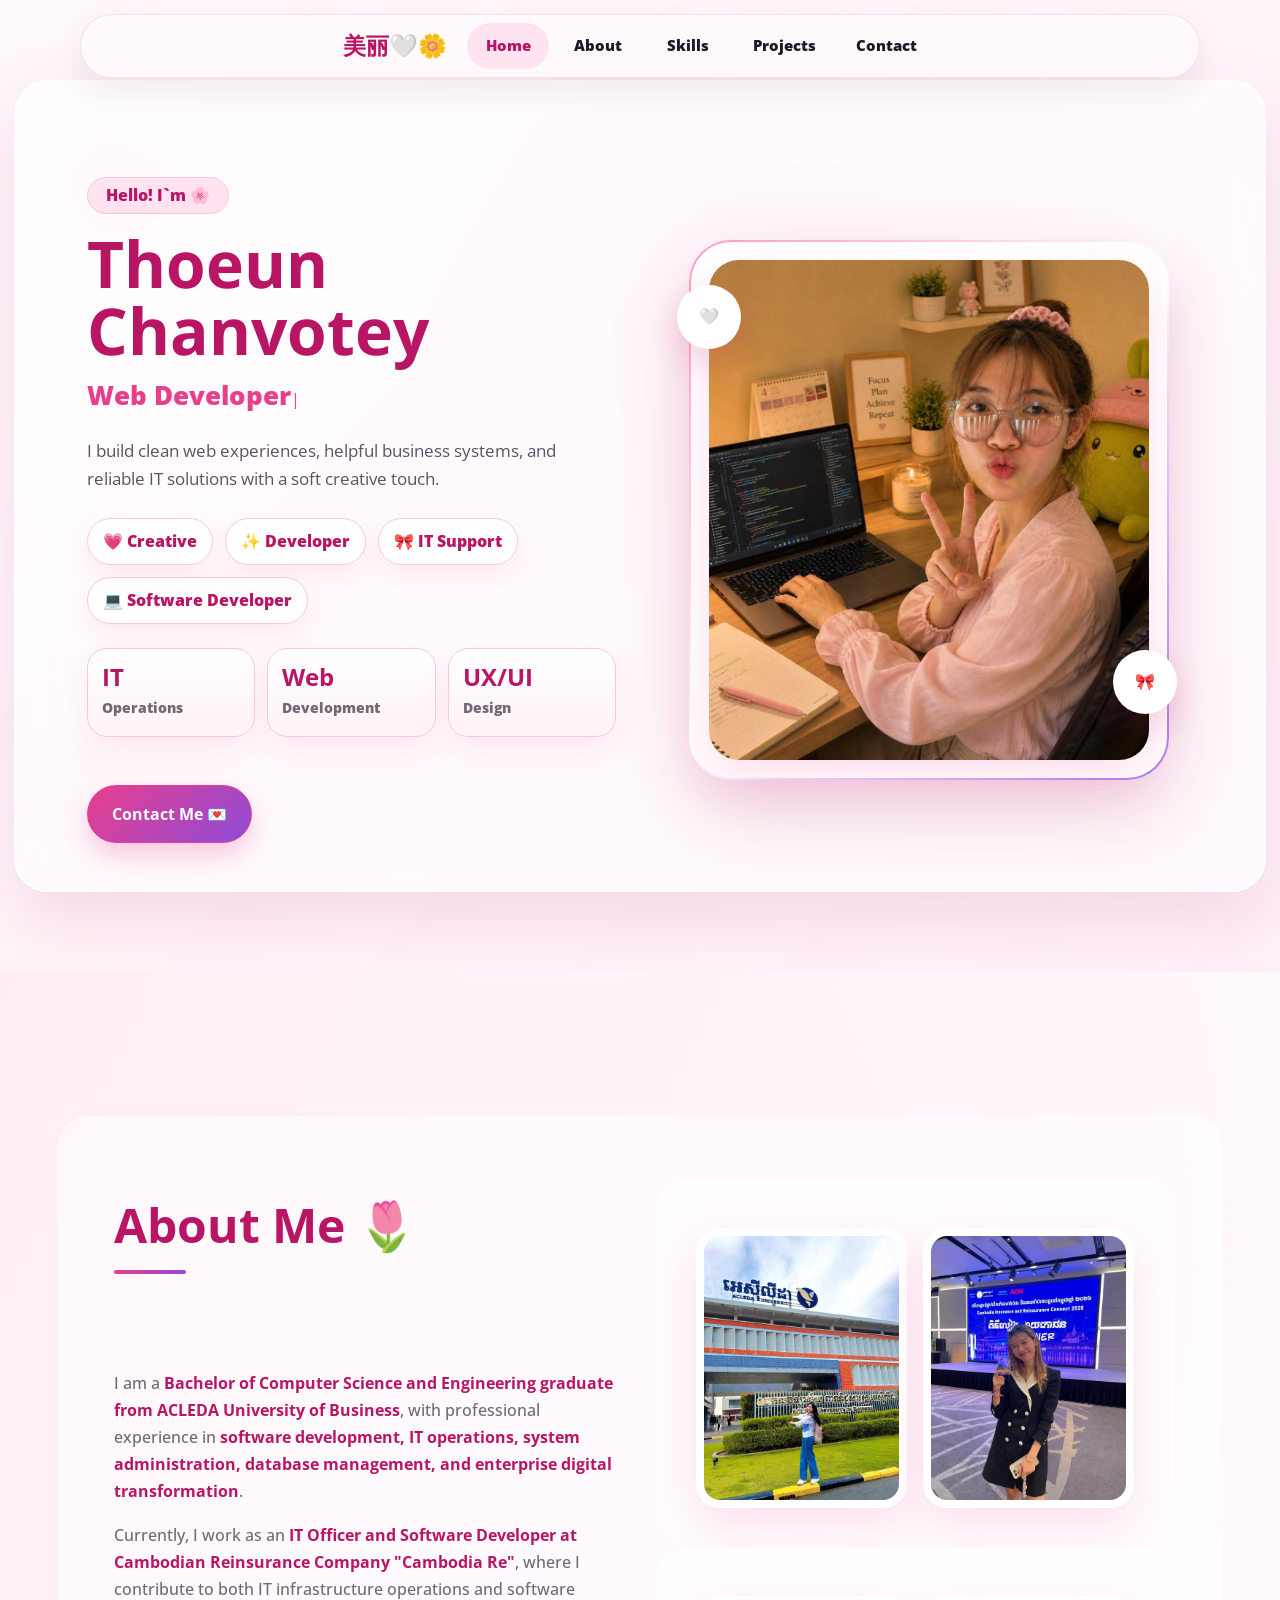
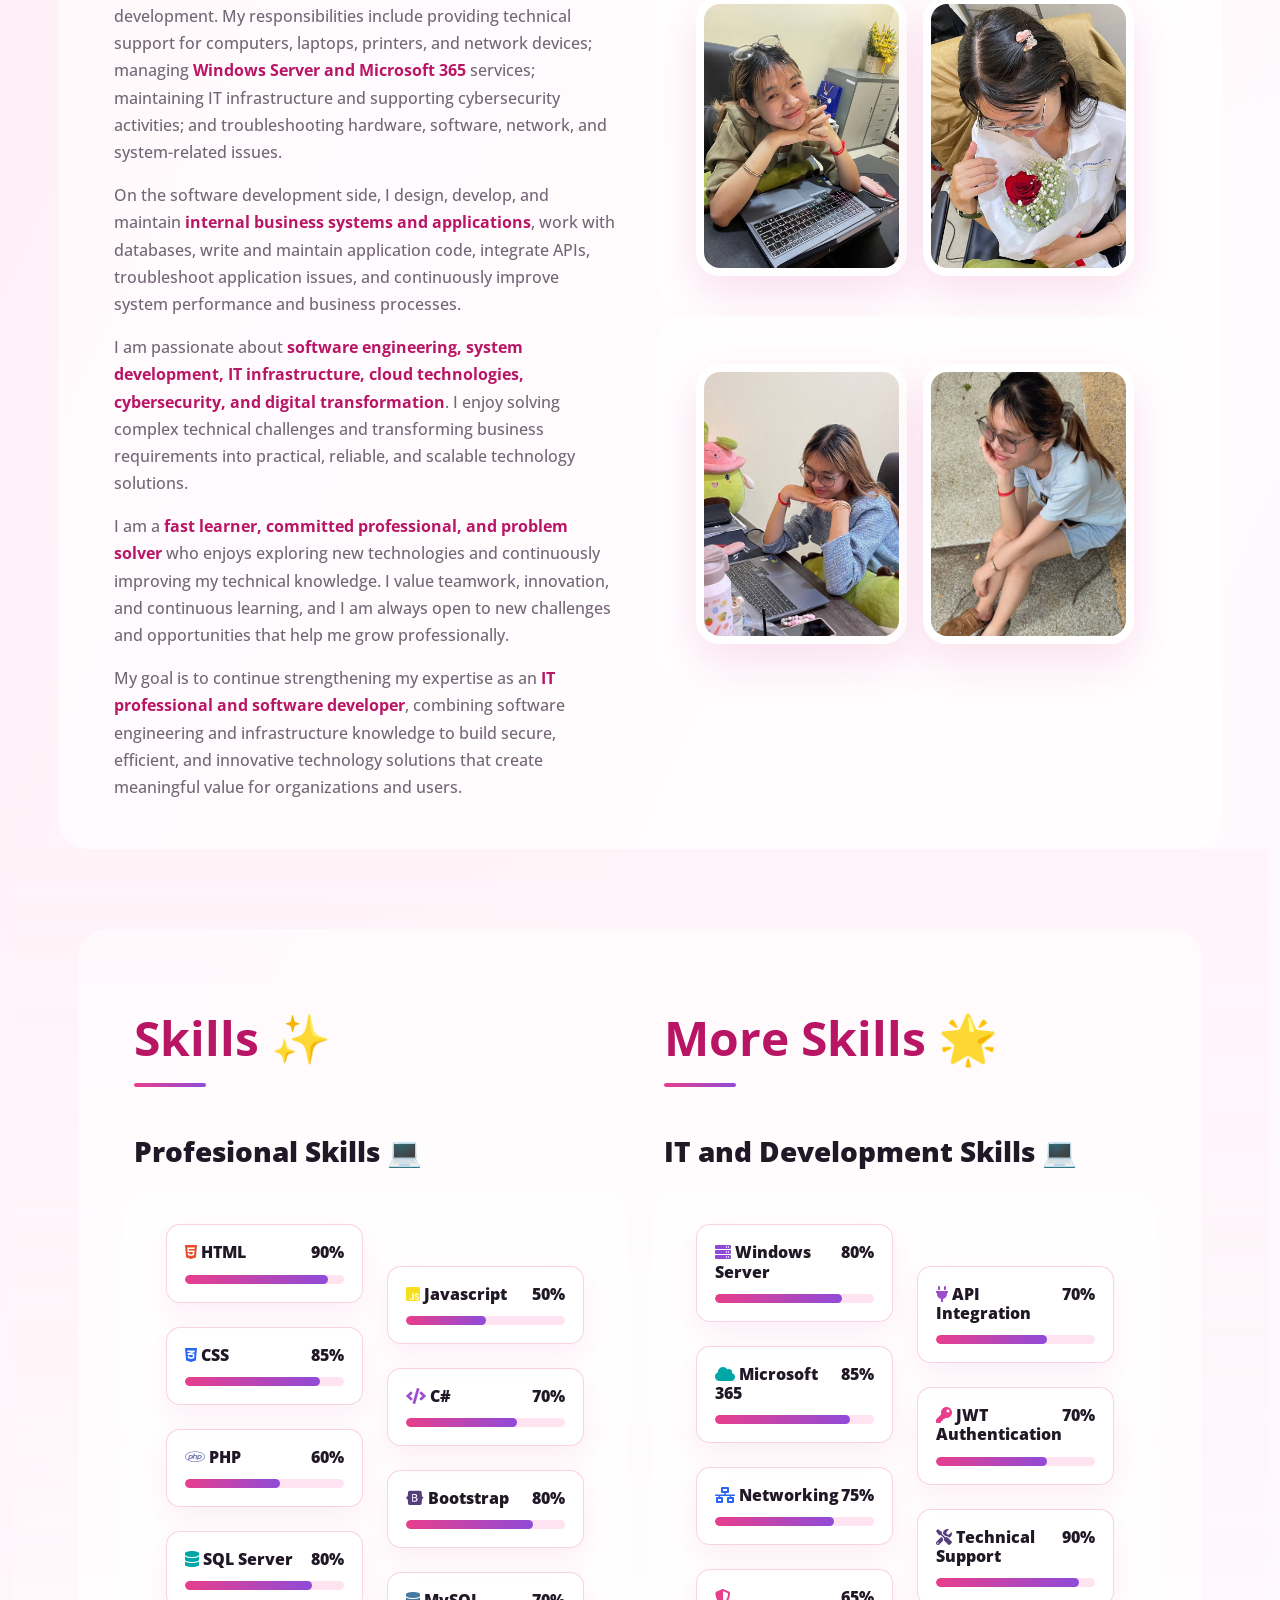
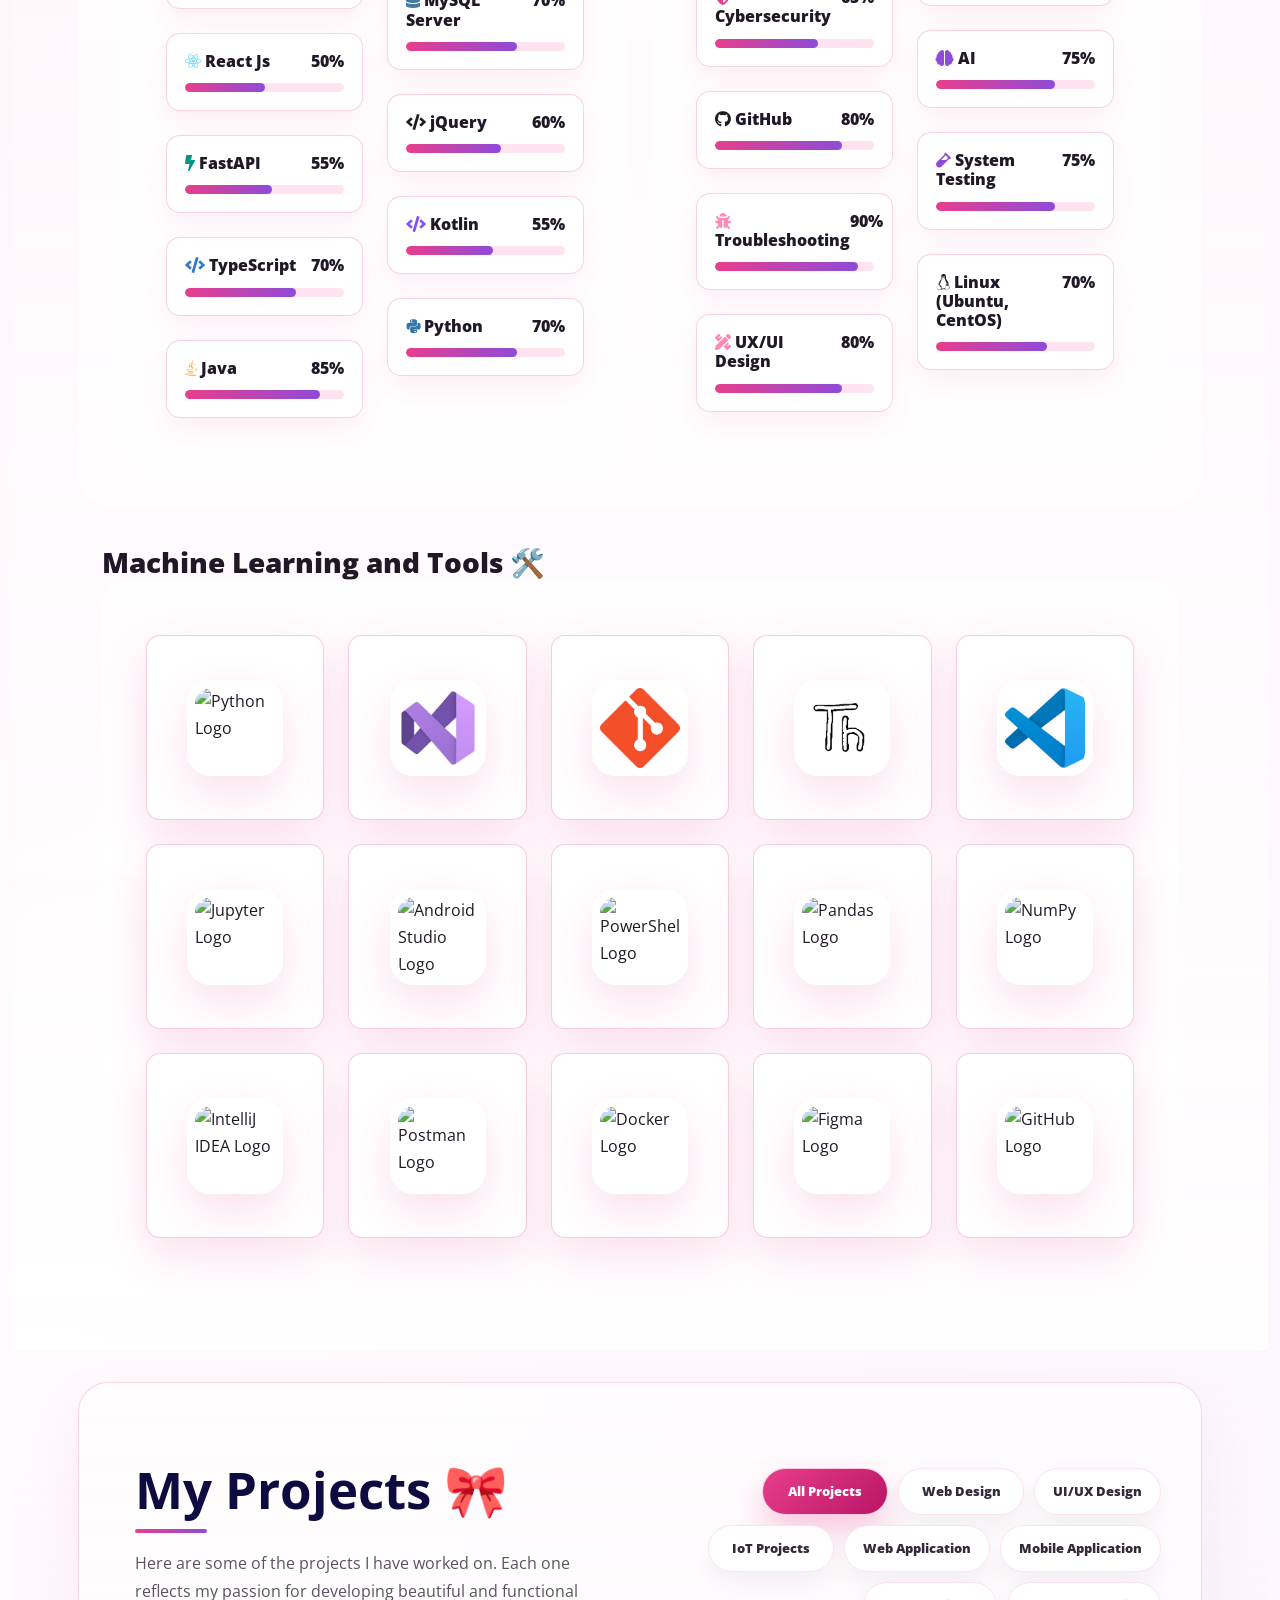
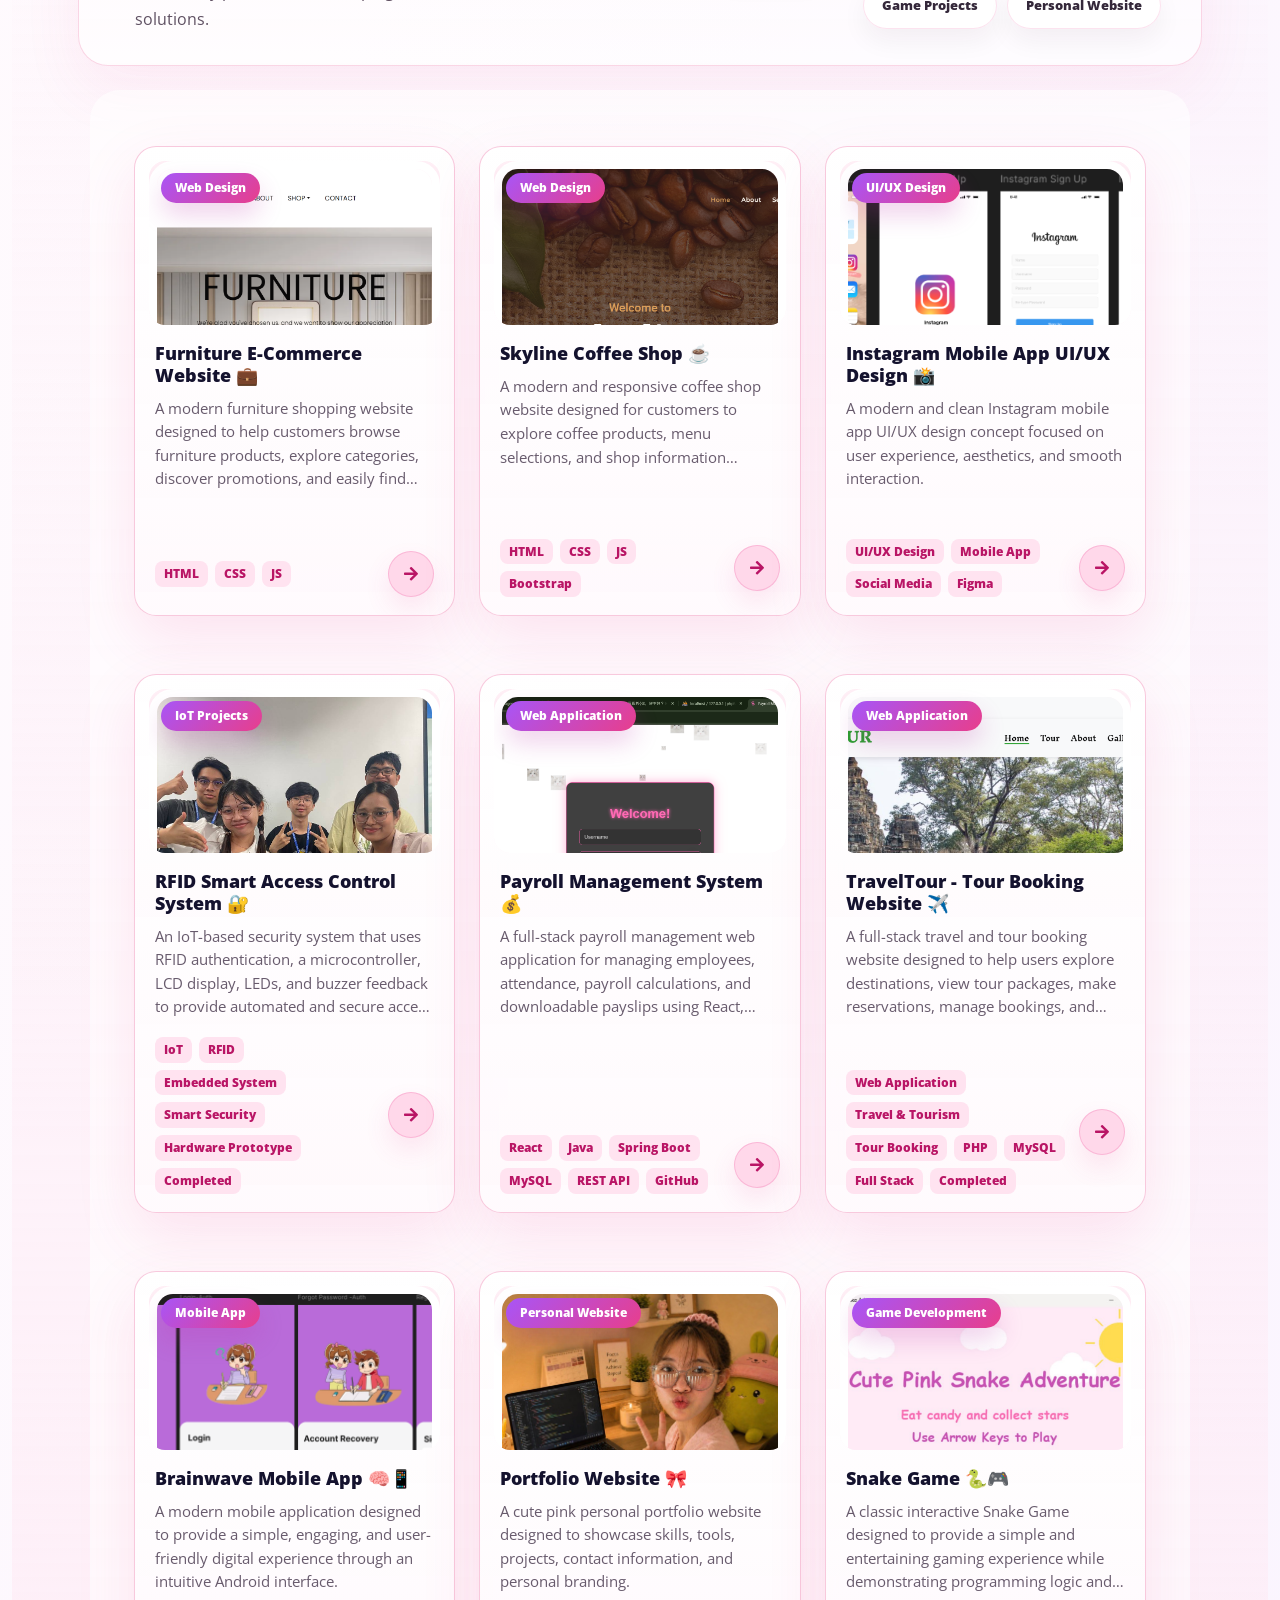
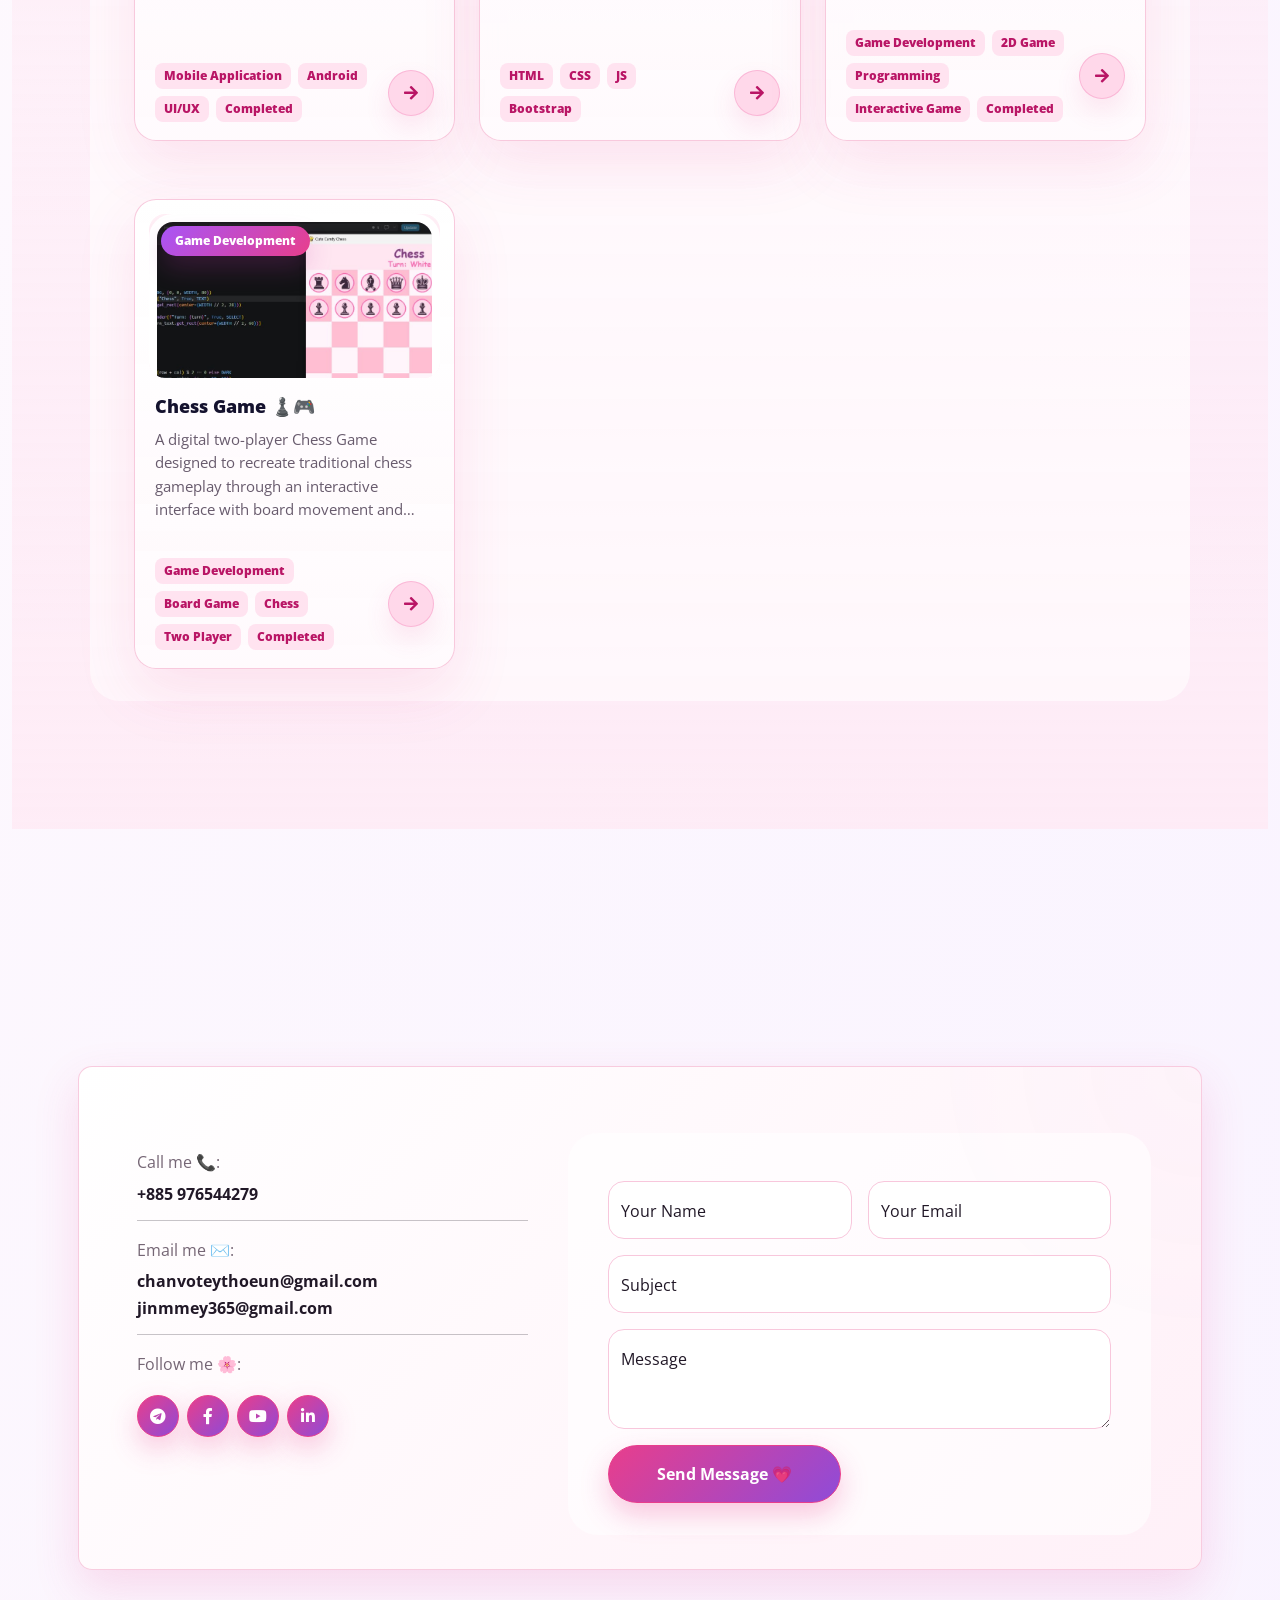
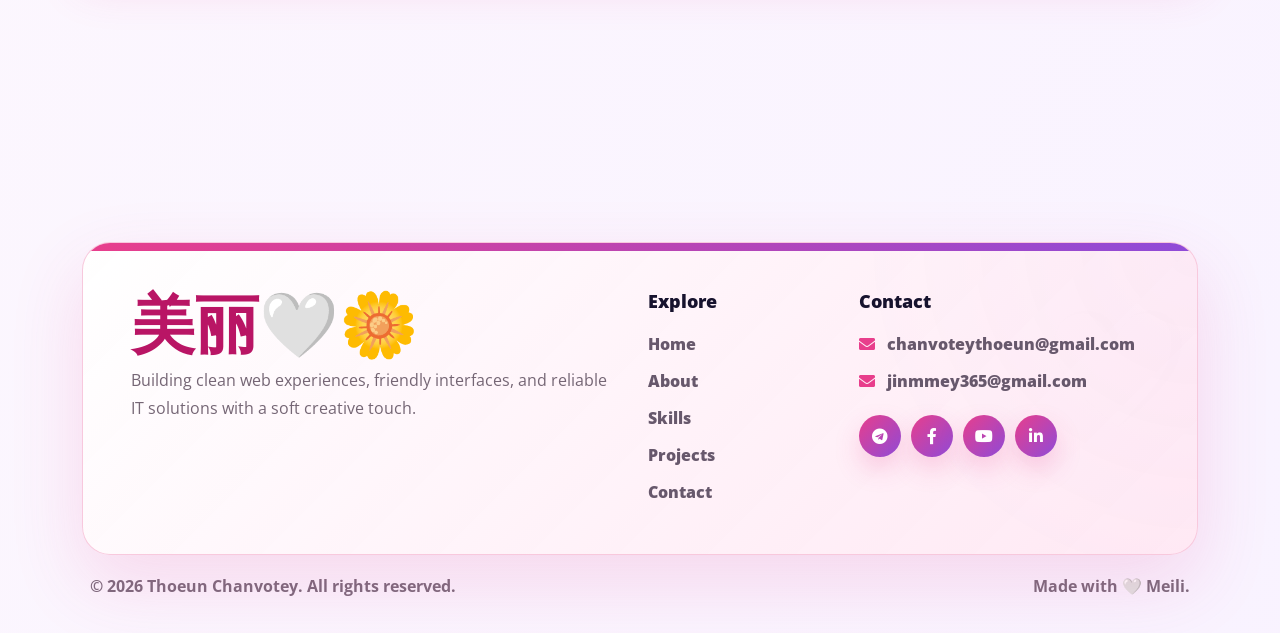
==== commit cf381010: "Fix mobile portfolio layout" ====
--- a/index.html
+++ b/index.html
@@ -29,7 +29,7 @@
     <link href="css/bootstrap.min.css" rel="stylesheet">
 
     <!-- Template Stylesheet -->
-    <link href="css/style.css" rel="stylesheet">
+    <link href="css/style.css?v=20260812-hero-name-fix" rel="stylesheet">
 </head>
 
 <body>
@@ -78,16 +78,16 @@
         <div class="container">
             <div class="row g-5 align-items-center">
                 <div class="col-lg-6 py-6 pb-0 pt-lg-0">
-                    <h3 class="text-black mb-3">Hello! I`m ðŸŒ¸</h3>
+                    <h3 class="text-black mb-3">Hello! I`m 🌸</h3>
                     <h1 class="display-3 mb-3">Thoeun Chanvotey</h1>
                     <h3 class="typed-text-output d-inline"></h3>
                     <div class="typed-text d-none">Web Designer, Web Developer, Front-End Developer, Back-End Developer, UX/UI Design, Technical Support,Software Developer</div>
                     <p class="hero-intro mt-4">I build clean web experiences, helpful business systems, and reliable IT solutions with a soft creative touch.</p>
                     <div class="hero-badges mt-4">
-                        <span>ðŸ’— Creative</span>
-                        <span>âœ¨ Developer</span>
-                        <span>ðŸŽ€ IT Support</span>
-                        <span>ðŸ’» Software Developer</span>
+                        <span>💗 Creative</span>
+                        <span>✨ Developer</span>
+                        <span>🎀 IT Support</span>
+                        <span>💻 Software Developer</span>
                     </div>
                     <div class="hero-stats mt-4">
                         <div><strong>IT</strong><small>Operations</small></div>
@@ -95,7 +95,7 @@
                         <div><strong>UX/UI</strong><small>Design</small></div>
                     </div>
                     <div class="d-flex align-items-center pt-5">
-                        <a href="javascript:void(0)" data-scroll-target="#contact" class="btn btn-primary py-3 px-4 me-5">Contact Me ðŸ’Œ</a>
+                        <a href="javascript:void(0)" data-scroll-target="#contact" class="btn btn-primary py-3 px-4 me-5">Contact Me 💌</a>
                         
                     </div>
                 </div>
@@ -125,7 +125,7 @@
 </p>
 
 <p class="mb">
-    Currently, I work as an <strong>IT Officer and Software Developer at Cambodian Reinsurance Company (Cambodia Re)</strong>, 
+    Currently, I work as an <strong>IT Officer and Software Developer at Cambodian Reinsurance Company "Cambodia Re"</strong>, 
     where I contribute to both IT infrastructure operations and software development. My responsibilities include 
     providing technical support for computers, laptops, printers, and network devices; managing 
     <strong>Windows Server and Microsoft 365</strong> services; maintaining IT infrastructure and supporting 
@@ -391,7 +391,7 @@
     <script src="lib/lightbox/js/lightbox.min.js"></script>
 
     <!-- Template Javascript -->
-    <script src="js/main.js"></script>
+    <script src="js/main.js?v=20260812-hero-name-fix"></script>
 </body>
 
 </html>
--- a/css/style.css
+++ b/css/style.css
@@ -1597,6 +1597,25 @@
 }
 
 @media (max-width: 991.98px) {
+    .tools-section h3 {
+        max-width: 100%;
+        font-size: clamp(1.75rem, 8vw, 2.4rem);
+        line-height: 1.15;
+        overflow-wrap: anywhere;
+    }
+
+    .tools-grid {
+        justify-content: center;
+    }
+
+    .tools-grid .portfolio-item,
+    .tools-grid .portfolio-item.col-lg-4,
+    .tools-grid .portfolio-item.col-md-6 {
+        flex: 0 0 33.333333% !important;
+        width: 33.333333% !important;
+        max-width: 33.333333% !important;
+    }
+
     .navbar {
         top: 8px;
         width: calc(100% - 18px);
@@ -1748,19 +1767,32 @@
         font-size: clamp(2.15rem, 14vw, 3rem);
     }
 
-    .tools-grid .portfolio-item {
+    #home .display-3 {
+        max-width: 100%;
+        margin-inline: auto;
+        font-size: clamp(2.35rem, 11vw, 3.2rem);
+        line-height: 1.05;
+        word-break: normal;
+        overflow-wrap: normal;
+        text-wrap: balance;
+    }
+
+    .tools-grid .portfolio-item,
+    .tools-grid .portfolio-item.col-lg-4,
+    .tools-grid .portfolio-item.col-md-6 {
         flex-basis: 50% !important;
         width: 50% !important;
         max-width: 50% !important;
     }
 
     .tools-grid .portfolio-img {
-        min-height: 155px;
+        min-height: 140px;
+        padding: 18px;
     }
 
     .tools-grid .portfolio-img img {
-        width: 78px !important;
-        height: 78px !important;
+        width: 72px !important;
+        height: 72px !important;
     }
 
     .detail-panel {
@@ -1840,9 +1872,201 @@
 }
 
 @media (max-width: 380px) {
-    .tools-grid .portfolio-item {
+    .tools-grid .portfolio-item,
+    .tools-grid .portfolio-item.col-lg-4,
+    .tools-grid .portfolio-item.col-md-6 {
         flex-basis: 100% !important;
         width: 100% !important;
         max-width: 100% !important;
     }
 }
+
+/********** Final Mobile Responsive Hotfix **********/
+@media only screen and (max-width: 767.98px) {
+    html,
+    body {
+        width: 100%;
+        max-width: 100%;
+        overflow-x: hidden;
+    }
+
+    .container,
+    .container-xxl {
+        width: 100%;
+        max-width: 100%;
+        padding-left: 18px;
+        padding-right: 18px;
+    }
+
+    #skill .tools-section {
+        padding-inline: 0;
+    }
+
+    #skill .tools-section h3 {
+        margin-bottom: 1.5rem !important;
+        font-size: 1.85rem !important;
+        line-height: 1.18 !important;
+        word-break: normal;
+        overflow-wrap: anywhere;
+    }
+
+    #tools-grid.tools-grid {
+        display: grid !important;
+        grid-template-columns: repeat(2, minmax(0, 1fr)) !important;
+        gap: 16px !important;
+        margin: 0 !important;
+    }
+
+    #tools-grid.tools-grid::before,
+    #tools-grid.tools-grid::after {
+        display: none !important;
+        content: none !important;
+    }
+
+    #tools-grid.tools-grid > .portfolio-item {
+        display: block !important;
+        width: 100% !important;
+        max-width: 100% !important;
+        min-width: 0 !important;
+        flex: none !important;
+        padding: 0 !important;
+    }
+
+    #tools-grid.tools-grid .portfolio-img {
+        min-height: 132px !important;
+        padding: 16px !important;
+        border-radius: 18px !important;
+    }
+
+    #tools-grid.tools-grid .portfolio-img img {
+        width: 68px !important;
+        height: 68px !important;
+        max-width: 68px !important;
+        object-fit: contain !important;
+    }
+
+    #tools-grid.tools-grid .portfolio-btn {
+        display: none !important;
+    }
+}
+
+/********** Final Hero Mobile Type Hotfix **********/
+@media only screen and (max-width: 767.98px) {
+    #home .display-3 {
+        display: block !important;
+        width: min(100%, 340px) !important;
+        margin-left: auto !important;
+        margin-right: auto !important;
+        font-size: clamp(2.45rem, 10.5vw, 3.15rem) !important;
+        line-height: 1.05 !important;
+        letter-spacing: 0 !important;
+        word-break: keep-all !important;
+        overflow-wrap: normal !important;
+        white-space: normal !important;
+        text-align: center !important;
+    }
+}
+
+@media only screen and (max-width: 380px) {
+    #tools-grid.tools-grid {
+        grid-template-columns: 1fr !important;
+    }
+}
+
+/********** Final Project Mobile Hotfix **********/
+@media only screen and (max-width: 767.98px) {
+    #project .container {
+        padding-left: 18px !important;
+        padding-right: 18px !important;
+    }
+
+    #project-grid.portfolio-container,
+    #project-grid {
+        display: grid !important;
+        grid-template-columns: 1fr !important;
+        gap: 22px !important;
+        margin: 0 !important;
+        width: 100% !important;
+    }
+
+    #project-grid::before,
+    #project-grid::after {
+        display: none !important;
+        content: none !important;
+    }
+
+    #project-grid > .portfolio-item,
+    #project-grid > .portfolio-item[class*="col-"] {
+        display: block !important;
+        width: 100% !important;
+        max-width: 100% !important;
+        min-width: 0 !important;
+        flex: none !important;
+        padding: 0 !important;
+    }
+
+    #project-grid .project-card {
+        min-height: auto !important;
+        width: 100% !important;
+        padding: 14px !important;
+        border-radius: 20px !important;
+    }
+
+    #project-grid .project-image {
+        aspect-ratio: 16 / 9 !important;
+    }
+
+    #project-grid .project-content {
+        padding: 16px 4px 4px !important;
+    }
+
+    #project-grid .project-content h3 {
+        font-size: 1.25rem !important;
+        line-height: 1.25 !important;
+        word-break: normal !important;
+        overflow-wrap: anywhere !important;
+    }
+
+    #project-grid .project-content p {
+        min-height: auto !important;
+        display: block !important;
+        overflow: visible !important;
+        font-size: .95rem !important;
+        line-height: 1.55 !important;
+        -webkit-line-clamp: unset !important;
+    }
+
+    #project-grid .project-footer {
+        align-items: flex-end !important;
+        gap: 12px !important;
+    }
+
+    #project-grid .project-tech {
+        display: flex !important;
+        flex: 1 1 auto !important;
+        flex-wrap: wrap !important;
+        gap: 8px !important;
+        min-width: 0 !important;
+    }
+
+    #project-grid .project-tech span {
+        display: inline-flex !important;
+        width: auto !important;
+        min-width: 0 !important;
+        max-width: 100% !important;
+        white-space: normal !important;
+        word-break: normal !important;
+        overflow-wrap: anywhere !important;
+        writing-mode: horizontal-tb !important;
+        text-orientation: mixed !important;
+        padding: 7px 10px !important;
+        font-size: .76rem !important;
+        line-height: 1.2 !important;
+    }
+
+    #project-grid .project-arrow {
+        width: 44px !important;
+        height: 44px !important;
+        flex: 0 0 44px !important;
+    }
+}
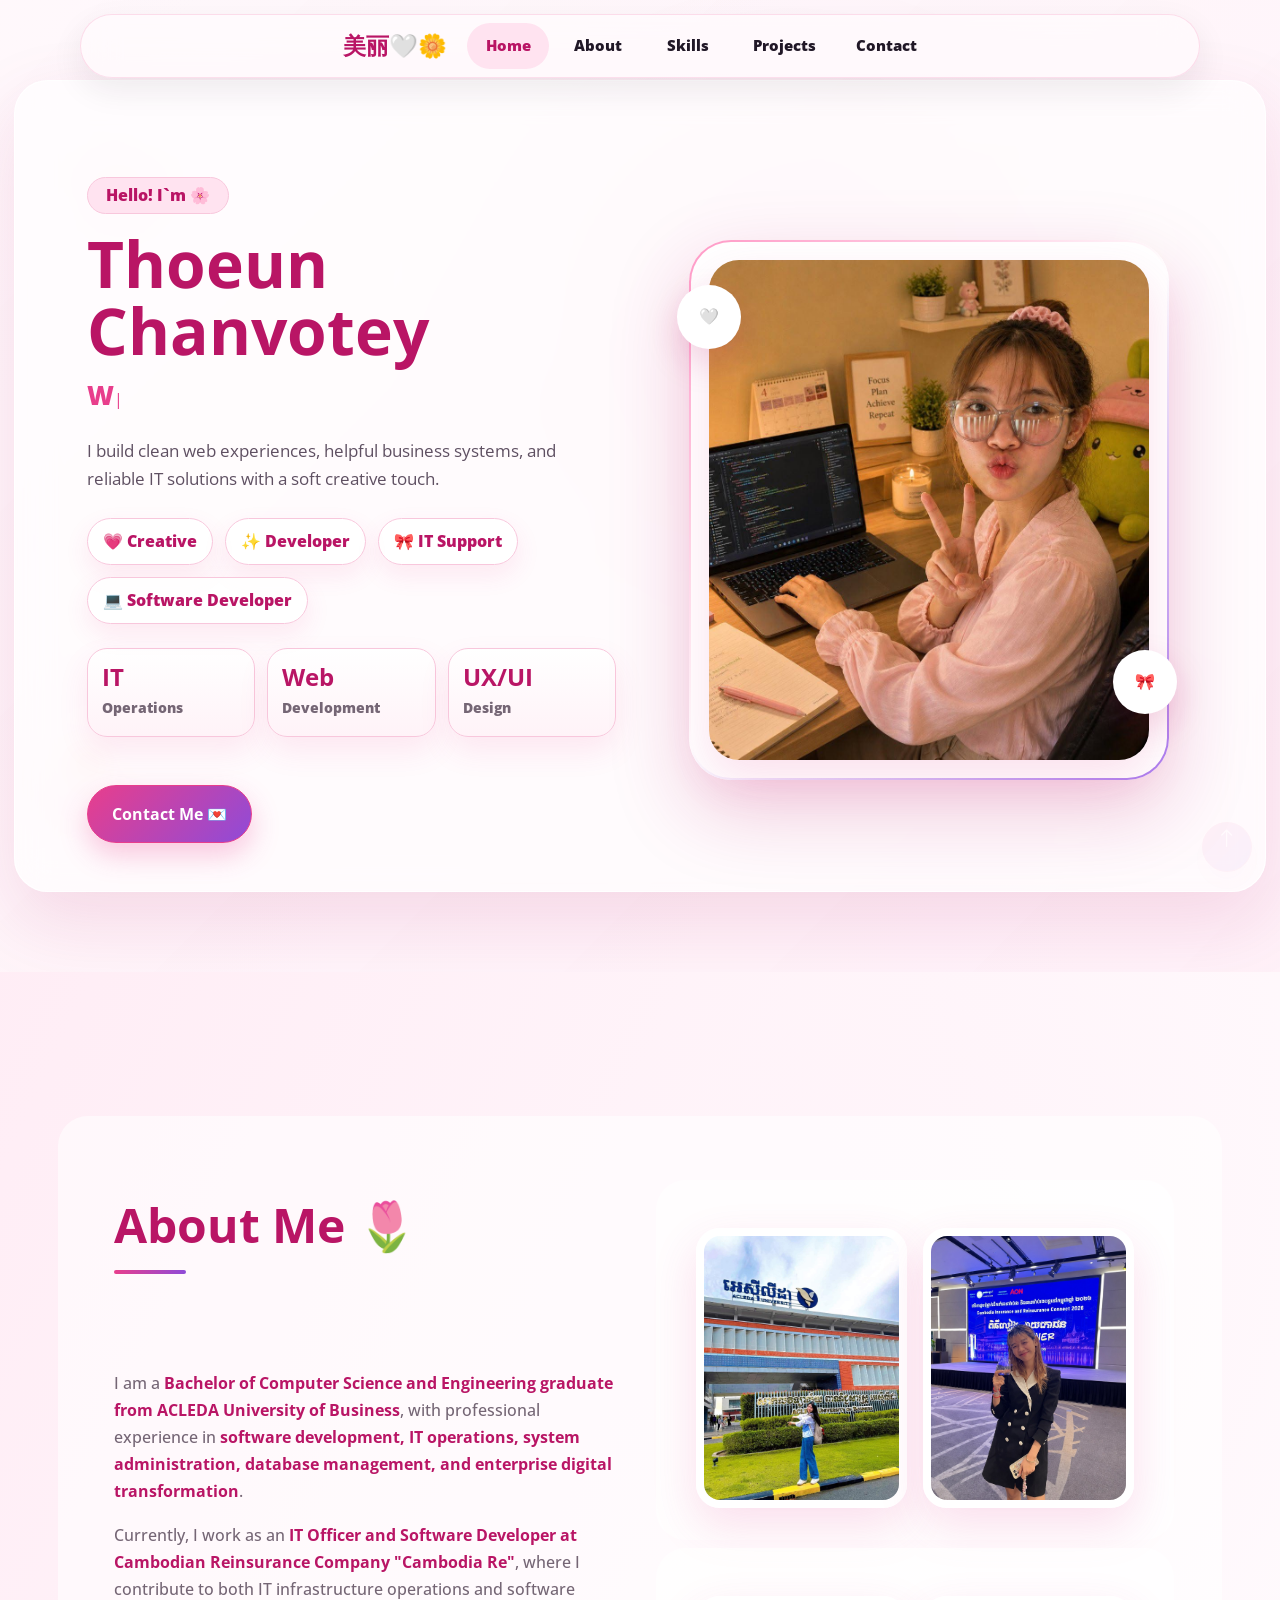
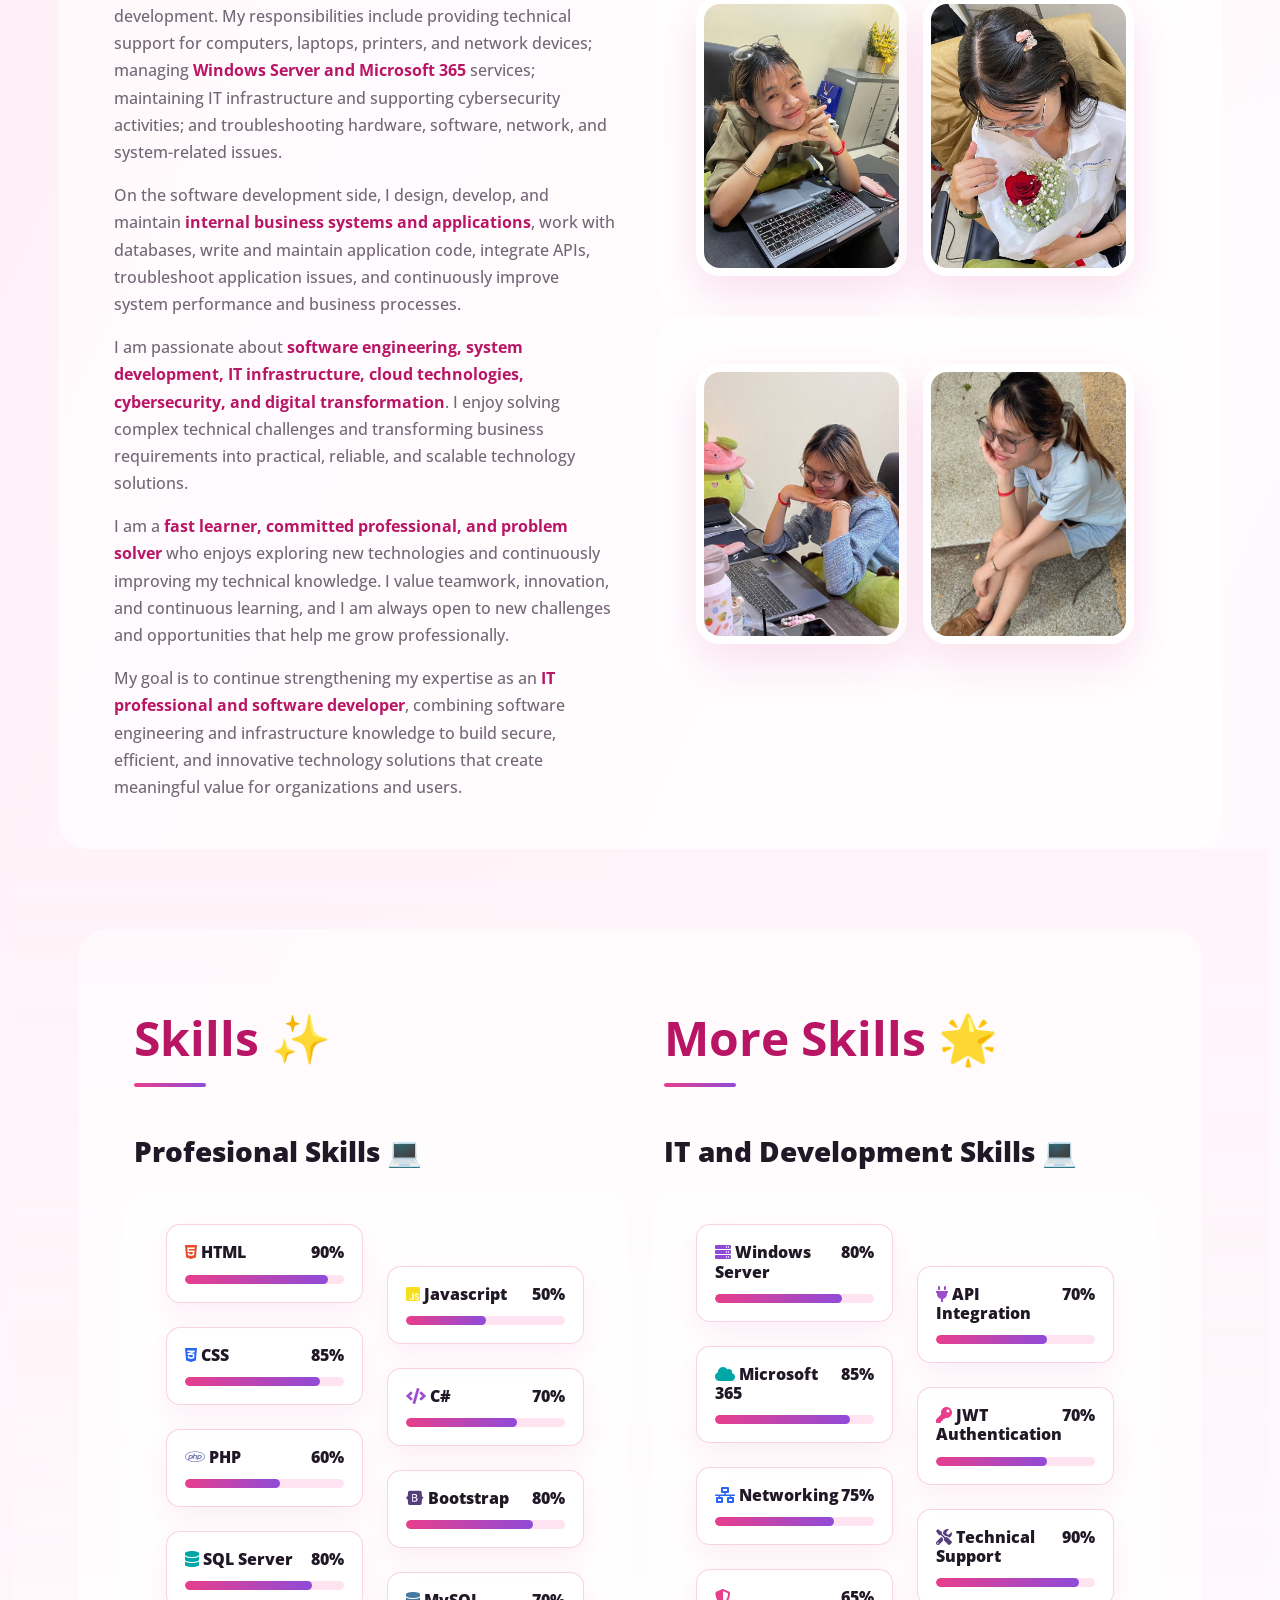
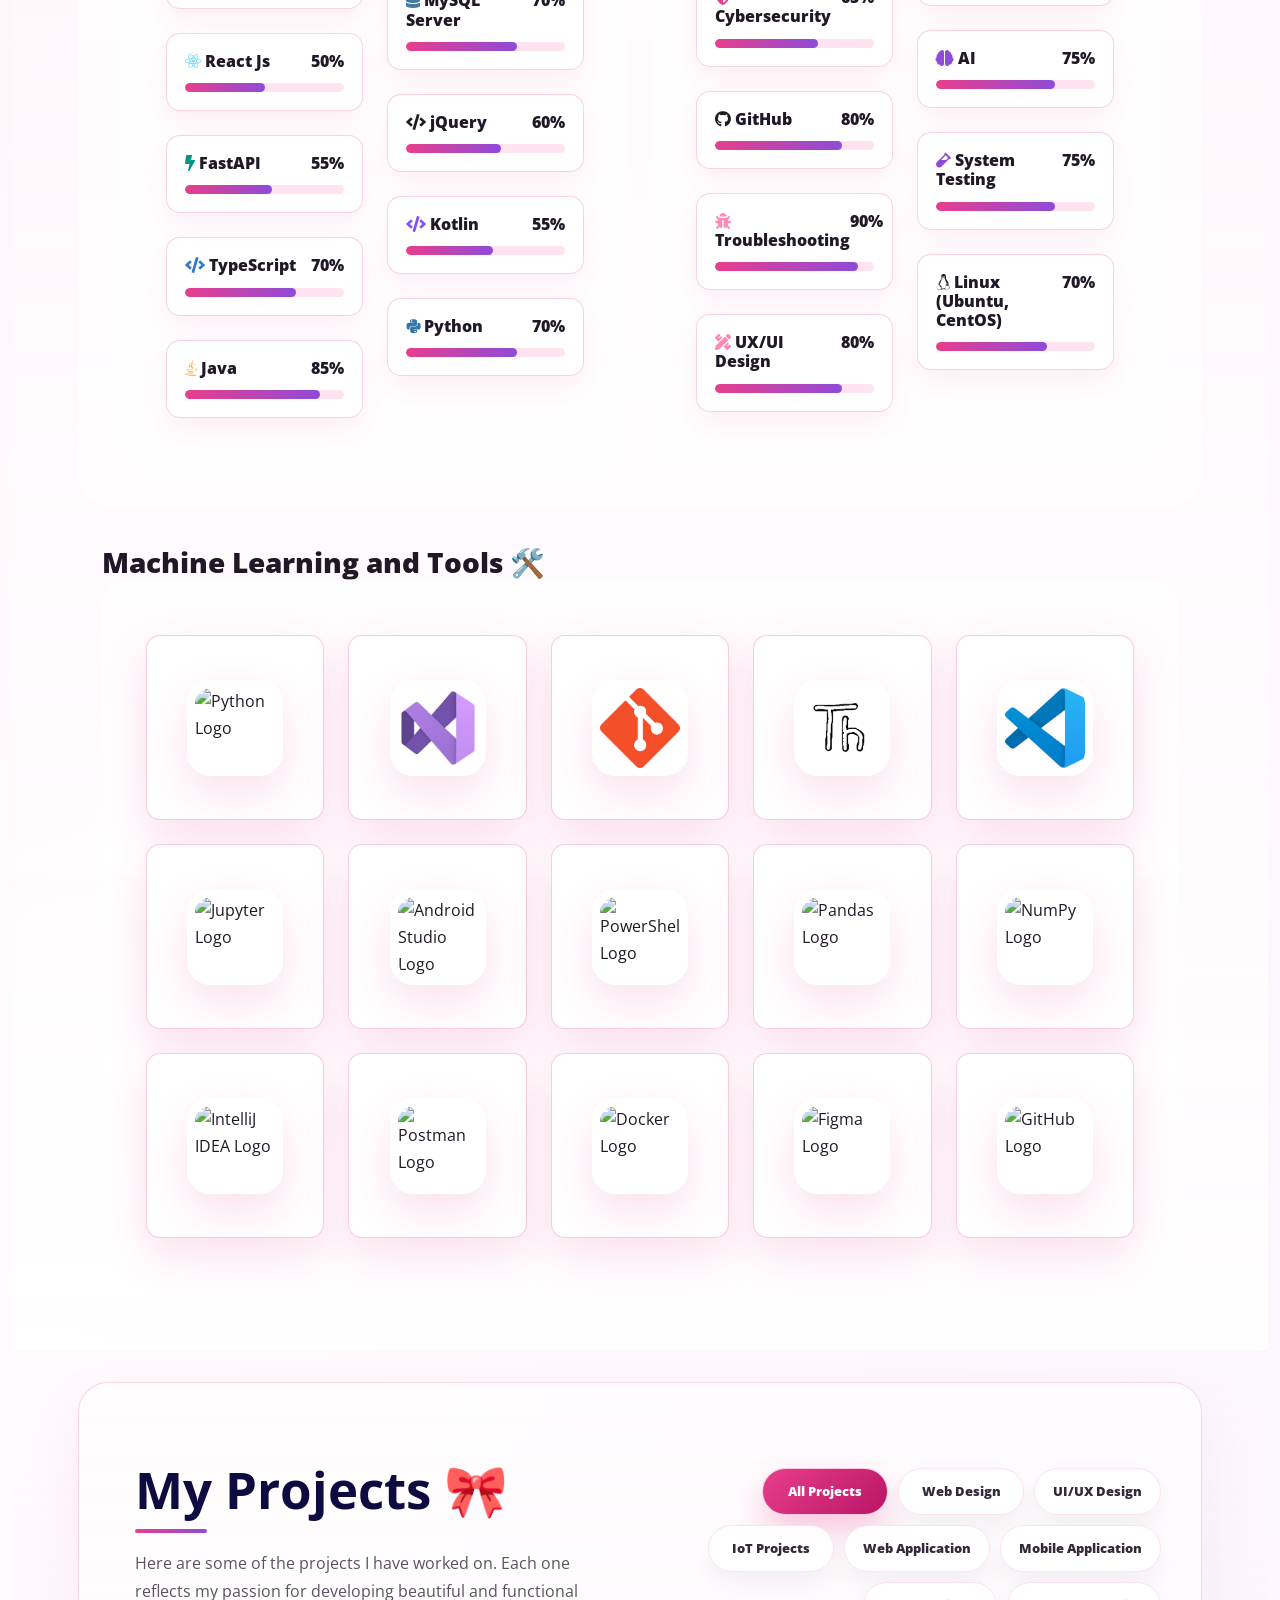
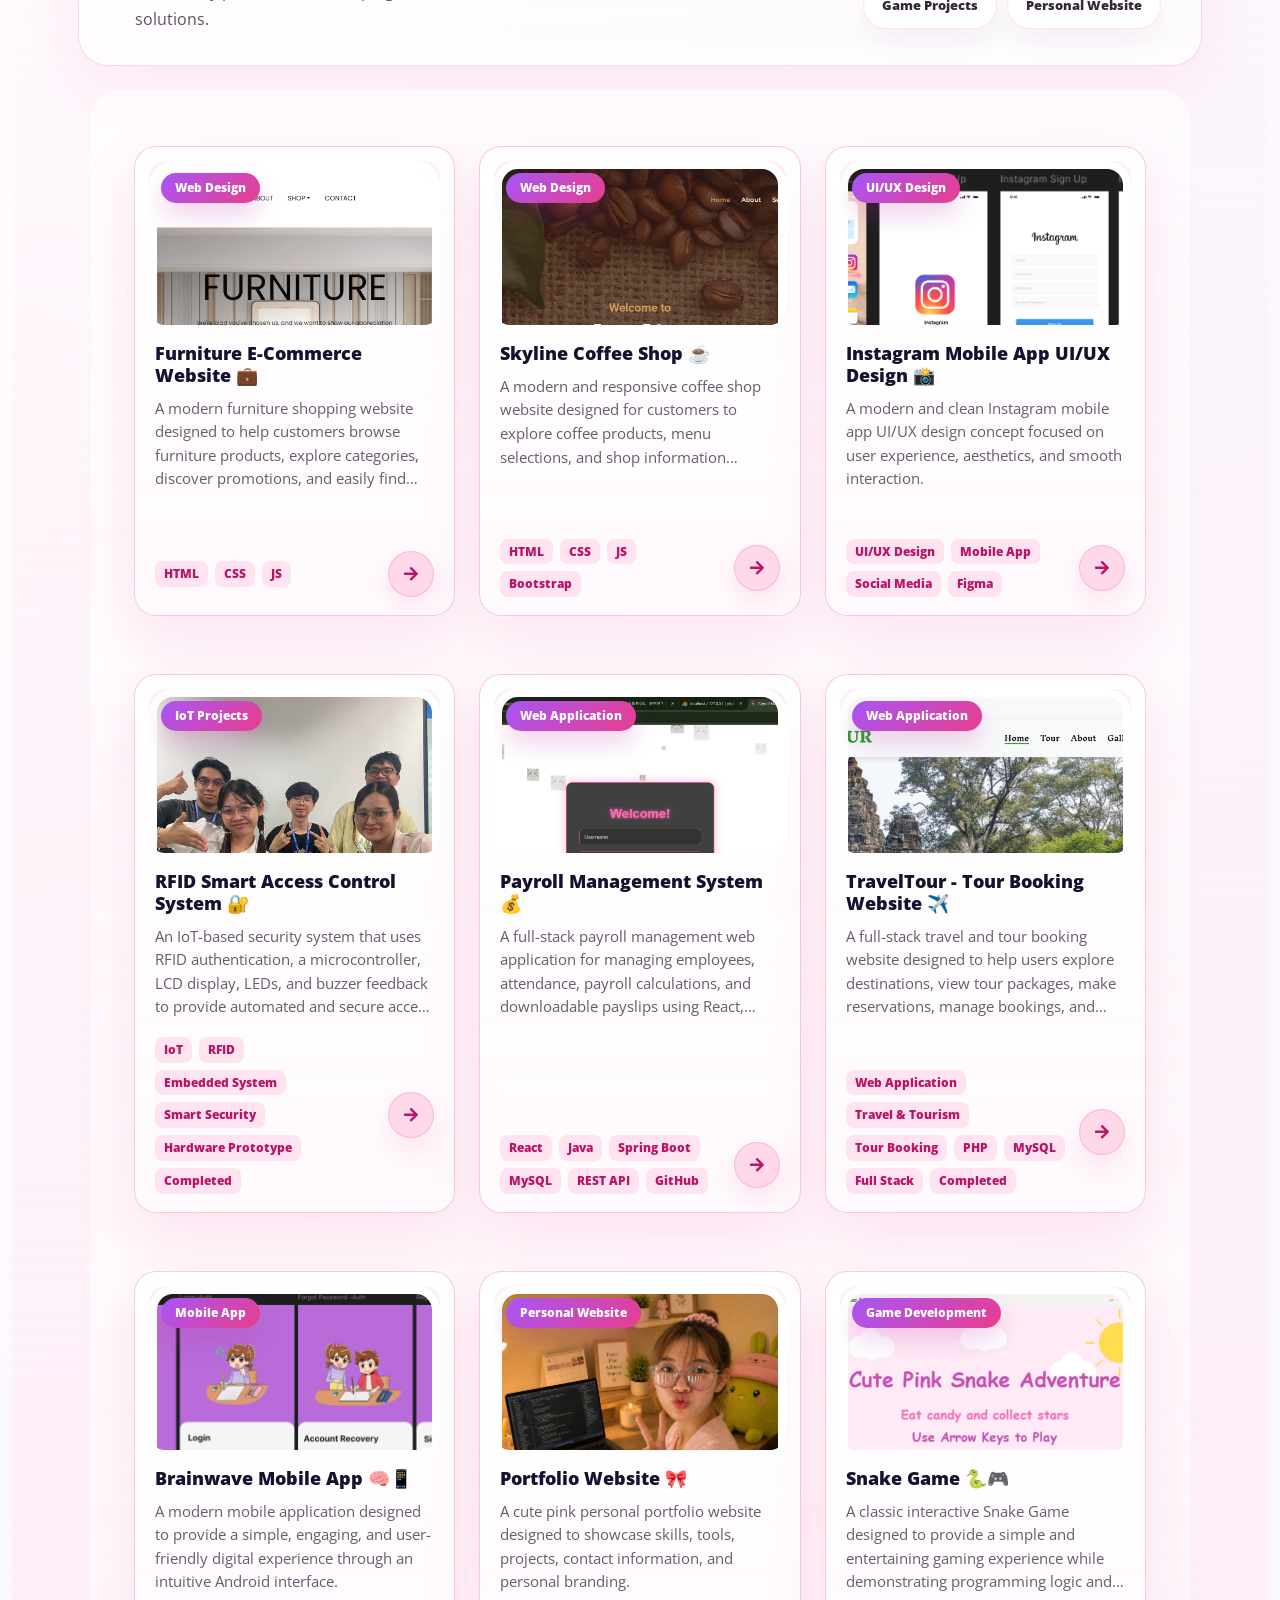
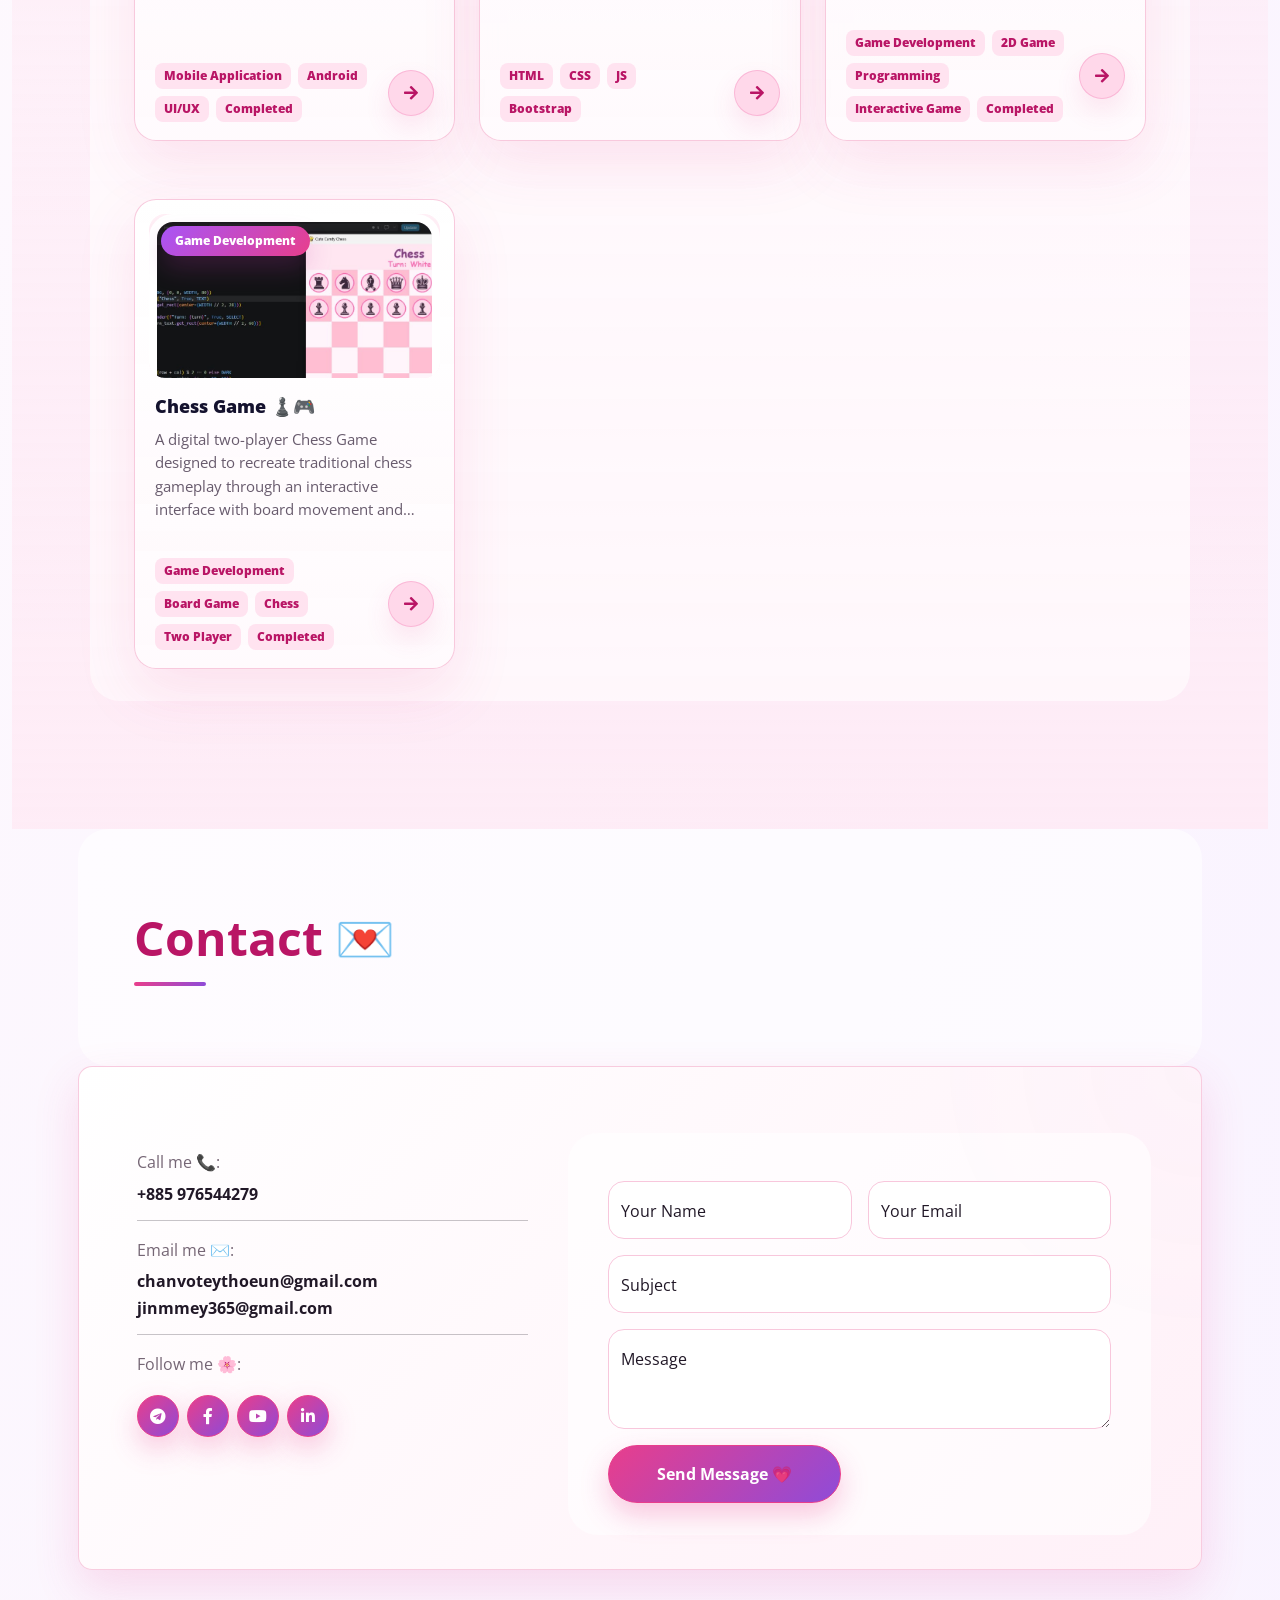
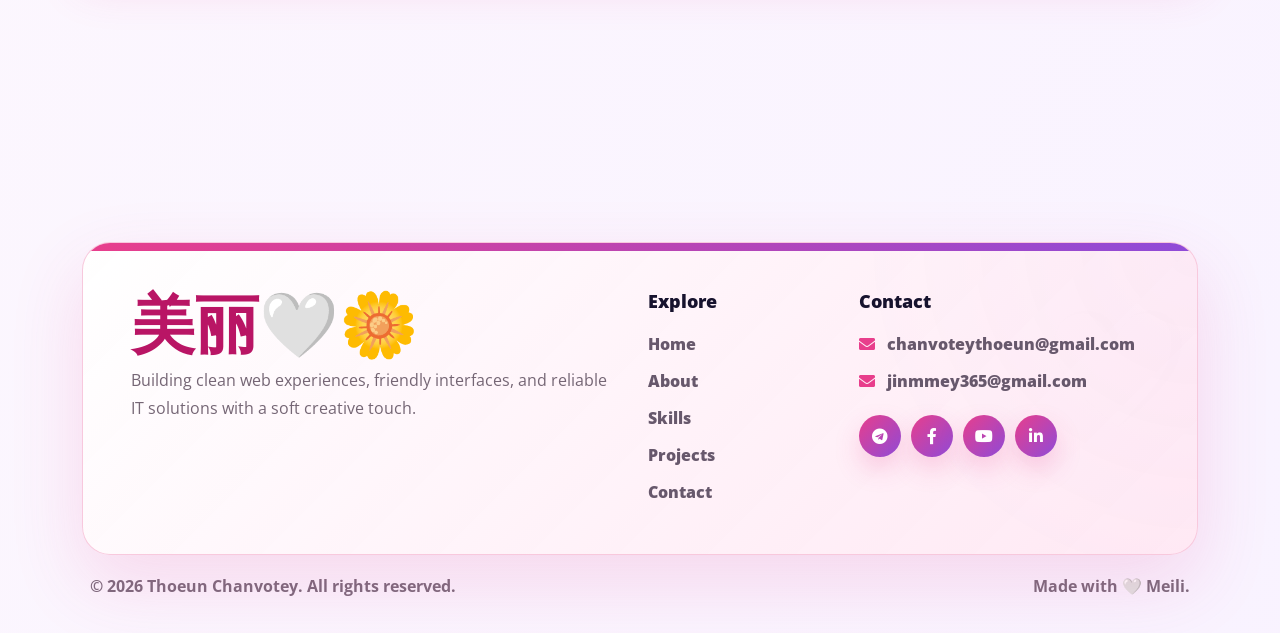
==== commit 6b28ea55: "Fix mobile project details" ====
--- a/index.html
+++ b/index.html
@@ -29,7 +29,7 @@
     <link href="css/bootstrap.min.css" rel="stylesheet">
 
     <!-- Template Stylesheet -->
-    <link href="css/style.css?v=20260812-hero-name-fix" rel="stylesheet">
+    <link href="css/style.css?v=20260812-direct-card-click" rel="stylesheet">
 </head>
 
 <body>
@@ -391,7 +391,7 @@
     <script src="lib/lightbox/js/lightbox.min.js"></script>
 
     <!-- Template Javascript -->
-    <script src="js/main.js?v=20260812-hero-name-fix"></script>
+    <script src="js/main.js?v=20260812-direct-card-click"></script>
 </body>
 
 </html>
--- a/css/style.css
+++ b/css/style.css
@@ -557,6 +557,7 @@
     border-radius: 22px;
     box-shadow: 0 22px 58px rgba(232, 62, 140, 0.13);
     transition: transform .28s ease, box-shadow .28s ease, border-color .28s ease;
+    cursor: pointer;
 }
 
 #project-grid .portfolio-item,
@@ -642,6 +643,8 @@
 }
 
 .project-footer {
+    position: relative;
+    z-index: 6;
     margin-top: auto;
     display: flex;
     align-items: center;
@@ -671,6 +674,8 @@
 }
 
 .project-arrow {
+    position: relative;
+    z-index: 20;
     width: 46px;
     height: 46px;
     flex: 0 0 46px;
@@ -682,6 +687,8 @@
     border-radius: 50%;
     border: 1px solid rgba(232, 62, 140, .22);
     box-shadow: 0 12px 26px rgba(232, 62, 140, .12);
+    pointer-events: auto !important;
+    touch-action: manipulation;
     transition: .25s ease;
 }
 
@@ -1950,6 +1957,172 @@
     }
 }
 
+/********** Final Project Detail Mobile Hotfix **********/
+@media only screen and (max-width: 767.98px) {
+    #project-detail {
+        width: 100% !important;
+        max-width: 100% !important;
+        overflow-x: hidden !important;
+    }
+
+    #project-detail .detail-back {
+        width: 100% !important;
+        margin-bottom: 16px !important;
+        padding: 12px 14px !important;
+        text-align: left !important;
+        background: rgba(255, 255, 255, .92) !important;
+        border: 1px solid rgba(248, 199, 220, .9) !important;
+        border-radius: 14px !important;
+    }
+
+    #project-detail .detail-layout,
+    #project-detail .detail-bottom-grid {
+        display: grid !important;
+        grid-template-columns: 1fr !important;
+        gap: 16px !important;
+        width: 100% !important;
+    }
+
+    #project-detail .detail-main,
+    #project-detail .detail-sidebar {
+        width: 100% !important;
+        max-width: 100% !important;
+        min-width: 0 !important;
+    }
+
+    #project-detail .detail-title-row {
+        display: block !important;
+        width: 100% !important;
+    }
+
+    #project-detail .detail-title-row h2 {
+        max-width: 100% !important;
+        margin-bottom: 12px !important;
+        font-size: clamp(2rem, 9.5vw, 2.65rem) !important;
+        line-height: 1.08 !important;
+        word-break: normal !important;
+        overflow-wrap: anywhere !important;
+    }
+
+    #project-detail .detail-title-row h2 span {
+        width: 42px !important;
+        height: 42px !important;
+        margin-left: 6px !important;
+        border-radius: 14px !important;
+        font-size: 1.45rem !important;
+    }
+
+    #project-detail .detail-title-row p {
+        max-width: 100% !important;
+        font-size: .98rem !important;
+        line-height: 1.65 !important;
+    }
+
+    #project-detail .detail-tags {
+        gap: 8px !important;
+    }
+
+    #project-detail .detail-tags span,
+    #project-detail .detail-tech-list span {
+        display: inline-flex !important;
+        align-items: center !important;
+        justify-content: center !important;
+        min-width: 0 !important;
+        width: auto !important;
+        max-width: 100% !important;
+        white-space: normal !important;
+        word-break: normal !important;
+        overflow-wrap: anywhere !important;
+        writing-mode: horizontal-tb !important;
+        text-orientation: mixed !important;
+        line-height: 1.25 !important;
+    }
+
+    #project-detail .detail-hero {
+        width: 100% !important;
+        padding: 8px !important;
+        aspect-ratio: 16 / 10 !important;
+        border-radius: 16px !important;
+    }
+
+    #project-detail .detail-hero img {
+        width: 100% !important;
+        height: 100% !important;
+        object-fit: cover !important;
+        border-radius: 12px !important;
+    }
+
+    #project-detail .detail-thumbs {
+        display: grid !important;
+        grid-template-columns: repeat(2, minmax(0, 1fr)) !important;
+        gap: 10px !important;
+        width: 100% !important;
+    }
+
+    #project-detail .detail-thumbs img {
+        height: 88px !important;
+        min-width: 0 !important;
+        padding: 4px !important;
+    }
+
+    #project-detail .detail-panel {
+        width: 100% !important;
+        max-width: 100% !important;
+        padding: 18px !important;
+        border-radius: 16px !important;
+    }
+
+    #project-detail .detail-panel h3 {
+        font-size: 1.1rem !important;
+        line-height: 1.3 !important;
+    }
+
+    #project-detail .detail-panel p,
+    #project-detail .detail-panel li {
+        font-size: .92rem !important;
+        line-height: 1.6 !important;
+    }
+
+    #project-detail .detail-panel ul,
+    #project-detail .feature-list,
+    #project-detail .detail-tech-list {
+        display: grid !important;
+        grid-template-columns: 1fr !important;
+        gap: 8px !important;
+    }
+
+    #project-detail .info-row {
+        display: grid !important;
+        grid-template-columns: 1fr !important;
+        gap: 3px !important;
+        padding: 9px 0 !important;
+    }
+
+    #project-detail .info-row strong {
+        overflow-wrap: anywhere !important;
+    }
+
+    #project-detail .detail-project-nav {
+        display: grid !important;
+        grid-template-columns: 1fr !important;
+        gap: 10px !important;
+        padding: 16px !important;
+        text-align: left !important;
+    }
+
+    #project-detail .detail-project-nav span,
+    #project-detail .detail-project-nav span:last-child {
+        text-align: left !important;
+    }
+
+    #project-detail .detail-project-nav button {
+        width: 100% !important;
+        padding: 12px !important;
+        border-radius: 12px !important;
+        background: #ffe3f0 !important;
+    }
+}
+
 /********** Final Hero Mobile Type Hotfix **********/
 @media only screen and (max-width: 767.98px) {
     #home .display-3 {
@@ -2010,6 +2183,7 @@
         width: 100% !important;
         padding: 14px !important;
         border-radius: 20px !important;
+        touch-action: manipulation !important;
     }
 
     #project-grid .project-image {
@@ -2065,8 +2239,17 @@
     }
 
     #project-grid .project-arrow {
-        width: 44px !important;
+        width: auto !important;
         height: 44px !important;
-        flex: 0 0 44px !important;
-    }
-}
+        flex: 0 0 auto !important;
+        padding: 0 14px !important;
+        gap: 8px !important;
+        border-radius: 999px !important;
+    }
+
+    #project-grid .project-arrow::before {
+        content: "View";
+        font-size: .78rem;
+        font-weight: 900;
+    }
+}
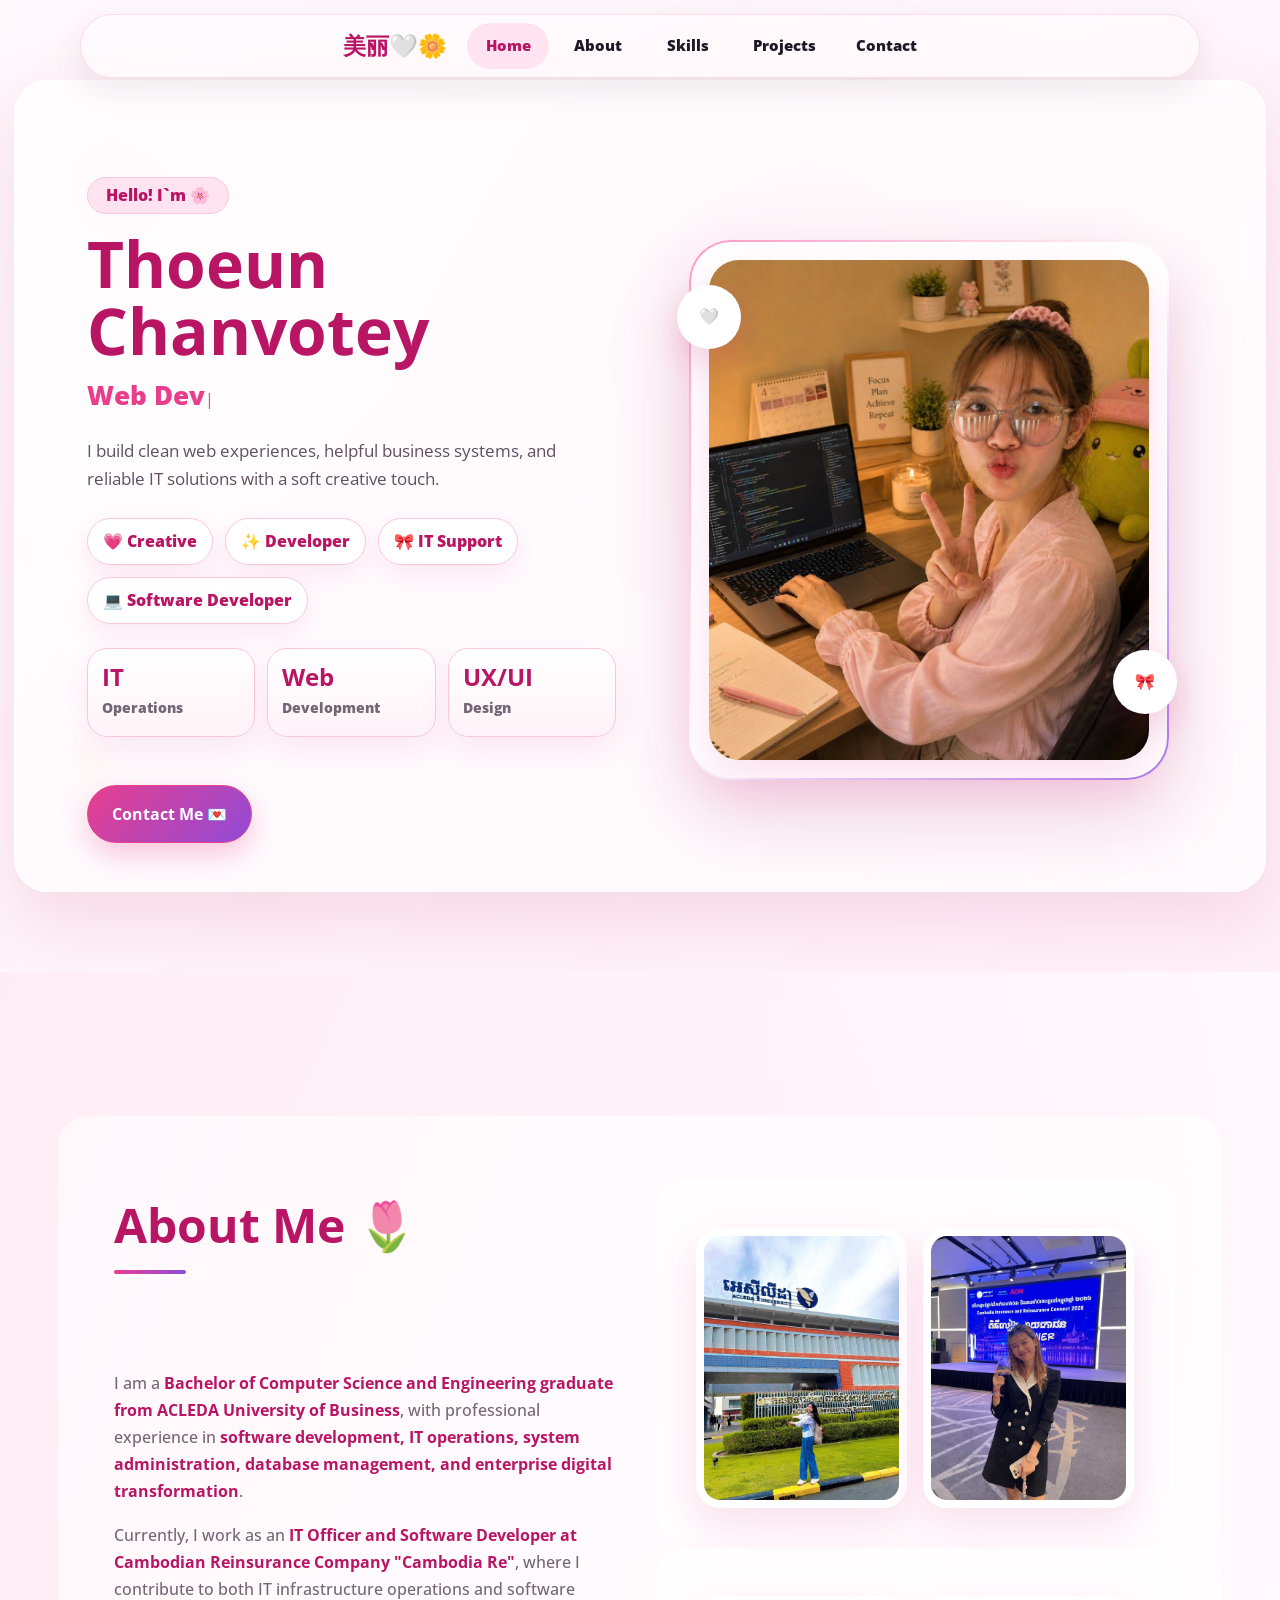
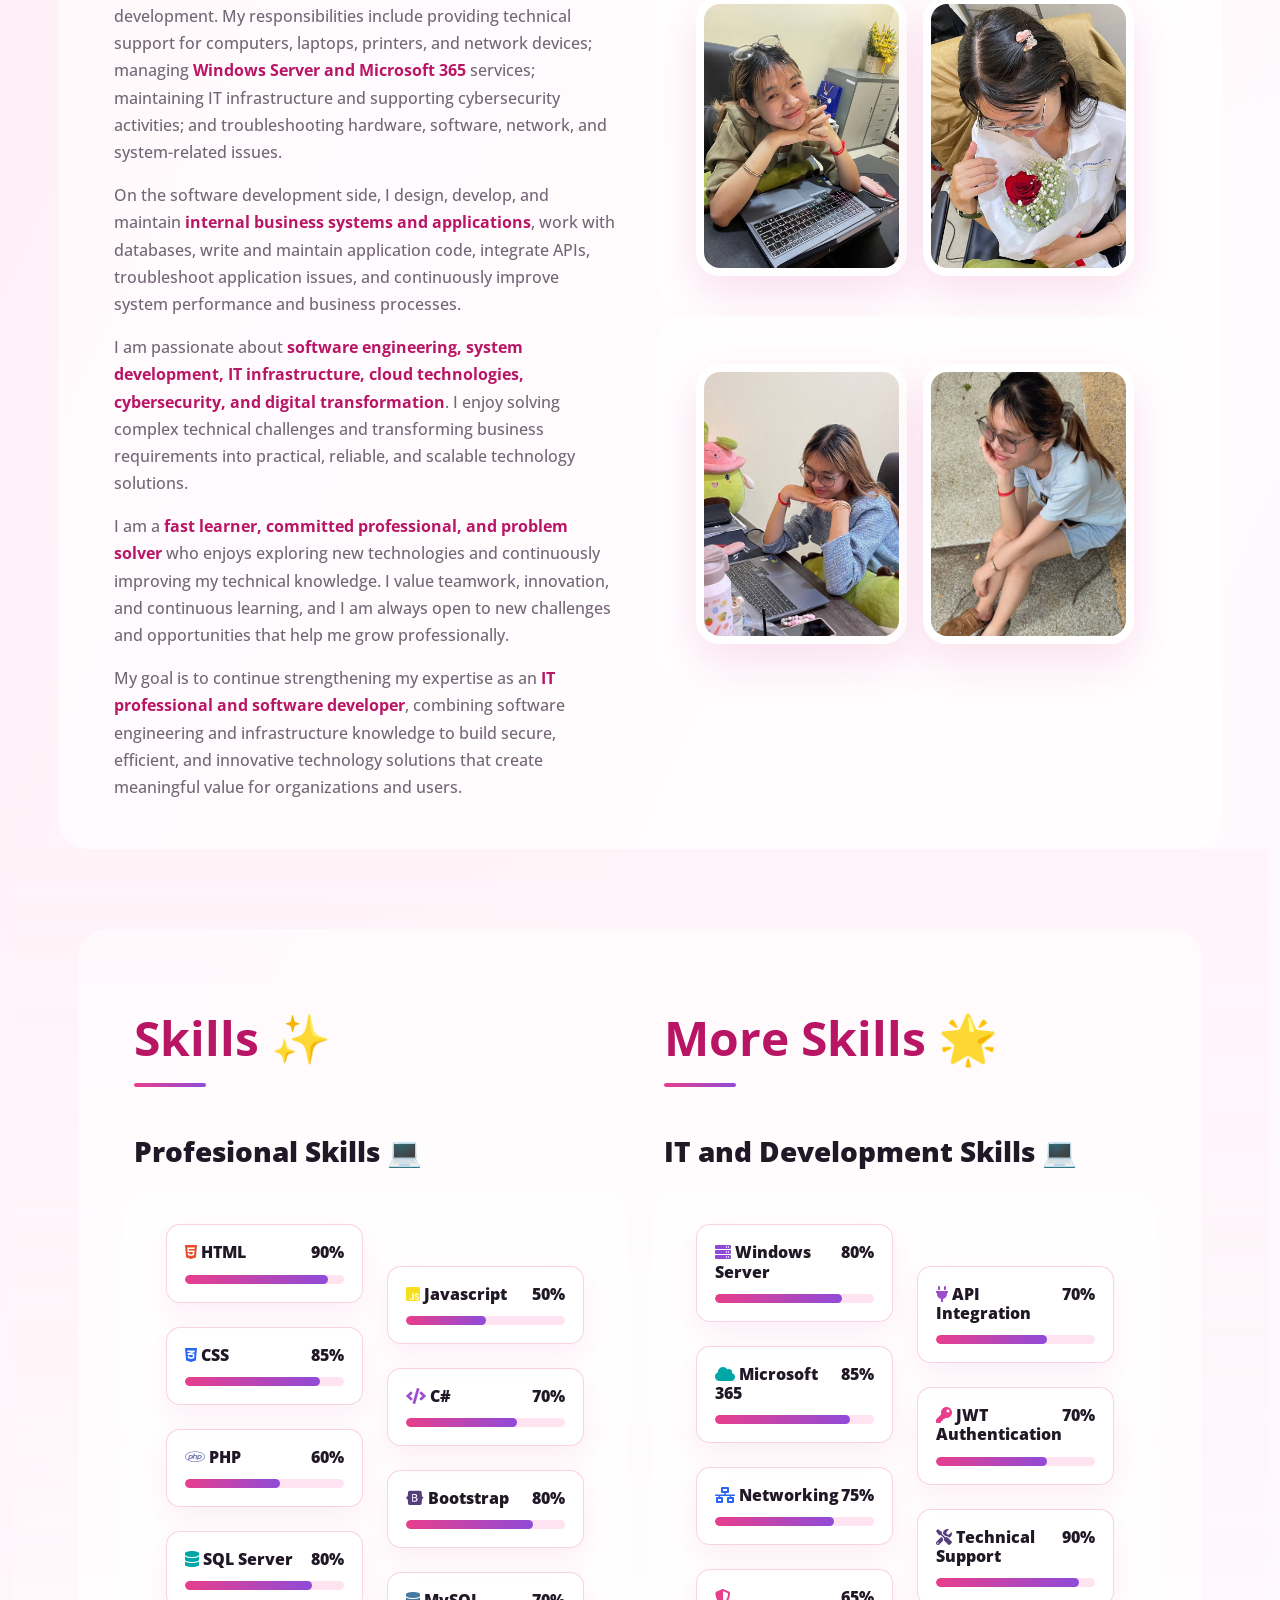
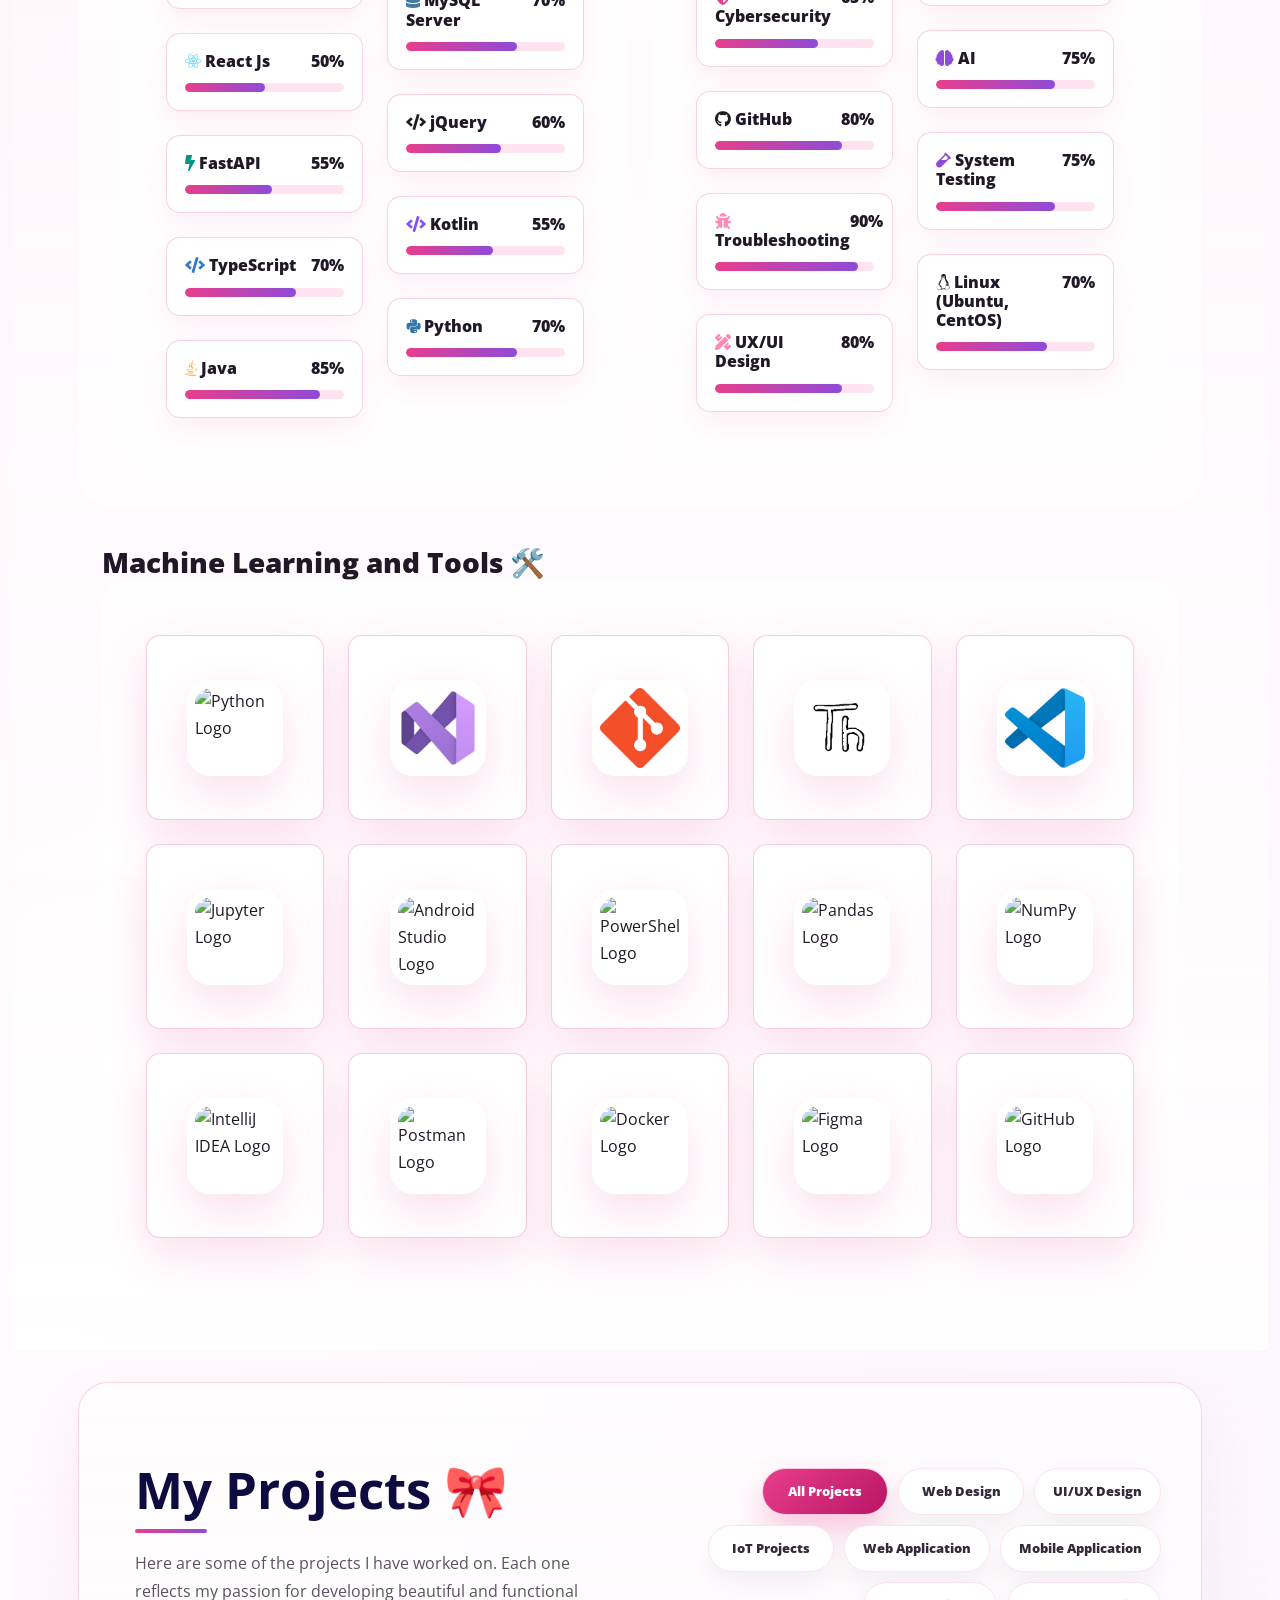
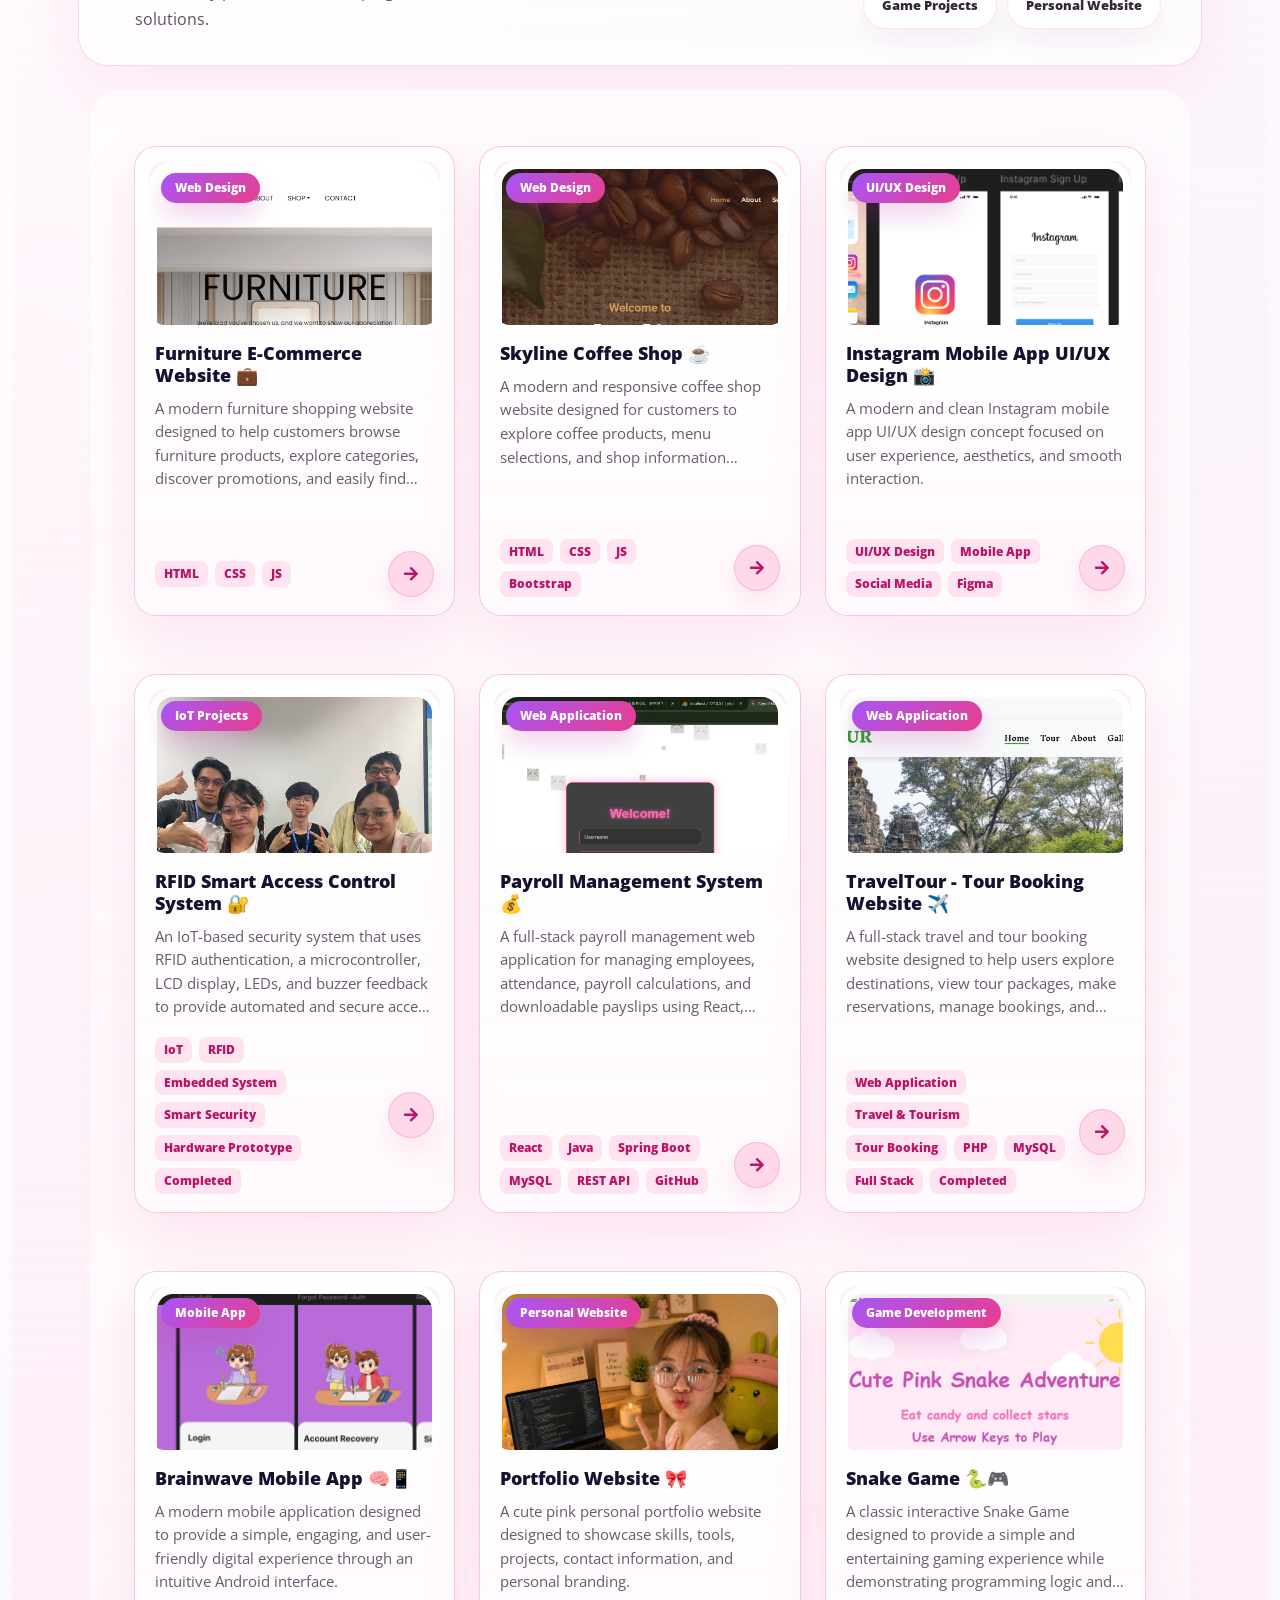
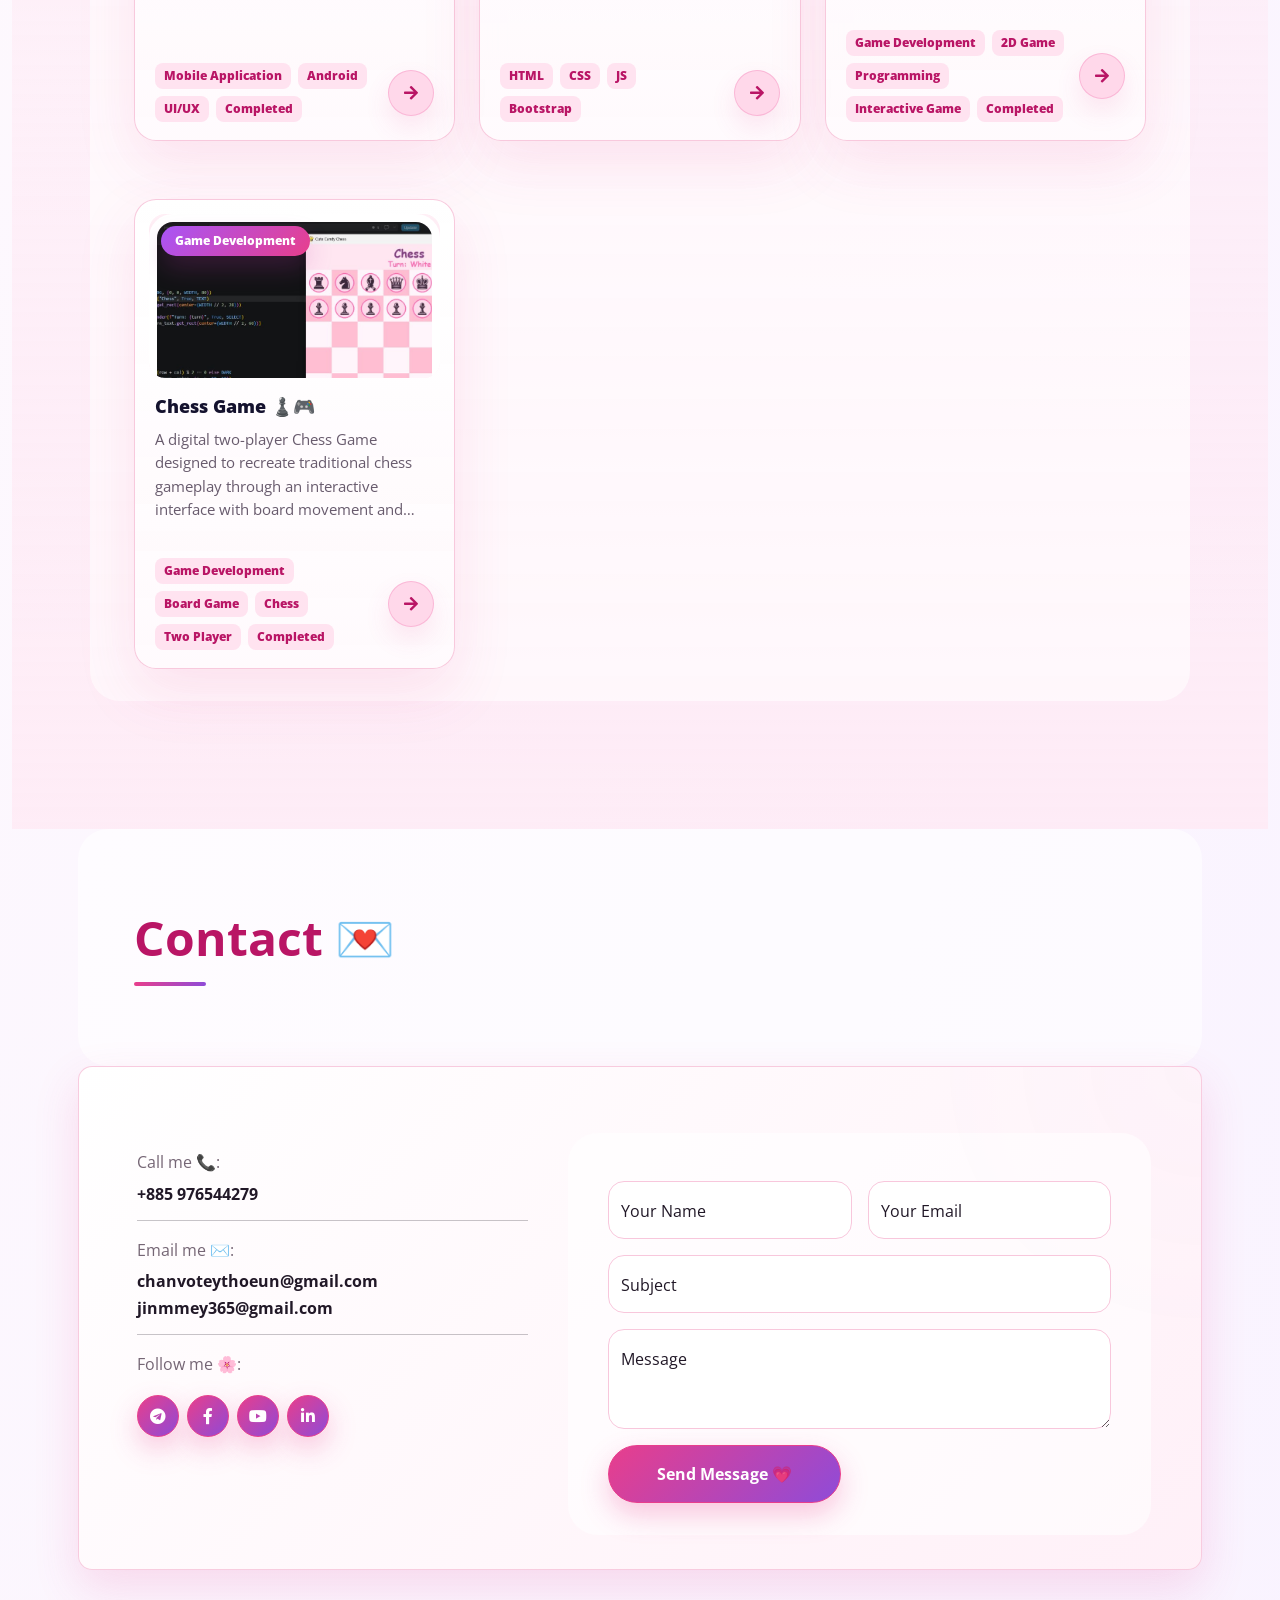
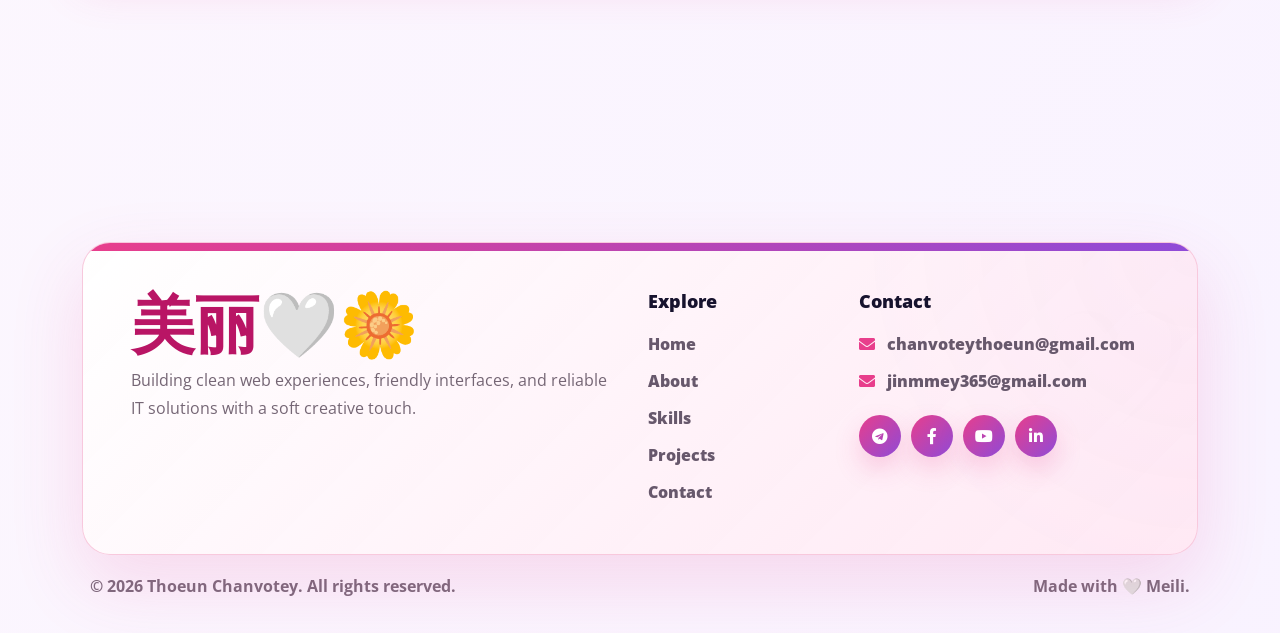
==== commit b6ace9ce: "Add standalone project detail page" ====
--- a/index.html
+++ b/index.html
@@ -29,7 +29,7 @@
     <link href="css/bootstrap.min.css" rel="stylesheet">
 
     <!-- Template Stylesheet -->
-    <link href="css/style.css?v=20260812-direct-card-click" rel="stylesheet">
+    <link href="css/style.css?v=20260812-project-detail-page" rel="stylesheet">
 </head>
 
 <body>
@@ -391,7 +391,7 @@
     <script src="lib/lightbox/js/lightbox.min.js"></script>
 
     <!-- Template Javascript -->
-    <script src="js/main.js?v=20260812-direct-card-click"></script>
+    <script src="js/main.js?v=20260812-project-detail-page"></script>
 </body>
 
 </html>
--- a/css/style.css
+++ b/css/style.css
@@ -558,6 +558,13 @@
     box-shadow: 0 22px 58px rgba(232, 62, 140, 0.13);
     transition: transform .28s ease, box-shadow .28s ease, border-color .28s ease;
     cursor: pointer;
+}
+
+.project-card,
+.project-card:hover,
+.project-card:focus {
+    color: inherit;
+    text-decoration: none;
 }
 
 #project-grid .portfolio-item,
@@ -701,6 +708,10 @@
     padding: 10px 0 0;
 }
 
+.project-detail-page {
+    padding-top: 8.5rem !important;
+}
+
 .detail-back {
     margin-bottom: 22px;
     padding: 0;
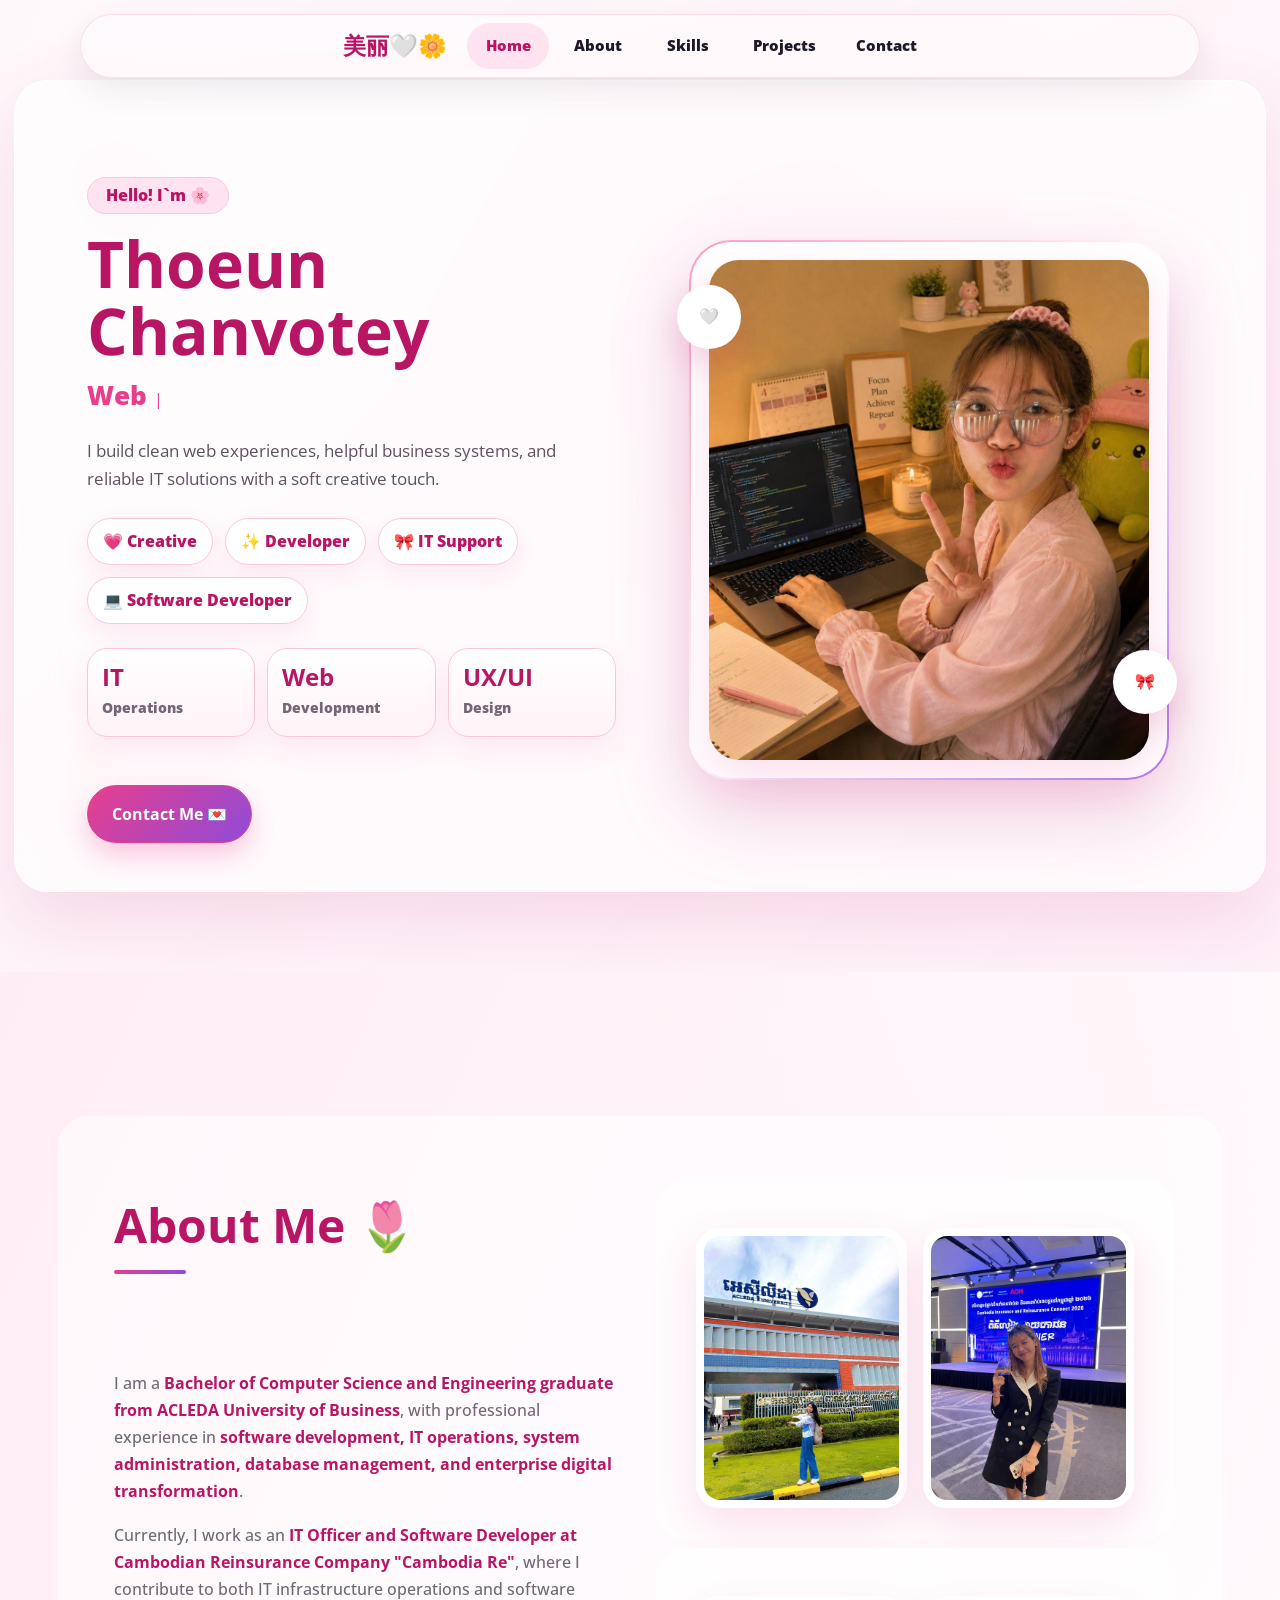
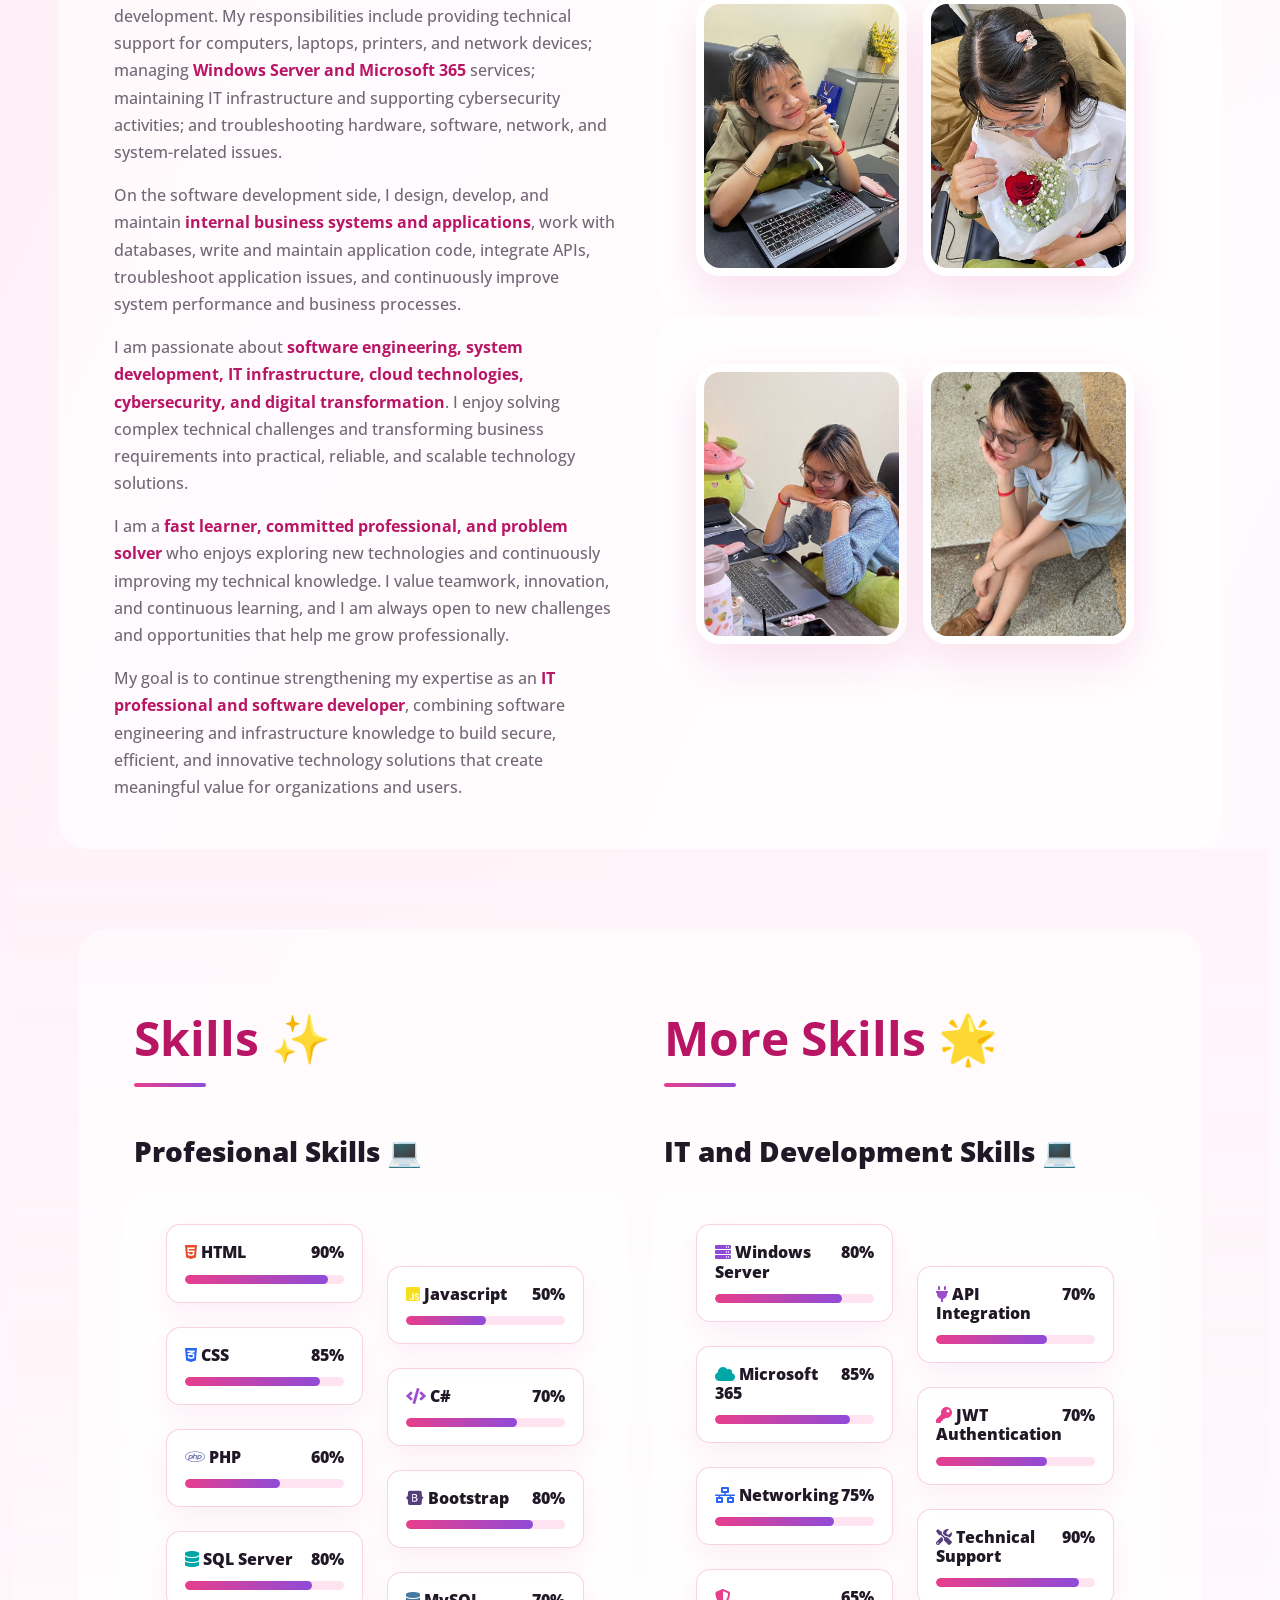
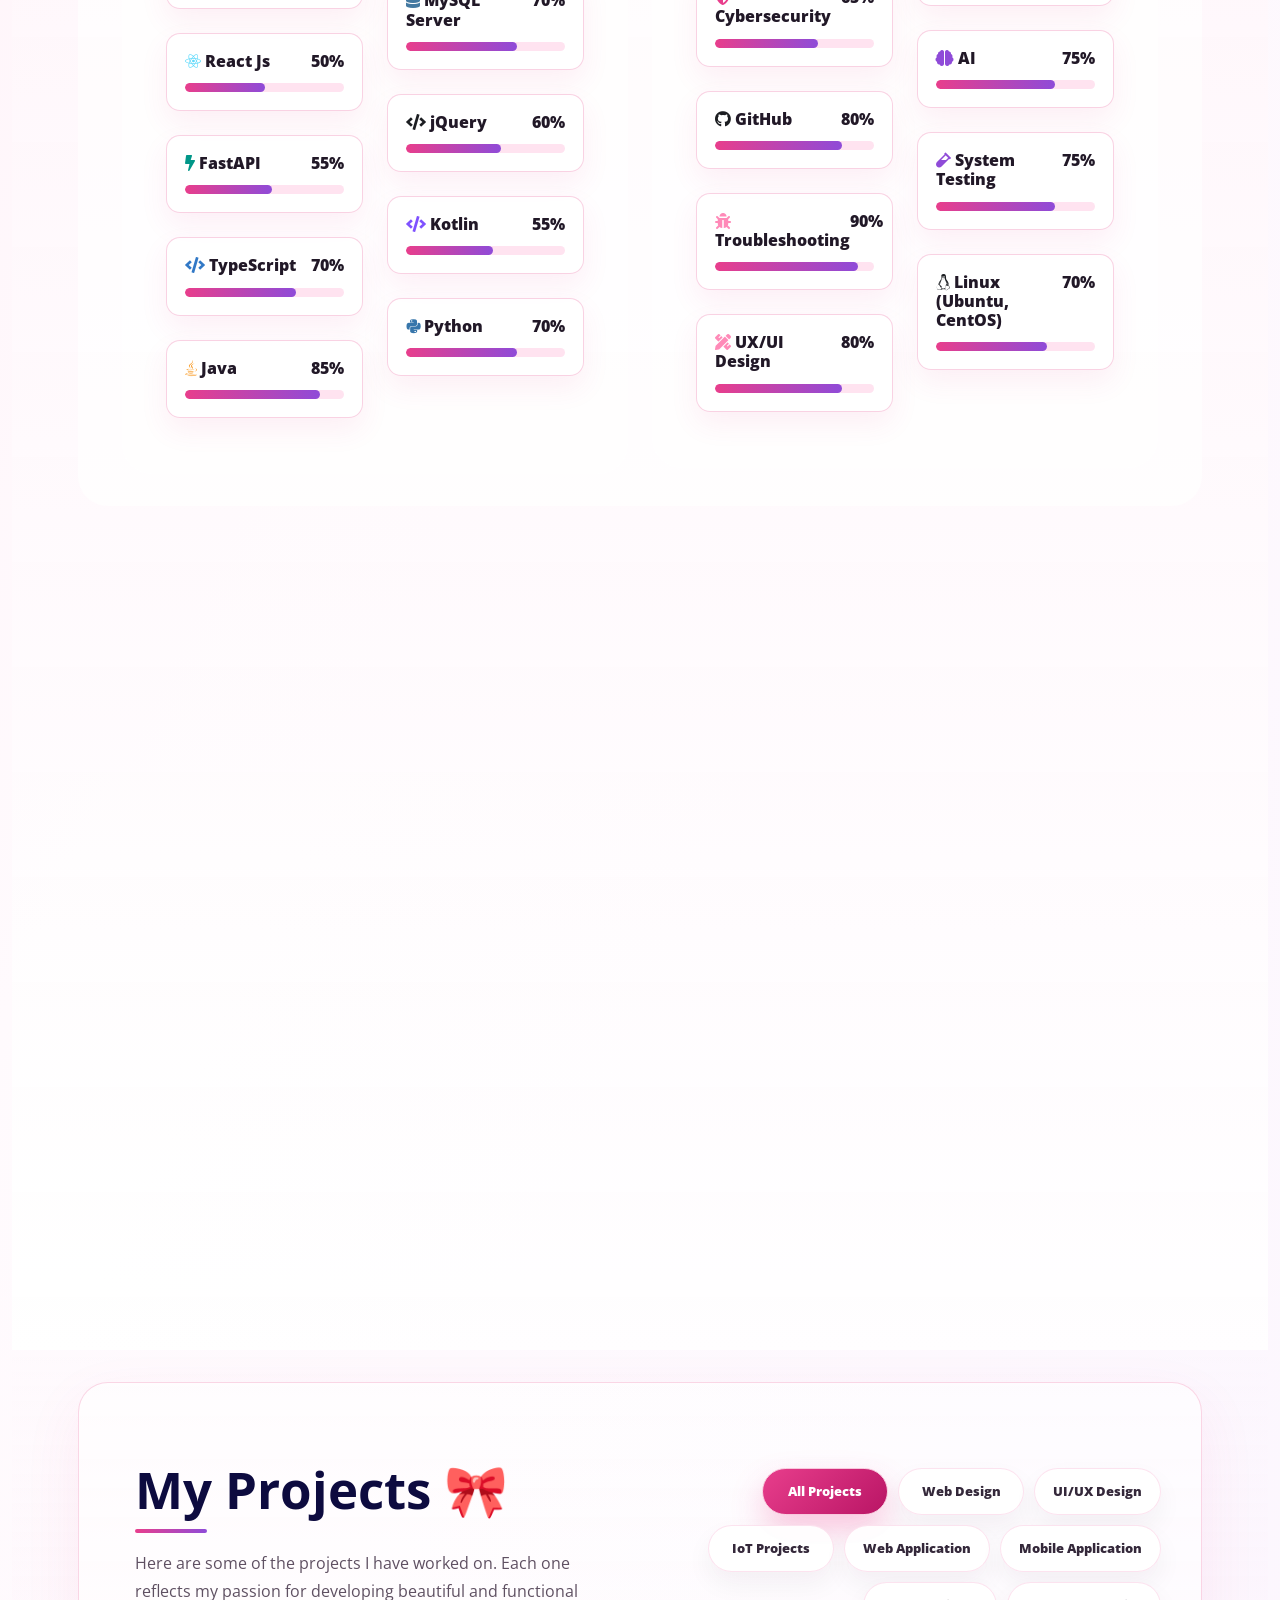
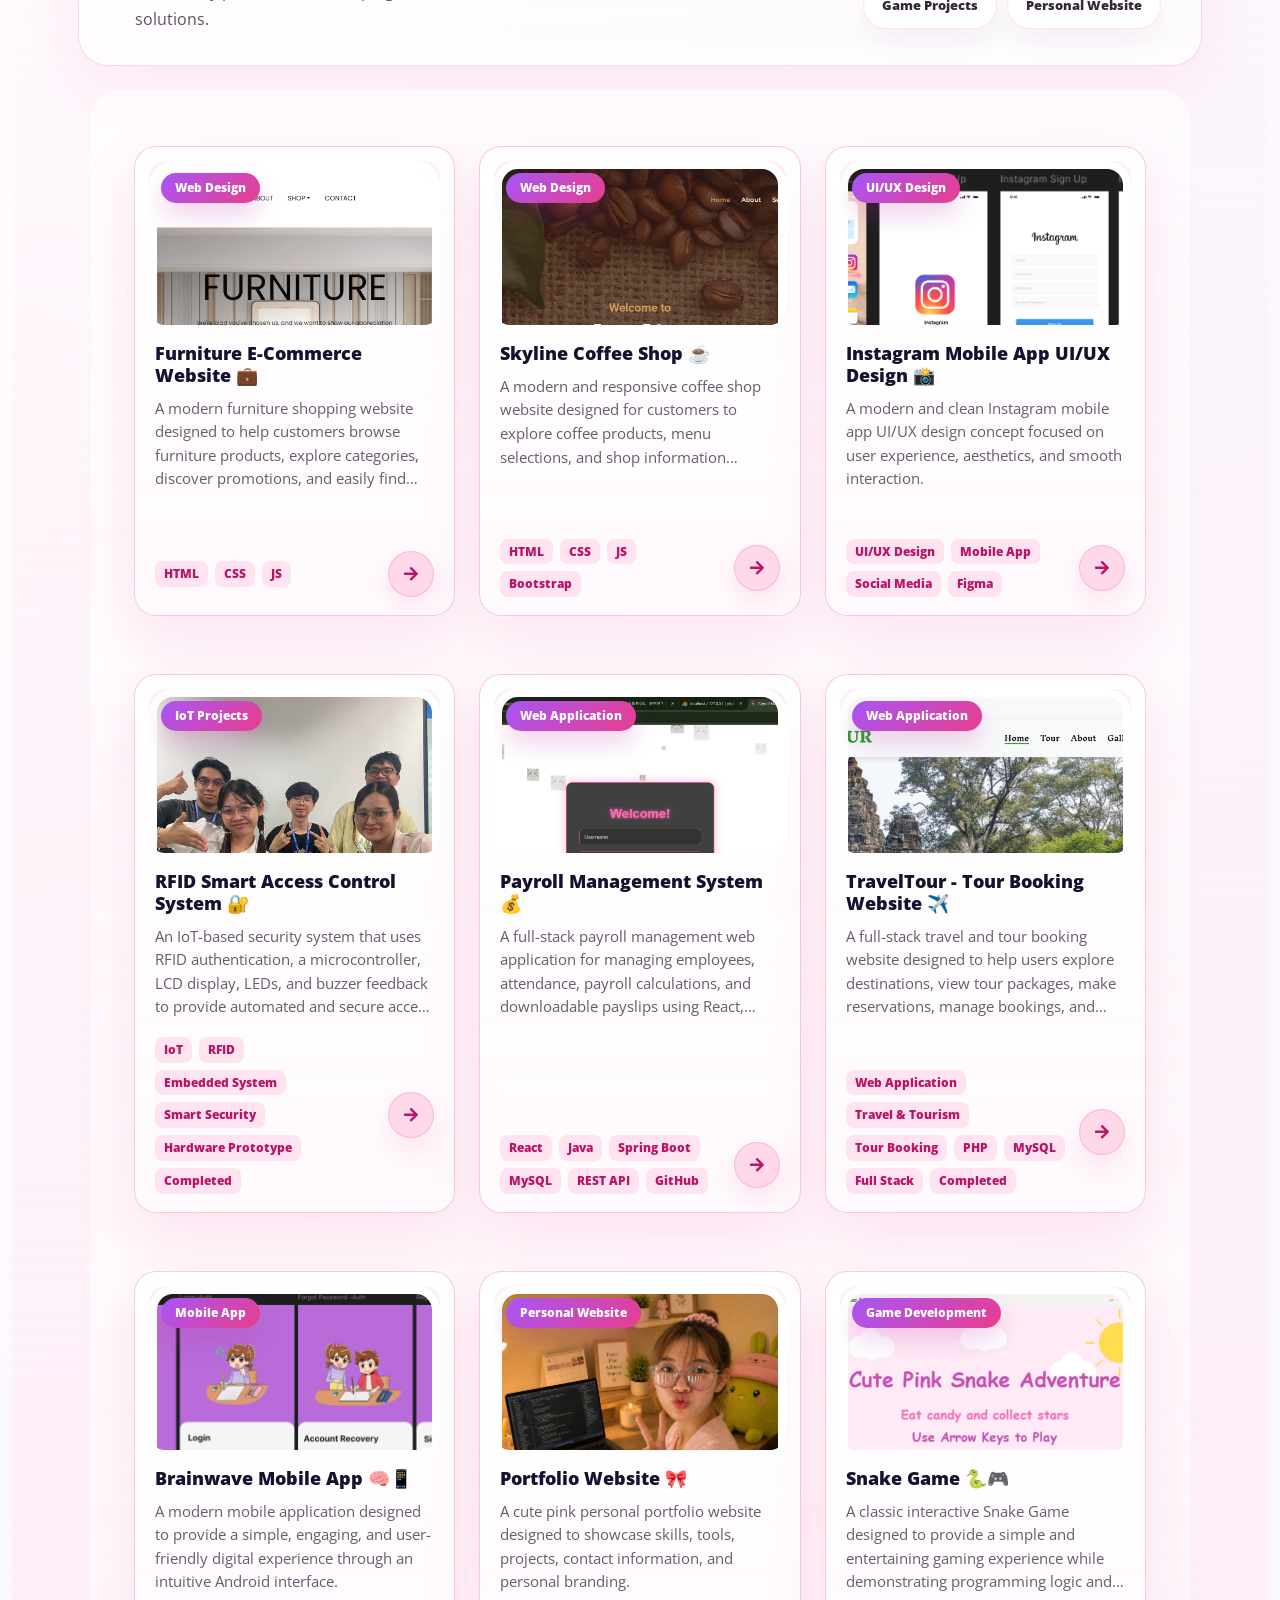
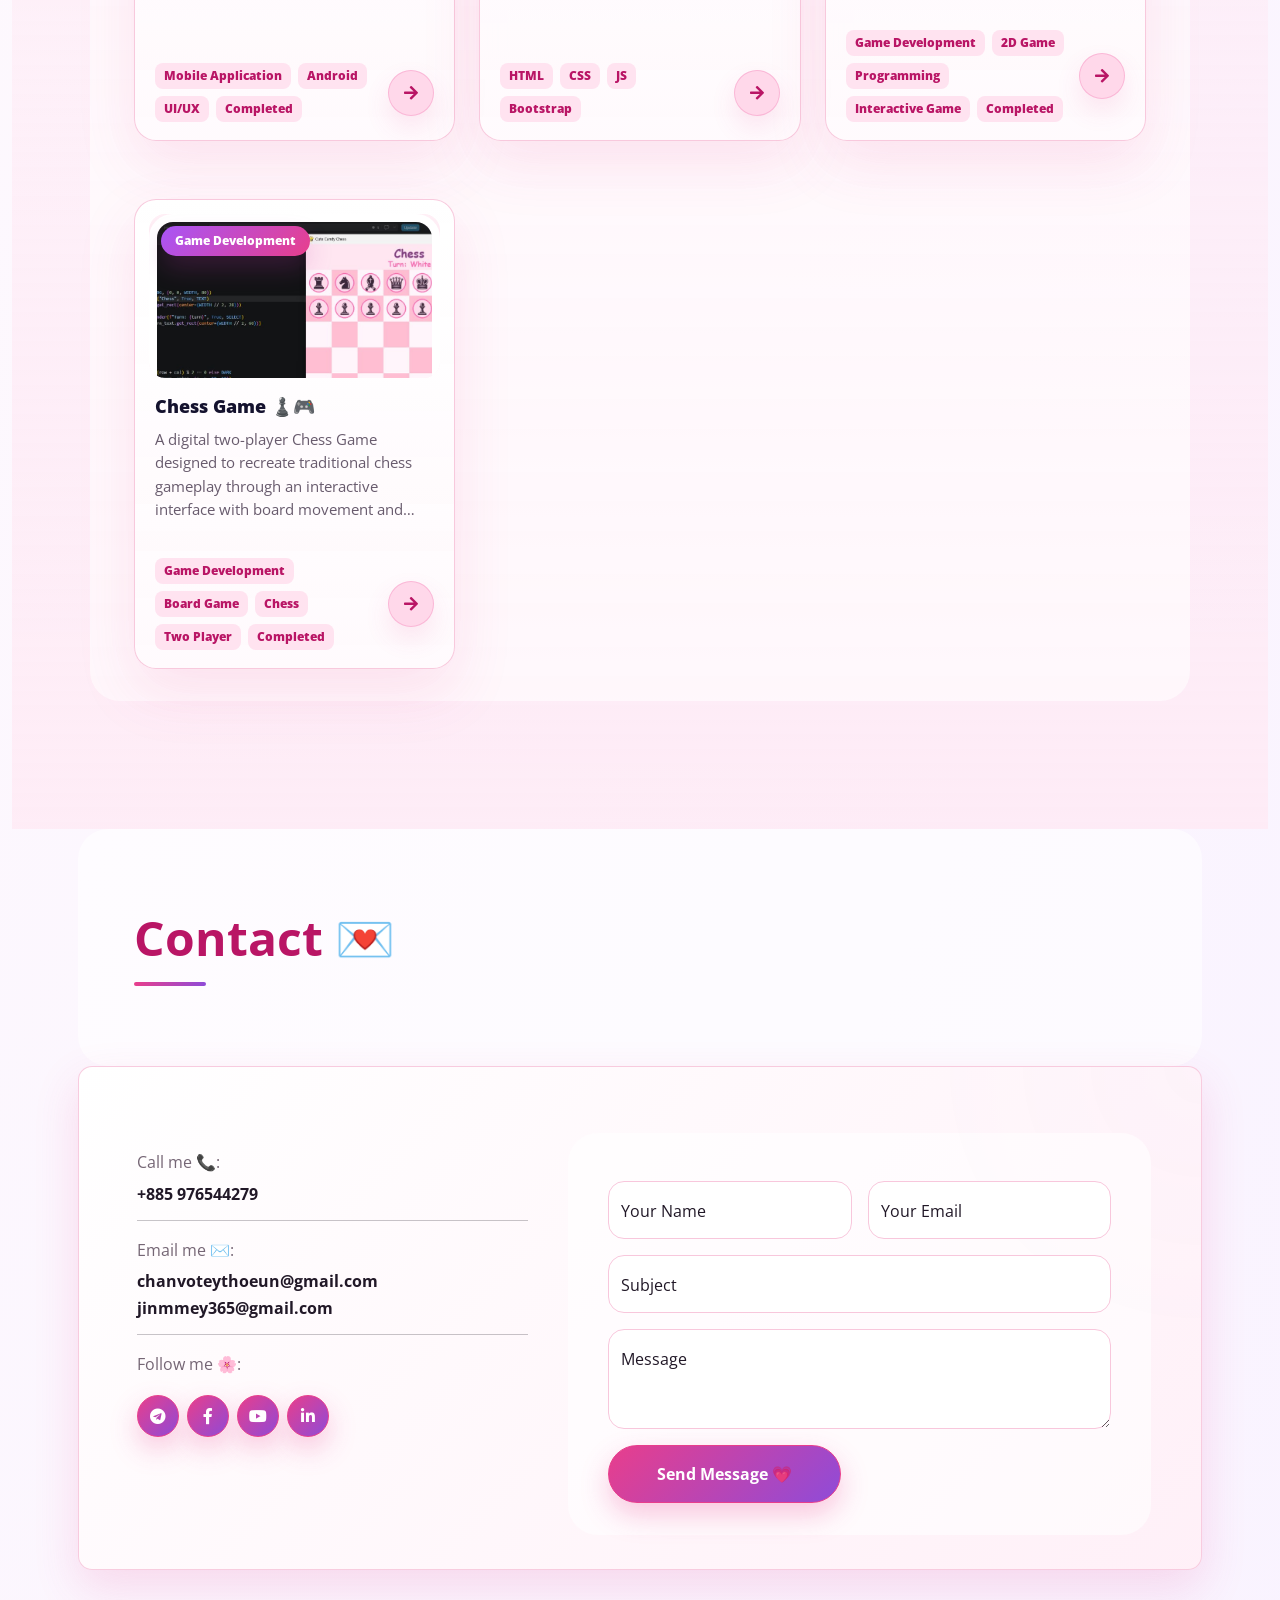
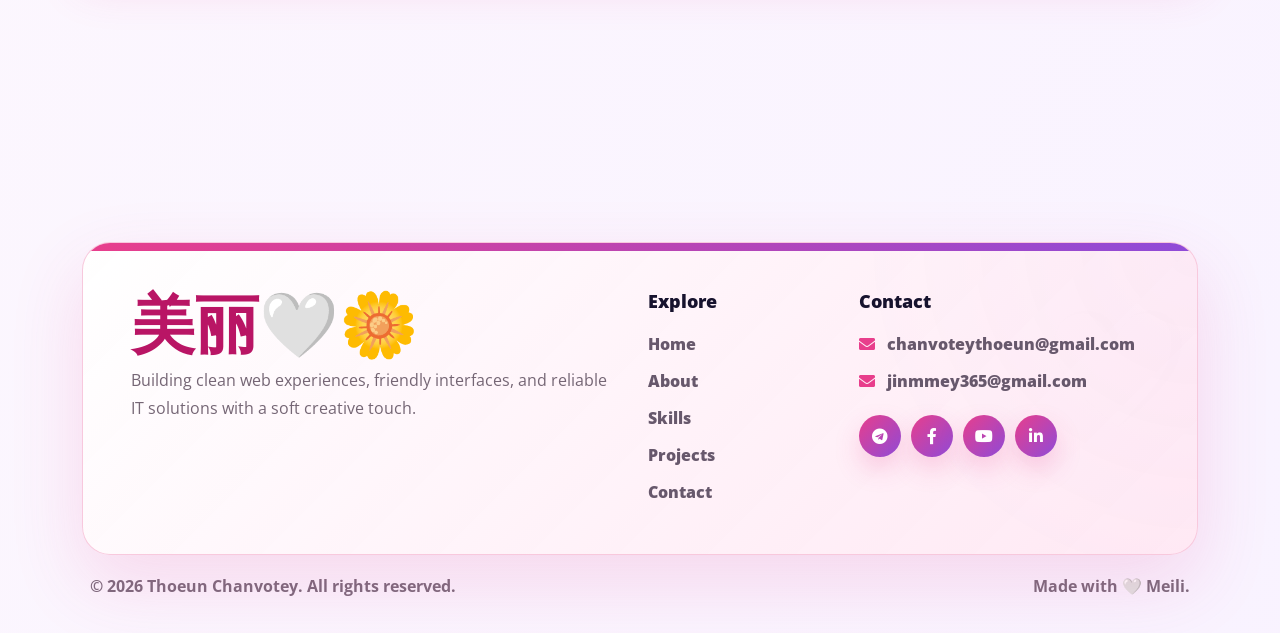
==== commit 22f3162a: "Fix mobile project filters" ====
--- a/index.html
+++ b/index.html
@@ -29,7 +29,7 @@
     <link href="css/bootstrap.min.css" rel="stylesheet">
 
     <!-- Template Stylesheet -->
-    <link href="css/style.css?v=20260812-project-detail-page" rel="stylesheet">
+    <link href="css/style.css?v=20260812-mobile-filter-buttons" rel="stylesheet">
 </head>
 
 <body>
@@ -226,17 +226,16 @@
                     <h1 class="display-5 mb-5">My Projects ðŸŽ€</h1>
                 </div>
                 <div class="col-lg-6 text-lg-end">
-                    <ul class="list-inline mx-n3 mb-0" id="portfolio-flters">
-                        <li class="mx-3 active" data-filter="*">All Projects</li>
-                        <li class="mx-3" data-filter=".web-design">Web Design</li>
-                        <li class="mx-3" data-filter=".uiux">UI/UX Design</li>
-                        <li class="mx-3" data-filter=".iot">IoT Projects</li>
-                        <li class="mx-3" data-filter=".web-app">Web Application</li>
-                        <li class="mx-3" data-filter=".mobile">Mobile Application</li>
-                        <li class="mx-3" data-filter=".game">Game Projects</li>
-                        <li class="mx-3" data-filter=".personal">Personal Website</li>
-
-                    </ul>
+                    <div class="list-inline mx-n3 mb-0" id="portfolio-flters">
+                        <button class="mx-3 active" type="button" data-filter="*">All Projects</button>
+                        <button class="mx-3" type="button" data-filter=".web-design">Web Design</button>
+                        <button class="mx-3" type="button" data-filter=".uiux">UI/UX Design</button>
+                        <button class="mx-3" type="button" data-filter=".iot">IoT Projects</button>
+                        <button class="mx-3" type="button" data-filter=".web-app">Web Application</button>
+                        <button class="mx-3" type="button" data-filter=".mobile">Mobile Application</button>
+                        <button class="mx-3" type="button" data-filter=".game">Game Projects</button>
+                        <button class="mx-3" type="button" data-filter=".personal">Personal Website</button>
+                    </div>
                 </div>
             </div>
             <div class="row g-4 portfolio-container wow fadeInUp" id="project-grid" data-wow-delay="0.1s"></div>
@@ -391,7 +390,7 @@
     <script src="lib/lightbox/js/lightbox.min.js"></script>
 
     <!-- Template Javascript -->
-    <script src="js/main.js?v=20260812-project-detail-page"></script>
+    <script src="js/main.js?v=20260812-mobile-filter-buttons"></script>
 </body>
 
 </html>
--- a/css/style.css
+++ b/css/style.css
@@ -469,20 +469,23 @@
     animation-duration: .9s;
 }
 
-#portfolio-flters li {
+#portfolio-flters button {
     display: inline-block;
     margin-top: 8px;
     padding: 8px 16px;
     color: var(--muted);
     cursor: pointer;
+    appearance: none;
+    background: transparent;
     border: 1px solid transparent;
     border-radius: 999px;
     font-weight: 800;
+    touch-action: manipulation;
     transition: .25s ease;
 }
 
-#portfolio-flters li:hover,
-#portfolio-flters li.active {
+#portfolio-flters button:hover,
+#portfolio-flters button.active {
     color: var(--primary-dark);
     background: #ffe3f0;
     border-color: var(--border);
@@ -524,7 +527,7 @@
     gap: 10px;
 }
 
-#portfolio-flters li {
+#portfolio-flters button {
     min-width: 126px;
     margin: 0 !important;
     padding: 11px 18px;
@@ -538,7 +541,7 @@
     font-weight: 900;
 }
 
-#portfolio-flters li.active {
+#portfolio-flters button.active {
     color: #fff;
     background: linear-gradient(135deg, var(--primary), var(--primary-dark));
     box-shadow: 0 16px 32px rgba(232, 62, 140, 0.28);
@@ -1964,7 +1967,22 @@
     }
 
     #tools-grid.tools-grid .portfolio-btn {
-        display: none !important;
+        display: flex !important;
+        opacity: 1 !important;
+        padding: 12px !important;
+        background: linear-gradient(180deg, rgba(232, 62, 140, 0.06), rgba(143, 75, 216, 0.42)) !important;
+        pointer-events: none !important;
+    }
+
+    #tools-grid.tools-grid .portfolio-btn h5 {
+        padding: 8px 10px !important;
+        font-size: .78rem !important;
+        line-height: 1.15 !important;
+        color: #fff !important;
+        background: linear-gradient(135deg, rgba(232, 62, 140, .92), rgba(143, 75, 216, .9)) !important;
+        border: 1px solid rgba(255, 255, 255, .45) !important;
+        box-shadow: 0 10px 22px rgba(232, 62, 140, .18) !important;
+        overflow-wrap: anywhere !important;
     }
 }
 
